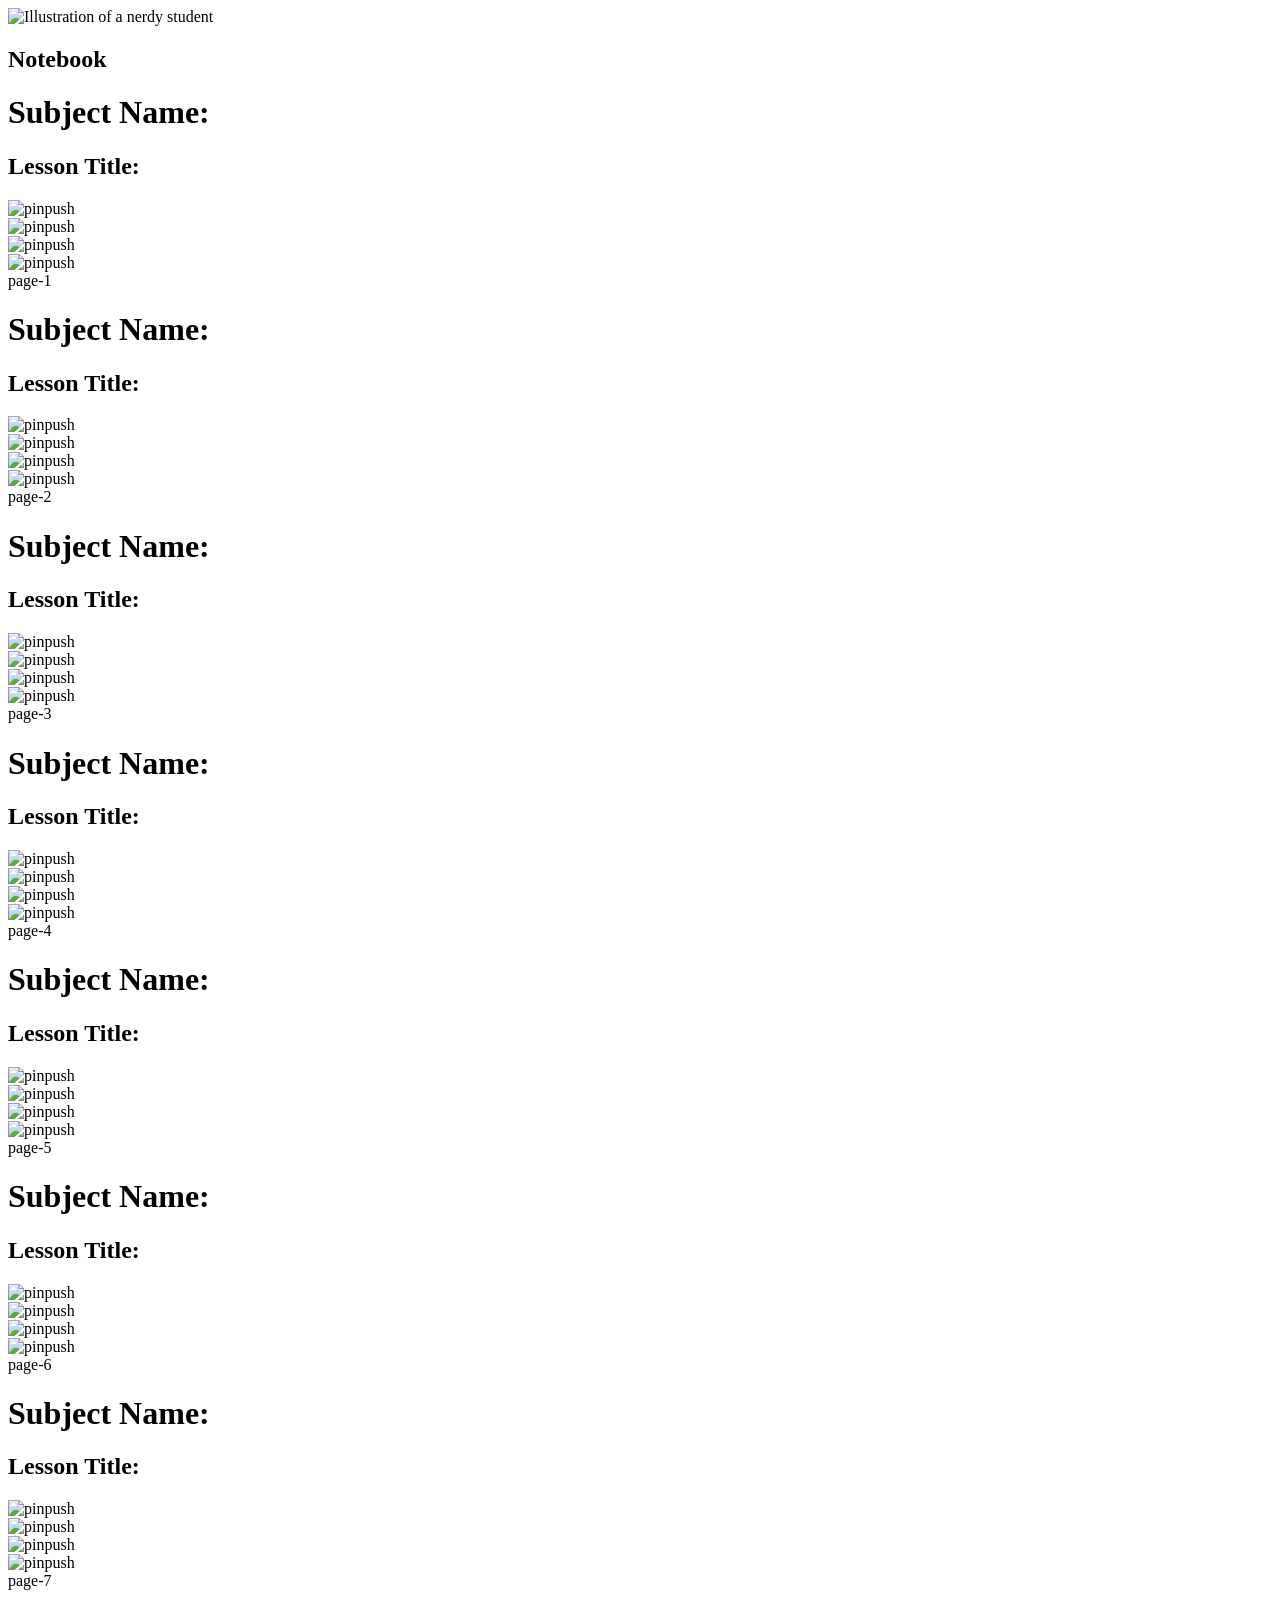
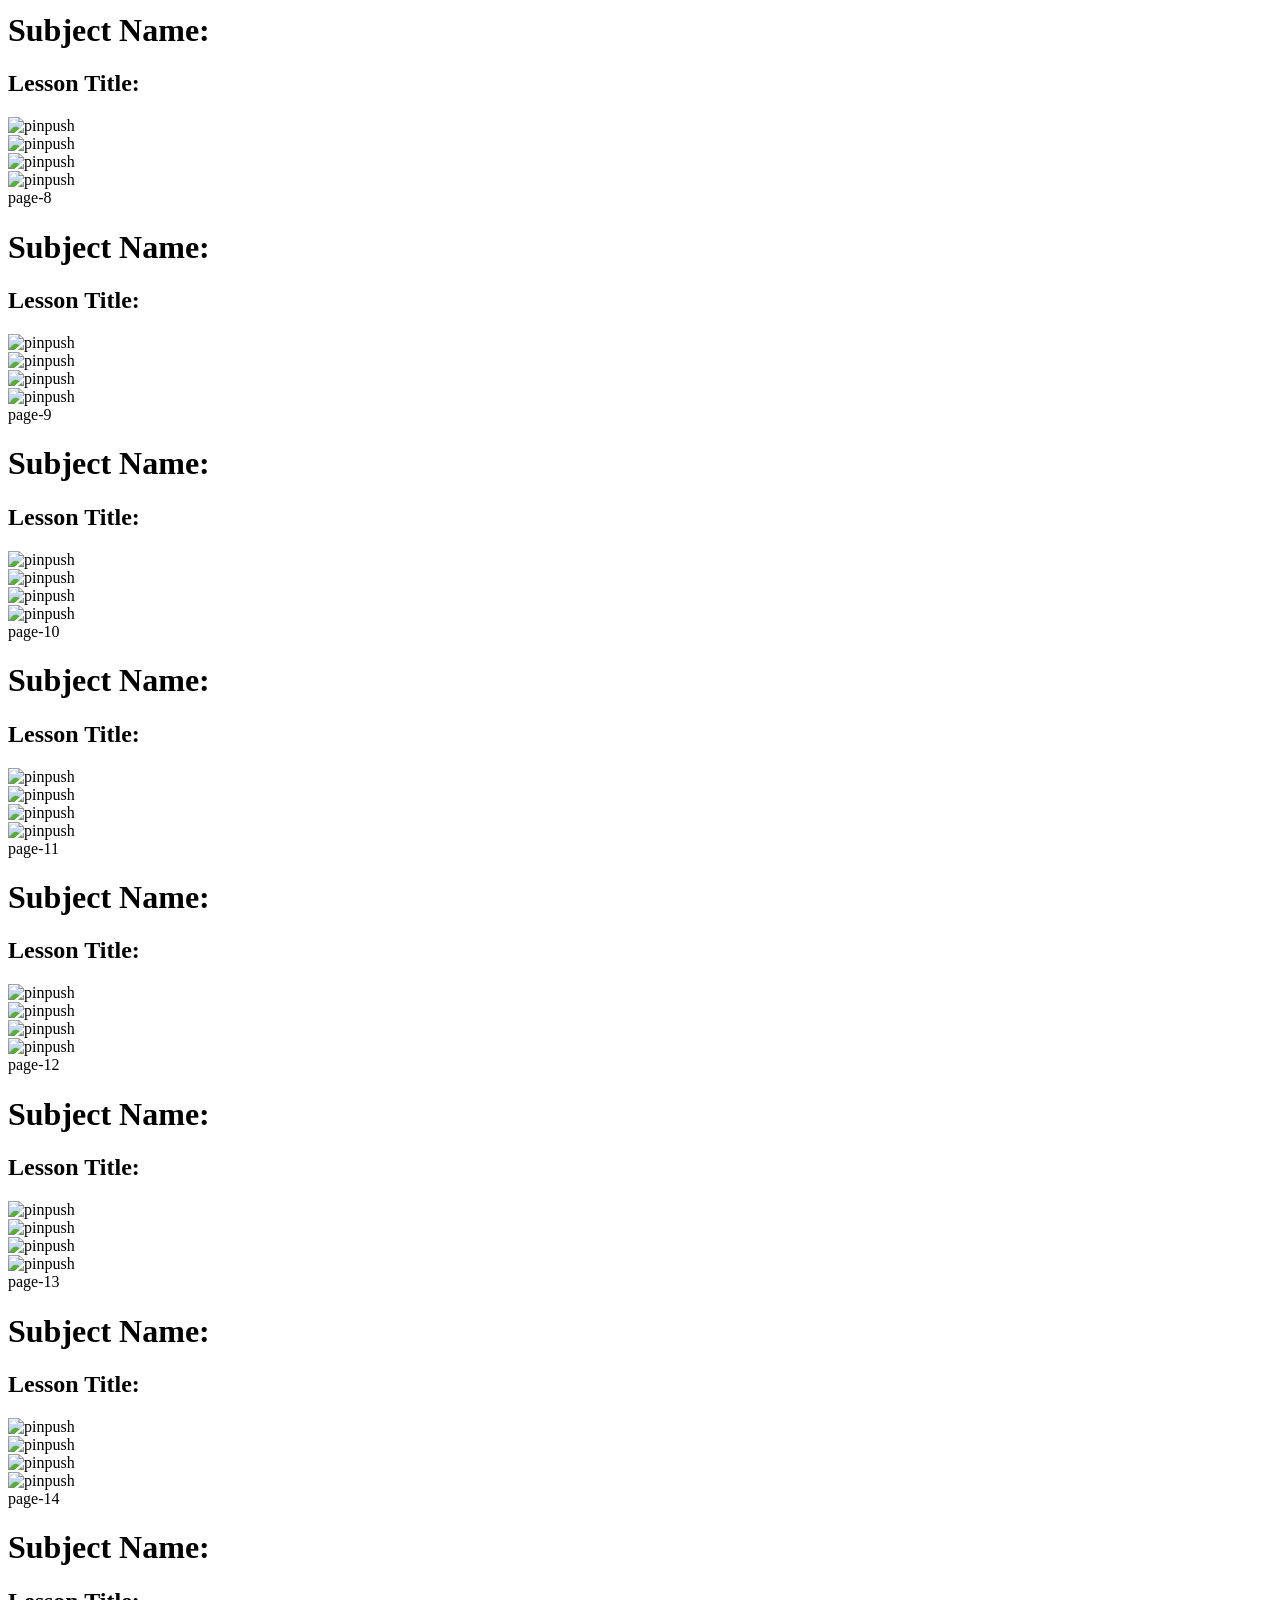
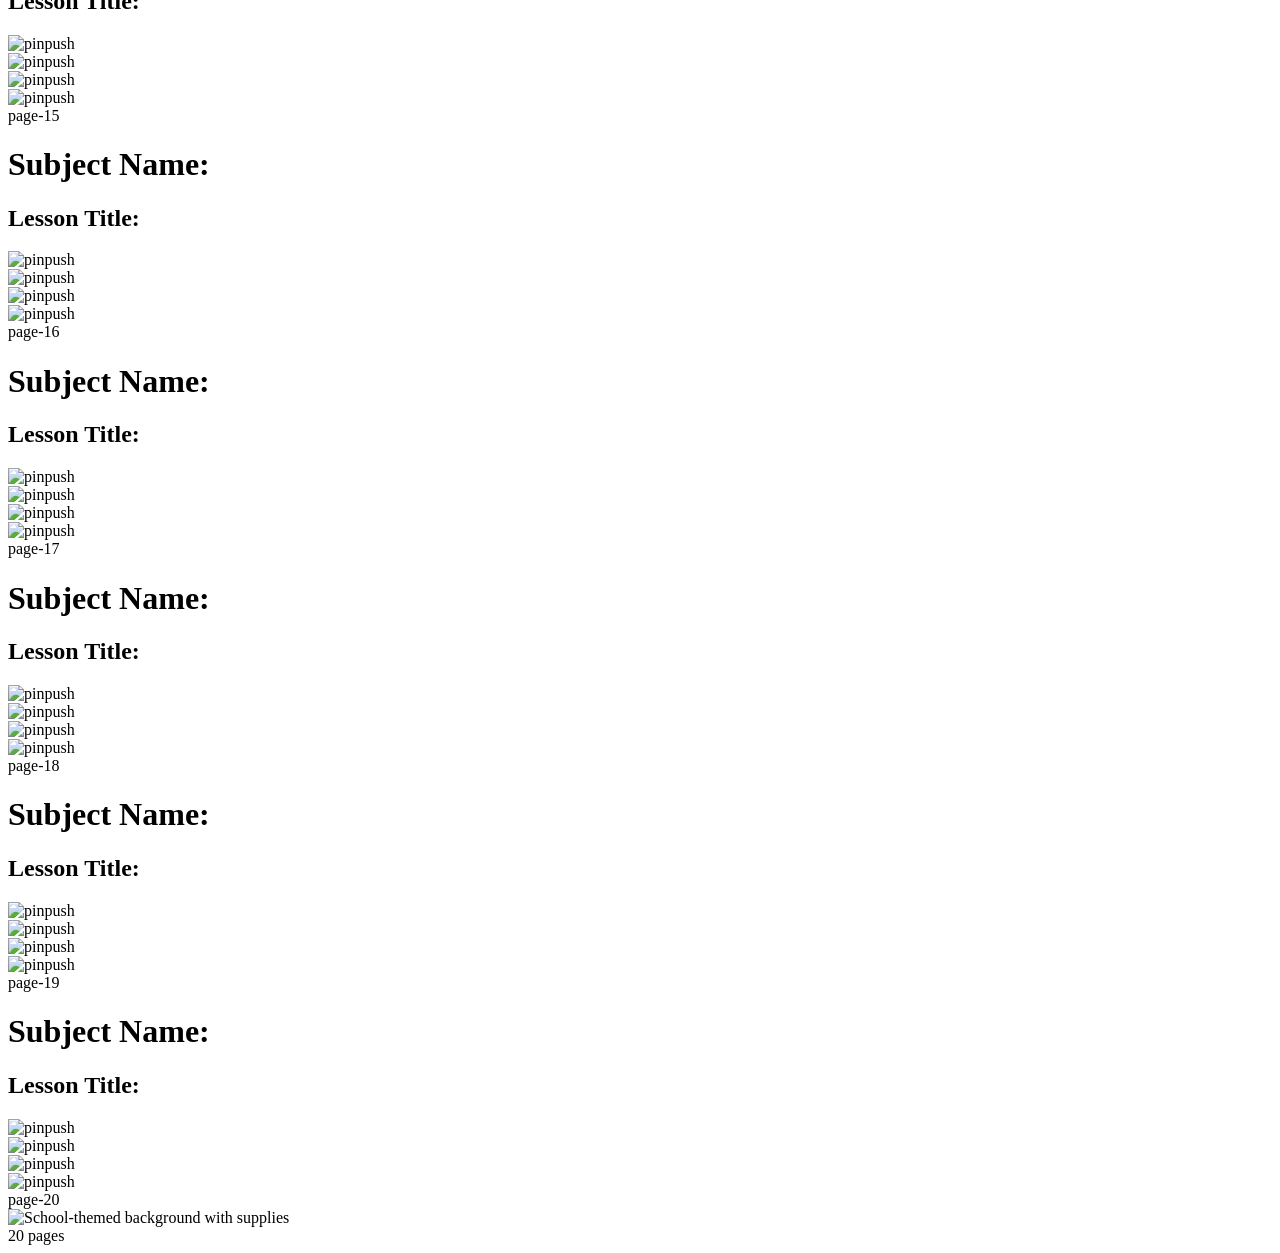
==== execFile/index.html @ 67427c8d "add execFile folder" ====
<!DOCTYPE html>
<html lang="en">
  <head>
    <meta charset="UTF-8" />
    <meta name="viewport" content="width=device-width, initial-scale=1.0" />
    <link rel="stylesheet" href="css/style.css" />
    <link rel="stylesheet" href="css/linePage.css" />
    <title>Notesbook</title>
  </head>
  <body>
    <div class="wrapper">
      <!-- Front Cover  -->
      <div class="sheet">
        <div class="frontCover-container wrapper-page">
          <div class="front-image">
            <img src="images/nerd.svg" alt="Illustration of a nerdy student" />
          </div>
          <div class="cover-title">
            <h2>Notebook</h2>
          </div>
          <div class="cover-page">
            <div class="line1"></div>
            <div class="line2"></div>
            <div class="line3"></div>
          </div>
        </div>
        <div class="blank-page wrapper-page">
          <div class="blank-page-bck"></div>
        </div>
      </div>

      <!-- Page-1 -->
      <div class="sheet">
        <!-- Front-page -->
        <div class="frontpage-container wrapper-1">
          <div class="subject">
            <h1 class="subj-name">Subject Name:</h1>
            <h2 class="topic">Lesson Title:</h2>
          </div>

          <div class="page1-container">
            <div class="notes-1 notes">
              <img src="images/pinpush.svg" alt="pinpush" />
              <div class="pinhole"></div>
            </div>
            <div class="notes-2 notes">
              <img src="images/pinpush.svg" alt="pinpush" />
              <div class="pinhole"></div>
            </div>
            <div class="notes-3 notes">
              <img src="images/pinpush.svg" alt="pinpush" />
              <div class="pinhole"></div>
            </div>
            <div class="notes-4 notes">
              <img src="images/pinpush.svg" alt="pinpush" />
              <div class="pinhole"></div>
            </div>
          </div>
          <div class="page">page-1</div>
        </div>
        <!-- Back-page -->
        <div class="backpage-container wrapper-1 before-line">
          <div class="line"></div>
        </div>
      </div>

      <!-- Page-2 -->
      <div class="sheet">
        <!-- Front-page -->
        <div class="frontpage-container wrapper-1 bck-color">
          <div class="subject">
            <h1 class="subj-name">Subject Name:</h1>
            <h2 class="topic">Lesson Title:</h2>
          </div>

          <div class="page1-container">
            <div class="notes-1 notes">
              <img src="images/pinpush.svg" alt="pinpush" />
              <div class="pinhole"></div>
            </div>
            <div class="notes-2 notes">
              <img src="images/pinpush.svg" alt="pinpush" />
              <div class="pinhole"></div>
            </div>
            <div class="notes-3 notes">
              <img src="images/pinpush.svg" alt="pinpush" />
              <div class="pinhole"></div>
            </div>
            <div class="notes-4 notes">
              <img src="images/pinpush.svg" alt="pinpush" />
              <div class="pinhole"></div>
            </div>
          </div>
          <div class="page">page-2</div>
        </div>

        <!-- Back-page -->
        <div class="backpage-container wrapper-1 bck-color before-line">
          <div class="line"></div>
        </div>
      </div>

      <!-- Page-3 -->
      <div class="sheet">
        <!-- Front-page -->
        <div class="frontpage-container wrapper-1">
          <div class="subject">
            <h1 class="subj-name">Subject Name:</h1>
            <h2 class="topic">Lesson Title:</h2>
          </div>

          <div class="page1-container">
            <div class="notes-1 notes">
              <img src="images/pinpush.svg" alt="pinpush" />
              <div class="pinhole"></div>
            </div>
            <div class="notes-2 notes">
              <img src="images/pinpush.svg" alt="pinpush" />
              <div class="pinhole"></div>
            </div>
            <div class="notes-3 notes">
              <img src="images/pinpush.svg" alt="pinpush" />
              <div class="pinhole"></div>
            </div>
            <div class="notes-4 notes">
              <img src="images/pinpush.svg" alt="pinpush" />
              <div class="pinhole"></div>
            </div>
          </div>
          <div class="page">page-3</div>
        </div>

        <!-- Back-page -->
        <div class="backpage-container wrapper-1 before-line">
          <div class="line"></div>
        </div>
      </div>
      <!-- Page-4 -->
      <div class="sheet">
        <!-- Front-page -->
        <div class="frontpage-container wrapper-1 bck-color">
          <div class="subject">
            <h1 class="subj-name">Subject Name:</h1>
            <h2 class="topic">Lesson Title:</h2>
          </div>

          <div class="page1-container">
            <div class="notes-1 notes">
              <img src="images/pinpush.svg" alt="pinpush" />
              <div class="pinhole"></div>
            </div>
            <div class="notes-2 notes">
              <img src="images/pinpush.svg" alt="pinpush" />
              <div class="pinhole"></div>
            </div>
            <div class="notes-3 notes">
              <img src="images/pinpush.svg" alt="pinpush" />
              <div class="pinhole"></div>
            </div>
            <div class="notes-4 notes">
              <img src="images/pinpush.svg" alt="pinpush" />
              <div class="pinhole"></div>
            </div>
          </div>
          <div class="page">page-4</div>
        </div>
        <!-- Back-page -->
        <div class="backpage-container wrapper-1 bck-color before-line">
          <div class="line"></div>
        </div>
      </div>

      <!-- Page-5 -->
      <div class="sheet">
        <!-- Front-page -->
        <div class="frontpage-container wrapper-1">
          <div class="subject">
            <h1 class="subj-name">Subject Name:</h1>
            <h2 class="topic">Lesson Title:</h2>
          </div>

          <div class="page1-container">
            <div class="notes-1 notes">
              <img src="images/pinpush.svg" alt="pinpush" />
              <div class="pinhole"></div>
            </div>
            <div class="notes-2 notes">
              <img src="images/pinpush.svg" alt="pinpush" />
              <div class="pinhole"></div>
            </div>
            <div class="notes-3 notes">
              <img src="images/pinpush.svg" alt="pinpush" />
              <div class="pinhole"></div>
            </div>
            <div class="notes-4 notes">
              <img src="images/pinpush.svg" alt="pinpush" />
              <div class="pinhole"></div>
            </div>
          </div>
          <div class="page">page-5</div>
        </div>
        <!-- Back-page -->
        <div class="backpage-container wrapper-1 before-line">
          <div class="line"></div>
        </div>
      </div>

      <!-- Page-6 -->
      <div class="sheet">
        <!-- Front-page -->
        <div class="frontpage-container wrapper-1 bck-color">
          <div class="subject">
            <h1 class="subj-name">Subject Name:</h1>
            <h2 class="topic">Lesson Title:</h2>
          </div>

          <div class="page1-container">
            <div class="notes-1 notes">
              <img src="images/pinpush.svg" alt="pinpush" />
              <div class="pinhole"></div>
            </div>
            <div class="notes-2 notes">
              <img src="images/pinpush.svg" alt="pinpush" />
              <div class="pinhole"></div>
            </div>
            <div class="notes-3 notes">
              <img src="images/pinpush.svg" alt="pinpush" />
              <div class="pinhole"></div>
            </div>
            <div class="notes-4 notes">
              <img src="images/pinpush.svg" alt="pinpush" />
              <div class="pinhole"></div>
            </div>
          </div>
          <div class="page">page-6</div>
        </div>
        <!-- Back-page -->
        <div class="backpage-container wrapper-1 bck-color before-line">
          <div class="line"></div>
        </div>
      </div>

      <!-- Page-7 -->
      <div class="sheet">
        <!-- Front-page -->
        <div class="frontpage-container wrapper-1">
          <div class="subject">
            <h1 class="subj-name">Subject Name:</h1>
            <h2 class="topic">Lesson Title:</h2>
          </div>

          <div class="page1-container">
            <div class="notes-1 notes">
              <img src="images/pinpush.svg" alt="pinpush" />
              <div class="pinhole"></div>
            </div>
            <div class="notes-2 notes">
              <img src="images/pinpush.svg" alt="pinpush" />
              <div class="pinhole"></div>
            </div>
            <div class="notes-3 notes">
              <img src="images/pinpush.svg" alt="pinpush" />
              <div class="pinhole"></div>
            </div>
            <div class="notes-4 notes">
              <img src="images/pinpush.svg" alt="pinpush" />
              <div class="pinhole"></div>
            </div>
          </div>
          <div class="page">page-7</div>
        </div>
        <!-- Back-page -->
        <div class="backpage-container wrapper-1 before-line">
          <div class="line"></div>
        </div>
      </div>

      <!-- Page-8 -->
      <div class="sheet">
        <!-- Front-page -->
        <div class="frontpage-container wrapper-1 bck-color">
          <div class="subject">
            <h1 class="subj-name">Subject Name:</h1>
            <h2 class="topic">Lesson Title:</h2>
          </div>

          <div class="page1-container">
            <div class="notes-1 notes">
              <img src="images/pinpush.svg" alt="pinpush" />
              <div class="pinhole"></div>
            </div>
            <div class="notes-2 notes">
              <img src="images/pinpush.svg" alt="pinpush" />
              <div class="pinhole"></div>
            </div>
            <div class="notes-3 notes">
              <img src="images/pinpush.svg" alt="pinpush" />
              <div class="pinhole"></div>
            </div>
            <div class="notes-4 notes">
              <img src="images/pinpush.svg" alt="pinpush" />
              <div class="pinhole"></div>
            </div>
          </div>
          <div class="page">page-8</div>
        </div>
        <!-- Back-page -->
        <div class="backpage-container wrapper-1 bck-color before-line">
          <div class="line"></div>
        </div>
      </div>

      <!-- Page-9 -->
      <div class="sheet">
        <!-- Front-page -->
        <div class="frontpage-container wrapper-1">
          <div class="subject">
            <h1 class="subj-name">Subject Name:</h1>
            <h2 class="topic">Lesson Title:</h2>
          </div>

          <div class="page1-container">
            <div class="notes-1 notes">
              <img src="images/pinpush.svg" alt="pinpush" />
              <div class="pinhole"></div>
            </div>
            <div class="notes-2 notes">
              <img src="images/pinpush.svg" alt="pinpush" />
              <div class="pinhole"></div>
            </div>
            <div class="notes-3 notes">
              <img src="images/pinpush.svg" alt="pinpush" />
              <div class="pinhole"></div>
            </div>
            <div class="notes-4 notes">
              <img src="images/pinpush.svg" alt="pinpush" />
              <div class="pinhole"></div>
            </div>
          </div>
          <div class="page">page-9</div>
        </div>

        <!-- Back-page -->
        <div class="backpage-container wrapper-1 before-line">
          <div class="line"></div>
        </div>
      </div>

      <!-- Page-10 -->
      <div class="sheet">
        <!-- Front-page -->
        <div class="frontpage-container wrapper-1 bck-color">
          <div class="subject">
            <h1 class="subj-name">Subject Name:</h1>
            <h2 class="topic">Lesson Title:</h2>
          </div>

          <div class="page1-container">
            <div class="notes-1 notes">
              <img src="images/pinpush.svg" alt="pinpush" />
              <div class="pinhole"></div>
            </div>
            <div class="notes-2 notes">
              <img src="images/pinpush.svg" alt="pinpush" />
              <div class="pinhole"></div>
            </div>
            <div class="notes-3 notes">
              <img src="images/pinpush.svg" alt="pinpush" />
              <div class="pinhole"></div>
            </div>
            <div class="notes-4 notes">
              <img src="images/pinpush.svg" alt="pinpush" />
              <div class="pinhole"></div>
            </div>
          </div>
          <div class="page">page-10</div>
        </div>

        <!-- Back-page -->
        <div class="backpage-container wrapper-1 bck-color before-line">
          <div class="line"></div>
        </div>
      </div>
      <!-- ----------------------------------------- -->

      <!-- Page-11 -->
      <div class="sheet">
        <!-- Front-page -->
        <div class="frontpage-container wrapper-1">
          <div class="subject">
            <h1 class="subj-name">Subject Name:</h1>
            <h2 class="topic">Lesson Title:</h2>
          </div>

          <div class="page1-container">
            <div class="notes-1 notes">
              <img src="images/pinpush.svg" alt="pinpush" />
              <div class="pinhole"></div>
            </div>
            <div class="notes-2 notes">
              <img src="images/pinpush.svg" alt="pinpush" />
              <div class="pinhole"></div>
            </div>
            <div class="notes-3 notes">
              <img src="images/pinpush.svg" alt="pinpush" />
              <div class="pinhole"></div>
            </div>
            <div class="notes-4 notes">
              <img src="images/pinpush.svg" alt="pinpush" />
              <div class="pinhole"></div>
            </div>
          </div>
          <div class="page">page-11</div>
        </div>

        <!-- Back-page -->
        <div class="backpage-container wrapper-1 before-line">
          <div class="line"></div>
        </div>
      </div>

      <!-- Page-12 -->
      <div class="sheet">
        <!-- Front-page -->
        <div class="frontpage-container wrapper-1 bck-color">
          <div class="subject">
            <h1 class="subj-name">Subject Name:</h1>
            <h2 class="topic">Lesson Title:</h2>
          </div>

          <div class="page1-container">
            <div class="notes-1 notes">
              <img src="images/pinpush.svg" alt="pinpush" />
              <div class="pinhole"></div>
            </div>
            <div class="notes-2 notes">
              <img src="images/pinpush.svg" alt="pinpush" />
              <div class="pinhole"></div>
            </div>
            <div class="notes-3 notes">
              <img src="images/pinpush.svg" alt="pinpush" />
              <div class="pinhole"></div>
            </div>
            <div class="notes-4 notes">
              <img src="images/pinpush.svg" alt="pinpush" />
              <div class="pinhole"></div>
            </div>
          </div>
          <div class="page">page-12</div>
        </div>

        <!-- Back-page -->
        <div class="backpage-container wrapper-1 bck-color before-line">
          <div class="line"></div>
        </div>
      </div>

      <!-- Page-13 -->
      <div class="sheet">
        <!-- Front-page -->
        <div class="frontpage-container wrapper-1">
          <div class="subject">
            <h1 class="subj-name">Subject Name:</h1>
            <h2 class="topic">Lesson Title:</h2>
          </div>

          <div class="page1-container">
            <div class="notes-1 notes">
              <img src="images/pinpush.svg" alt="pinpush" />
              <div class="pinhole"></div>
            </div>
            <div class="notes-2 notes">
              <img src="images/pinpush.svg" alt="pinpush" />
              <div class="pinhole"></div>
            </div>
            <div class="notes-3 notes">
              <img src="images/pinpush.svg" alt="pinpush" />
              <div class="pinhole"></div>
            </div>
            <div class="notes-4 notes">
              <img src="images/pinpush.svg" alt="pinpush" />
              <div class="pinhole"></div>
            </div>
          </div>
          <div class="page">page-13</div>
        </div>

        <!-- Back-page -->
        <div class="backpage-container wrapper-1 before-line">
          <div class="line"></div>
        </div>
      </div>

      <!-- Page-14 -->
      <div class="sheet">
        <!-- Front-page -->
        <div class="frontpage-container wrapper-1 bck-color">
          <div class="subject">
            <h1 class="subj-name">Subject Name:</h1>
            <h2 class="topic">Lesson Title:</h2>
          </div>

          <div class="page1-container">
            <div class="notes-1 notes">
              <img src="images/pinpush.svg" alt="pinpush" />
              <div class="pinhole"></div>
            </div>
            <div class="notes-2 notes">
              <img src="images/pinpush.svg" alt="pinpush" />
              <div class="pinhole"></div>
            </div>
            <div class="notes-3 notes">
              <img src="images/pinpush.svg" alt="pinpush" />
              <div class="pinhole"></div>
            </div>
            <div class="notes-4 notes">
              <img src="images/pinpush.svg" alt="pinpush" />
              <div class="pinhole"></div>
            </div>
          </div>
          <div class="page">page-14</div>
        </div>

        <!-- Back-page -->
        <div class="backpage-container wrapper-1 bck-color before-line">
          <div class="line"></div>
        </div>
      </div>

      <!-- Page-15 -->
      <div class="sheet">
        <!-- Front-page -->
        <div class="frontpage-container wrapper-1">
          <div class="subject">
            <h1 class="subj-name">Subject Name:</h1>
            <h2 class="topic">Lesson Title:</h2>
          </div>

          <div class="page1-container">
            <div class="notes-1 notes">
              <img src="images/pinpush.svg" alt="pinpush" />
              <div class="pinhole"></div>
            </div>
            <div class="notes-2 notes">
              <img src="images/pinpush.svg" alt="pinpush" />
              <div class="pinhole"></div>
            </div>
            <div class="notes-3 notes">
              <img src="images/pinpush.svg" alt="pinpush" />
              <div class="pinhole"></div>
            </div>
            <div class="notes-4 notes">
              <img src="images/pinpush.svg" alt="pinpush" />
              <div class="pinhole"></div>
            </div>
          </div>
          <div class="page">page-15</div>
        </div>

        <!-- Back-page -->
        <div class="backpage-container wrapper-1 before-line">
          <div class="line"></div>
        </div>
      </div>

      <!-- Page-16 -->
      <div class="sheet">
        <!-- Front-page -->
        <div class="frontpage-container wrapper-1 bck-color">
          <div class="subject">
            <h1 class="subj-name">Subject Name:</h1>
            <h2 class="topic">Lesson Title:</h2>
          </div>

          <div class="page1-container">
            <div class="notes-1 notes">
              <img src="images/pinpush.svg" alt="pinpush" />
              <div class="pinhole"></div>
            </div>
            <div class="notes-2 notes">
              <img src="images/pinpush.svg" alt="pinpush" />
              <div class="pinhole"></div>
            </div>
            <div class="notes-3 notes">
              <img src="images/pinpush.svg" alt="pinpush" />
              <div class="pinhole"></div>
            </div>
            <div class="notes-4 notes">
              <img src="images/pinpush.svg" alt="pinpush" />
              <div class="pinhole"></div>
            </div>
          </div>
          <div class="page">page-16</div>
        </div>

        <!-- Back-page -->
        <div class="backpage-container wrapper-1 bck-color before-line">
          <div class="line"></div>
        </div>
      </div>

      <!-- Page-17 -->
      <div class="sheet">
        <!-- Front-page -->
        <div class="frontpage-container wrapper-1">
          <div class="subject">
            <h1 class="subj-name">Subject Name:</h1>
            <h2 class="topic">Lesson Title:</h2>
          </div>

          <div class="page1-container">
            <div class="notes-1 notes">
              <img src="images/pinpush.svg" alt="pinpush" />
              <div class="pinhole"></div>
            </div>
            <div class="notes-2 notes">
              <img src="images/pinpush.svg" alt="pinpush" />
              <div class="pinhole"></div>
            </div>
            <div class="notes-3 notes">
              <img src="images/pinpush.svg" alt="pinpush" />
              <div class="pinhole"></div>
            </div>
            <div class="notes-4 notes">
              <img src="images/pinpush.svg" alt="pinpush" />
              <div class="pinhole"></div>
            </div>
          </div>
          <div class="page">page-17</div>
        </div>

        <!-- Back-page -->
        <div class="backpage-container wrapper-1 before-line">
          <div class="line"></div>
        </div>
      </div>

      <!-- Page-18 -->
      <div class="sheet">
        <!-- Front-page -->
        <div class="frontpage-container wrapper-1 bck-color">
          <div class="subject">
            <h1 class="subj-name">Subject Name:</h1>
            <h2 class="topic">Lesson Title:</h2>
          </div>

          <div class="page1-container">
            <div class="notes-1 notes">
              <img src="images/pinpush.svg" alt="pinpush" />
              <div class="pinhole"></div>
            </div>
            <div class="notes-2 notes">
              <img src="images/pinpush.svg" alt="pinpush" />
              <div class="pinhole"></div>
            </div>
            <div class="notes-3 notes">
              <img src="images/pinpush.svg" alt="pinpush" />
              <div class="pinhole"></div>
            </div>
            <div class="notes-4 notes">
              <img src="images/pinpush.svg" alt="pinpush" />
              <div class="pinhole"></div>
            </div>
          </div>
          <div class="page">page-18</div>
        </div>

        <!-- Back-page -->
        <div class="backpage-container wrapper-1 bck-color before-line">
          <div class="line"></div>
        </div>
      </div>

      <!-- Page-19 -->
      <div class="sheet">
        <!-- Front-page -->
        <div class="frontpage-container wrapper-1">
          <div class="subject">
            <h1 class="subj-name">Subject Name:</h1>
            <h2 class="topic">Lesson Title:</h2>
          </div>

          <div class="page1-container">
            <div class="notes-1 notes">
              <img src="images/pinpush.svg" alt="pinpush" />
              <div class="pinhole"></div>
            </div>
            <div class="notes-2 notes">
              <img src="images/pinpush.svg" alt="pinpush" />
              <div class="pinhole"></div>
            </div>
            <div class="notes-3 notes">
              <img src="images/pinpush.svg" alt="pinpush" />
              <div class="pinhole"></div>
            </div>
            <div class="notes-4 notes">
              <img src="images/pinpush.svg" alt="pinpush" />
              <div class="pinhole"></div>
            </div>
          </div>
          <div class="page">page-19</div>
        </div>

        <!-- Back-page -->
        <div class="backpage-container wrapper-1 before-line">
          <div class="line"></div>
        </div>
      </div>

      <!-- Page-20 -->
      <div class="sheet">
        <!-- Front-page -->
        <div class="frontpage-container wrapper-1 bck-color">
          <div class="subject">
            <h1 class="subj-name">Subject Name:</h1>
            <h2 class="topic">Lesson Title:</h2>
          </div>

          <div class="page1-container">
            <div class="notes-1 notes">
              <img src="images/pinpush.svg" alt="pinpush" />
              <div class="pinhole"></div>
            </div>
            <div class="notes-2 notes">
              <img src="images/pinpush.svg" alt="pinpush" />
              <div class="pinhole"></div>
            </div>
            <div class="notes-3 notes">
              <img src="images/pinpush.svg" alt="pinpush" />
              <div class="pinhole"></div>
            </div>
            <div class="notes-4 notes">
              <img src="images/pinpush.svg" alt="pinpush" />
              <div class="pinhole"></div>
            </div>
          </div>
          <div class="page">page-20</div>
        </div>

        <!-- Back-page -->
        <div class="backpage-container wrapper-1 bck-color before-line">
          <div class="line"></div>
        </div>
      </div>

      <!-- Back Cover -->
      <div class="sheet">
        <div class="blank-page wrapper-page backCover-blankPage">
          <div class="blank-page-bck"></div>
        </div>
        <div class="backCover-container wrapper-page">
          <div class="container">
            <img
              src="images/background.svg"
              alt="School-themed background with supplies"
            />
          </div>

          <div class="pages">20 pages</div>
        </div>
      </div>
    </div>
    <script src="/script/linePage.js"></script>
  </body>
</html>
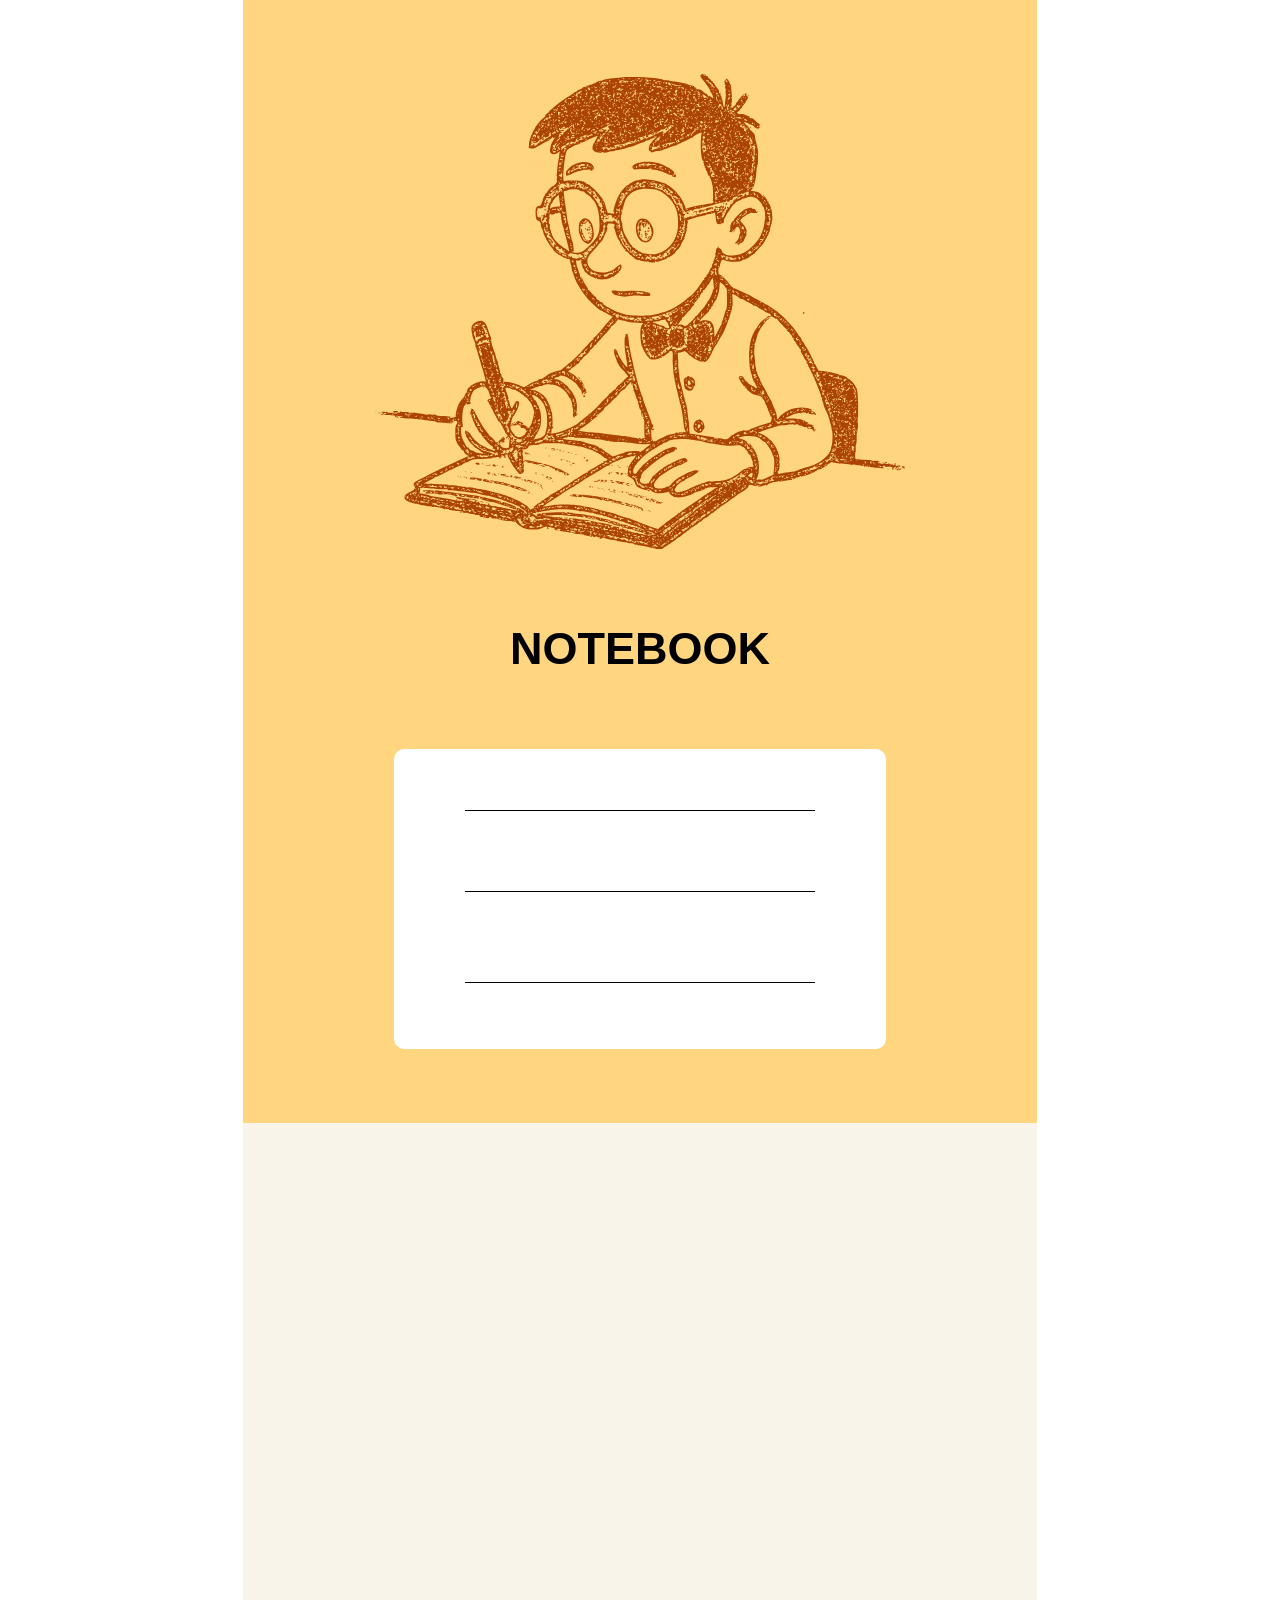
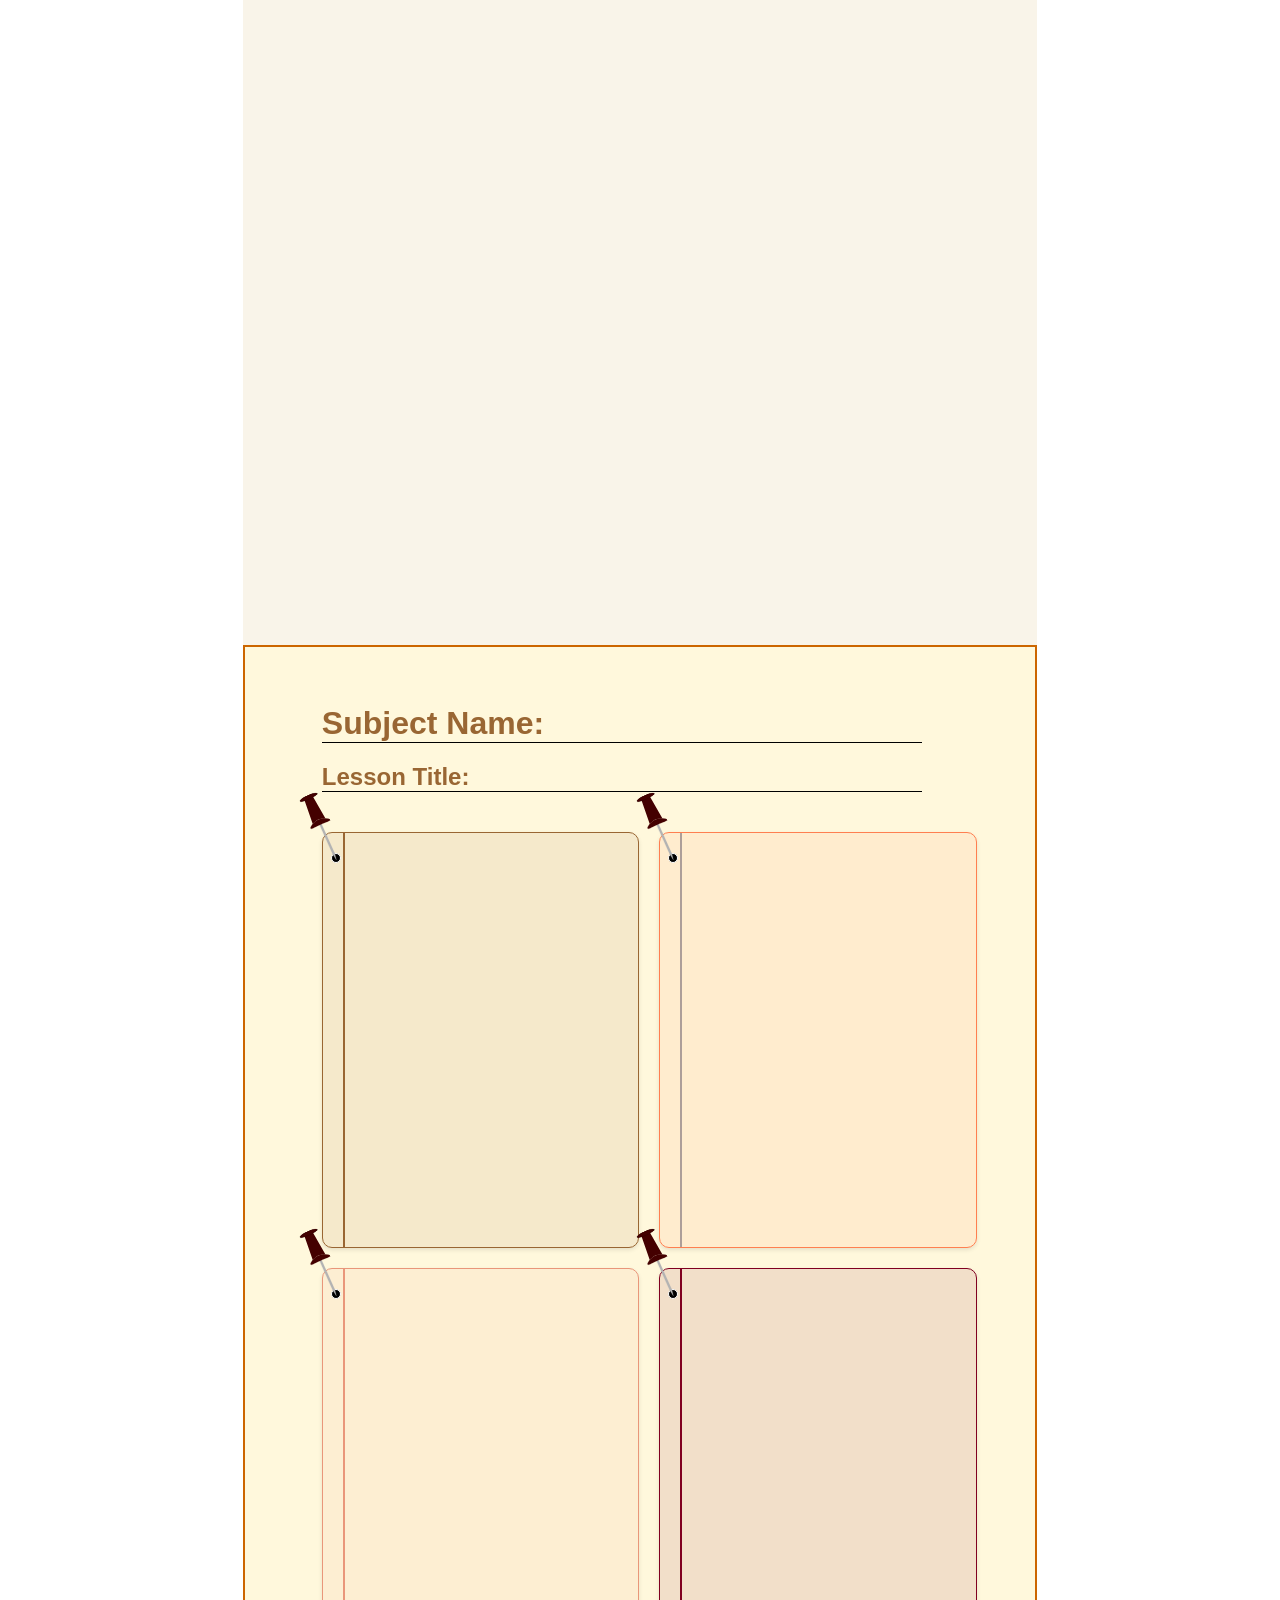
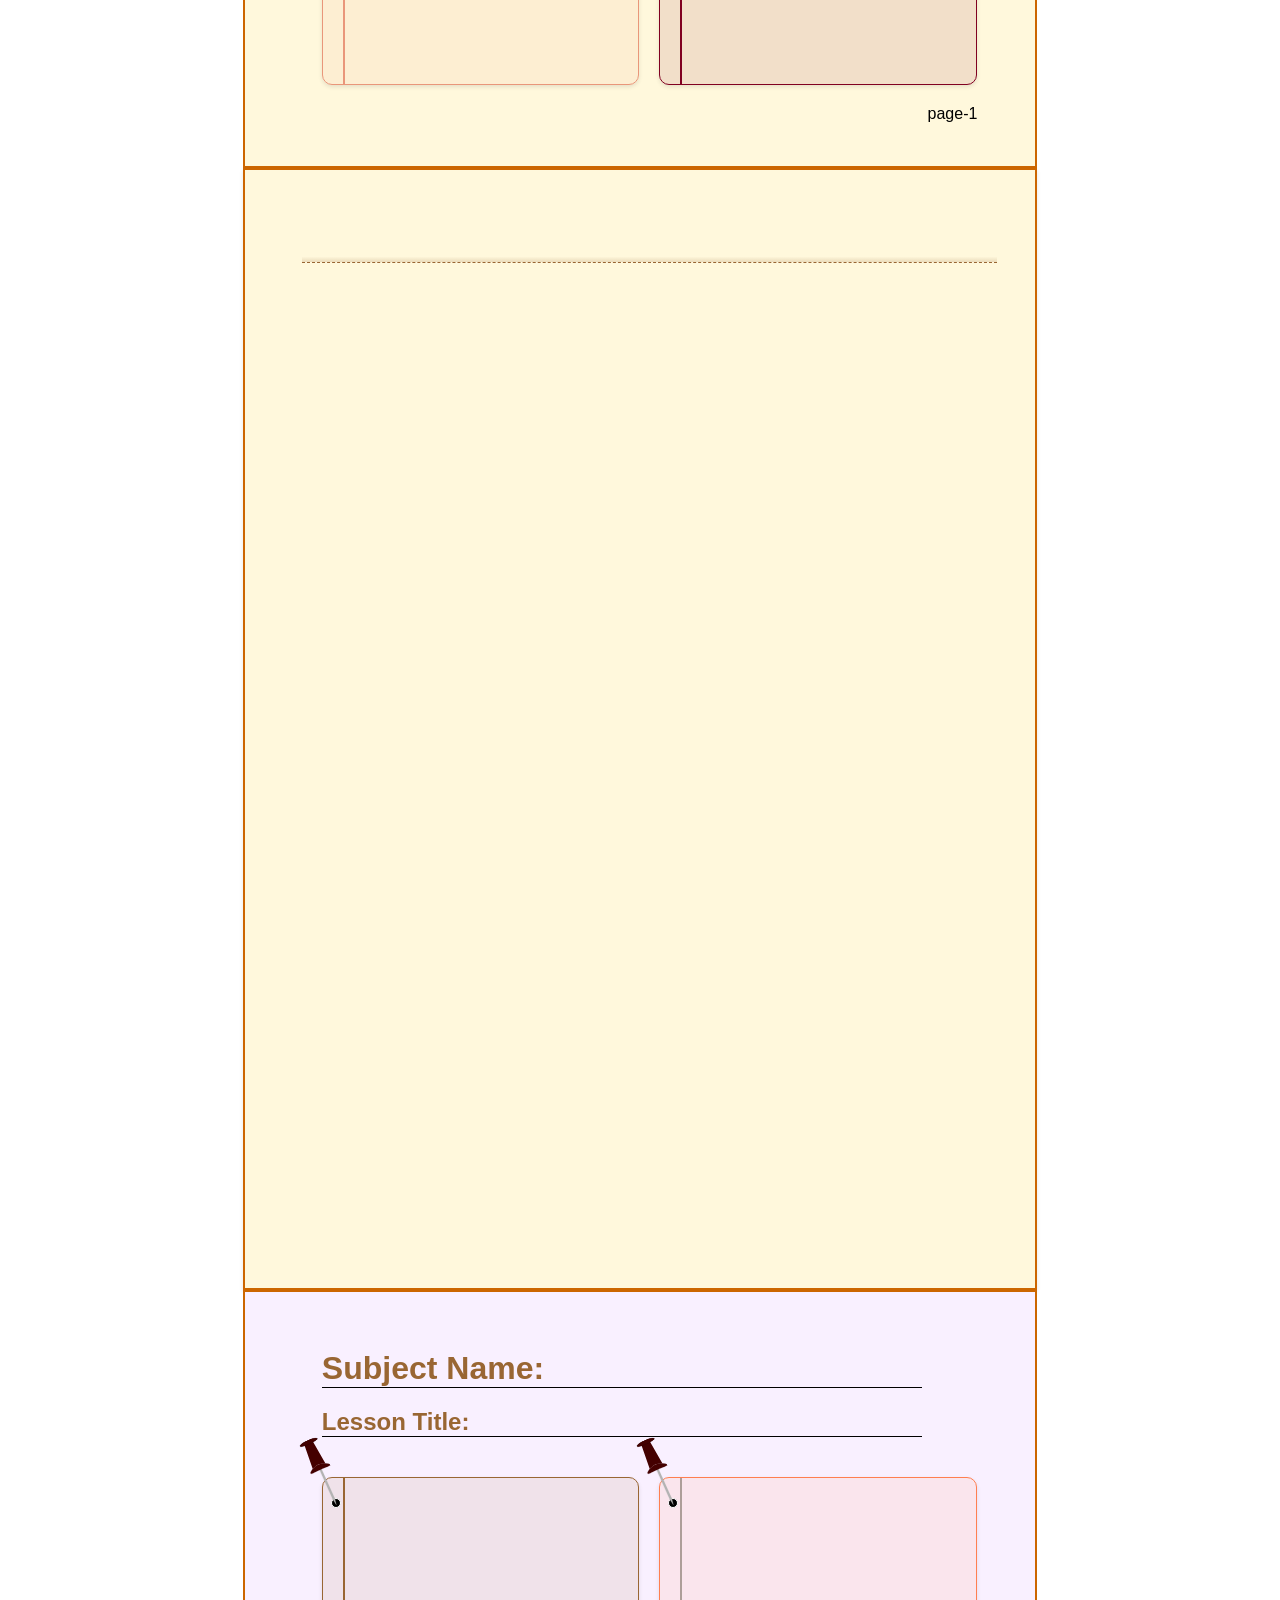
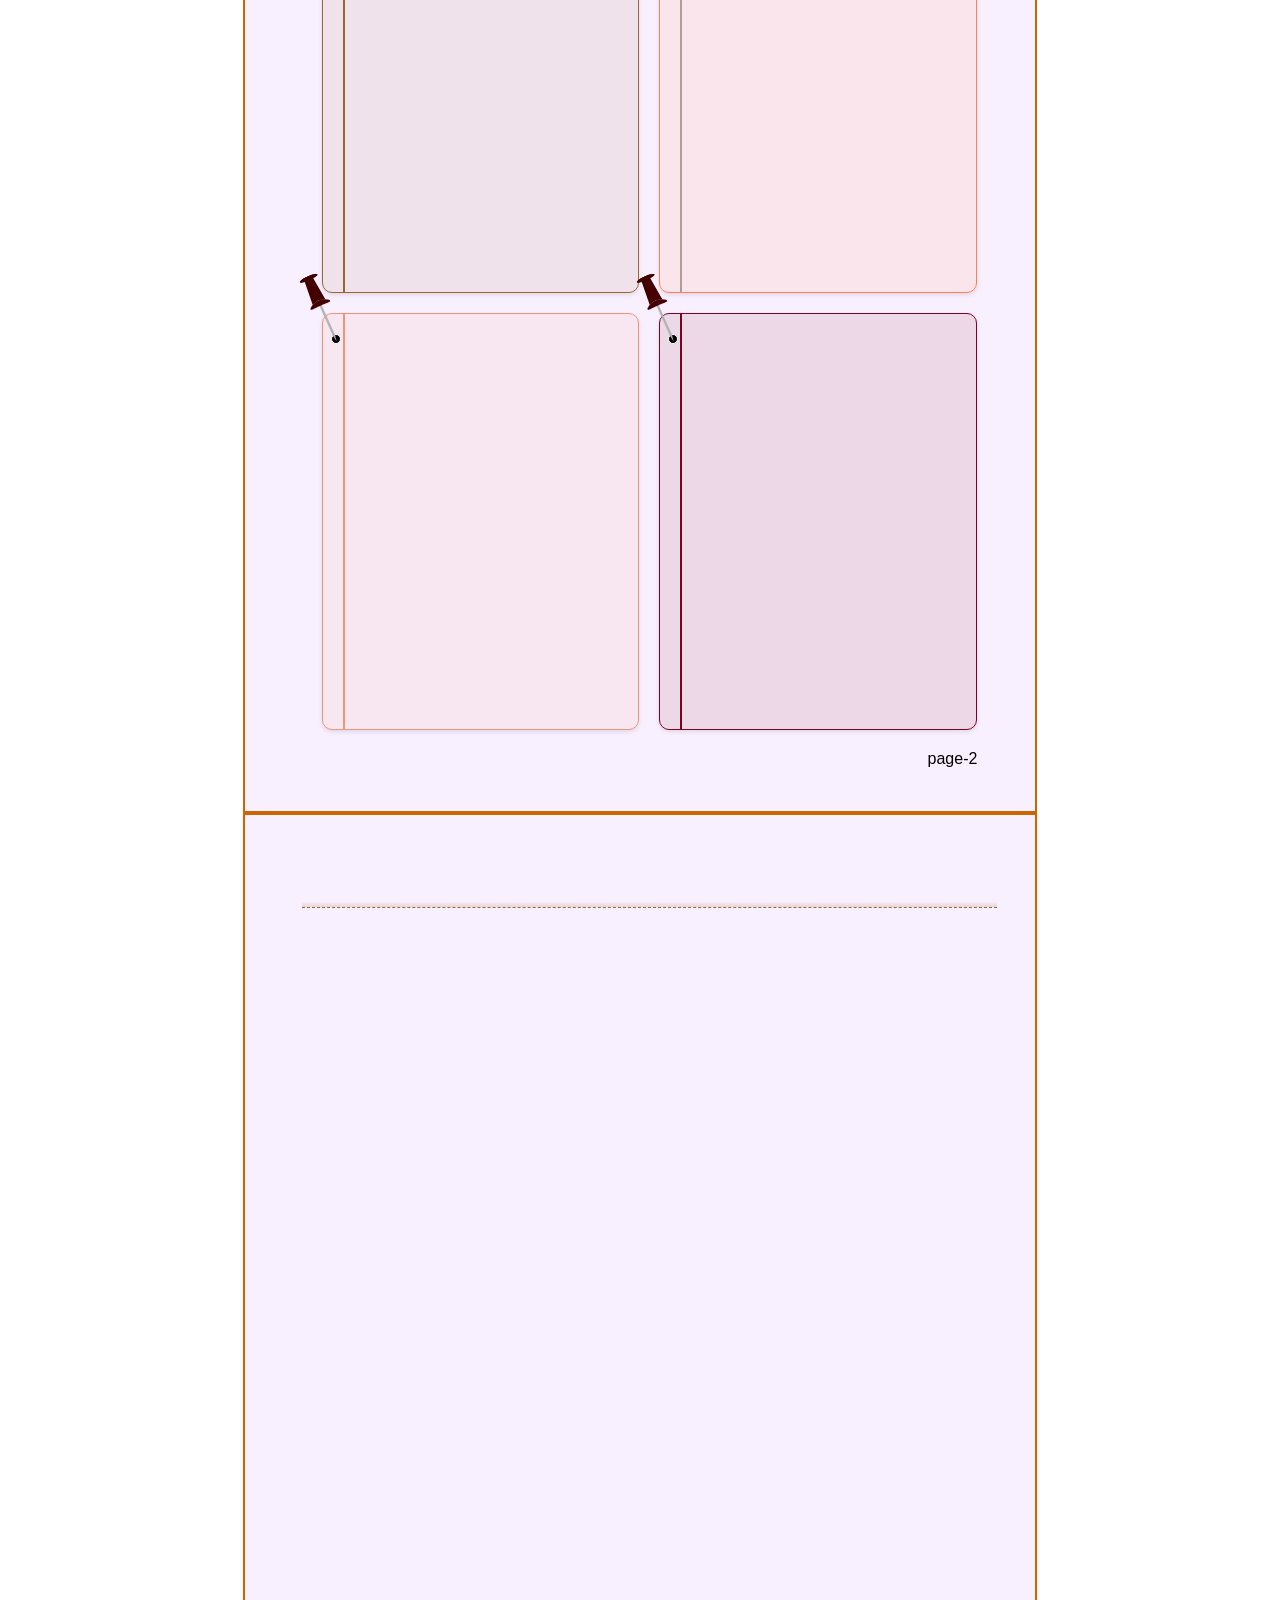
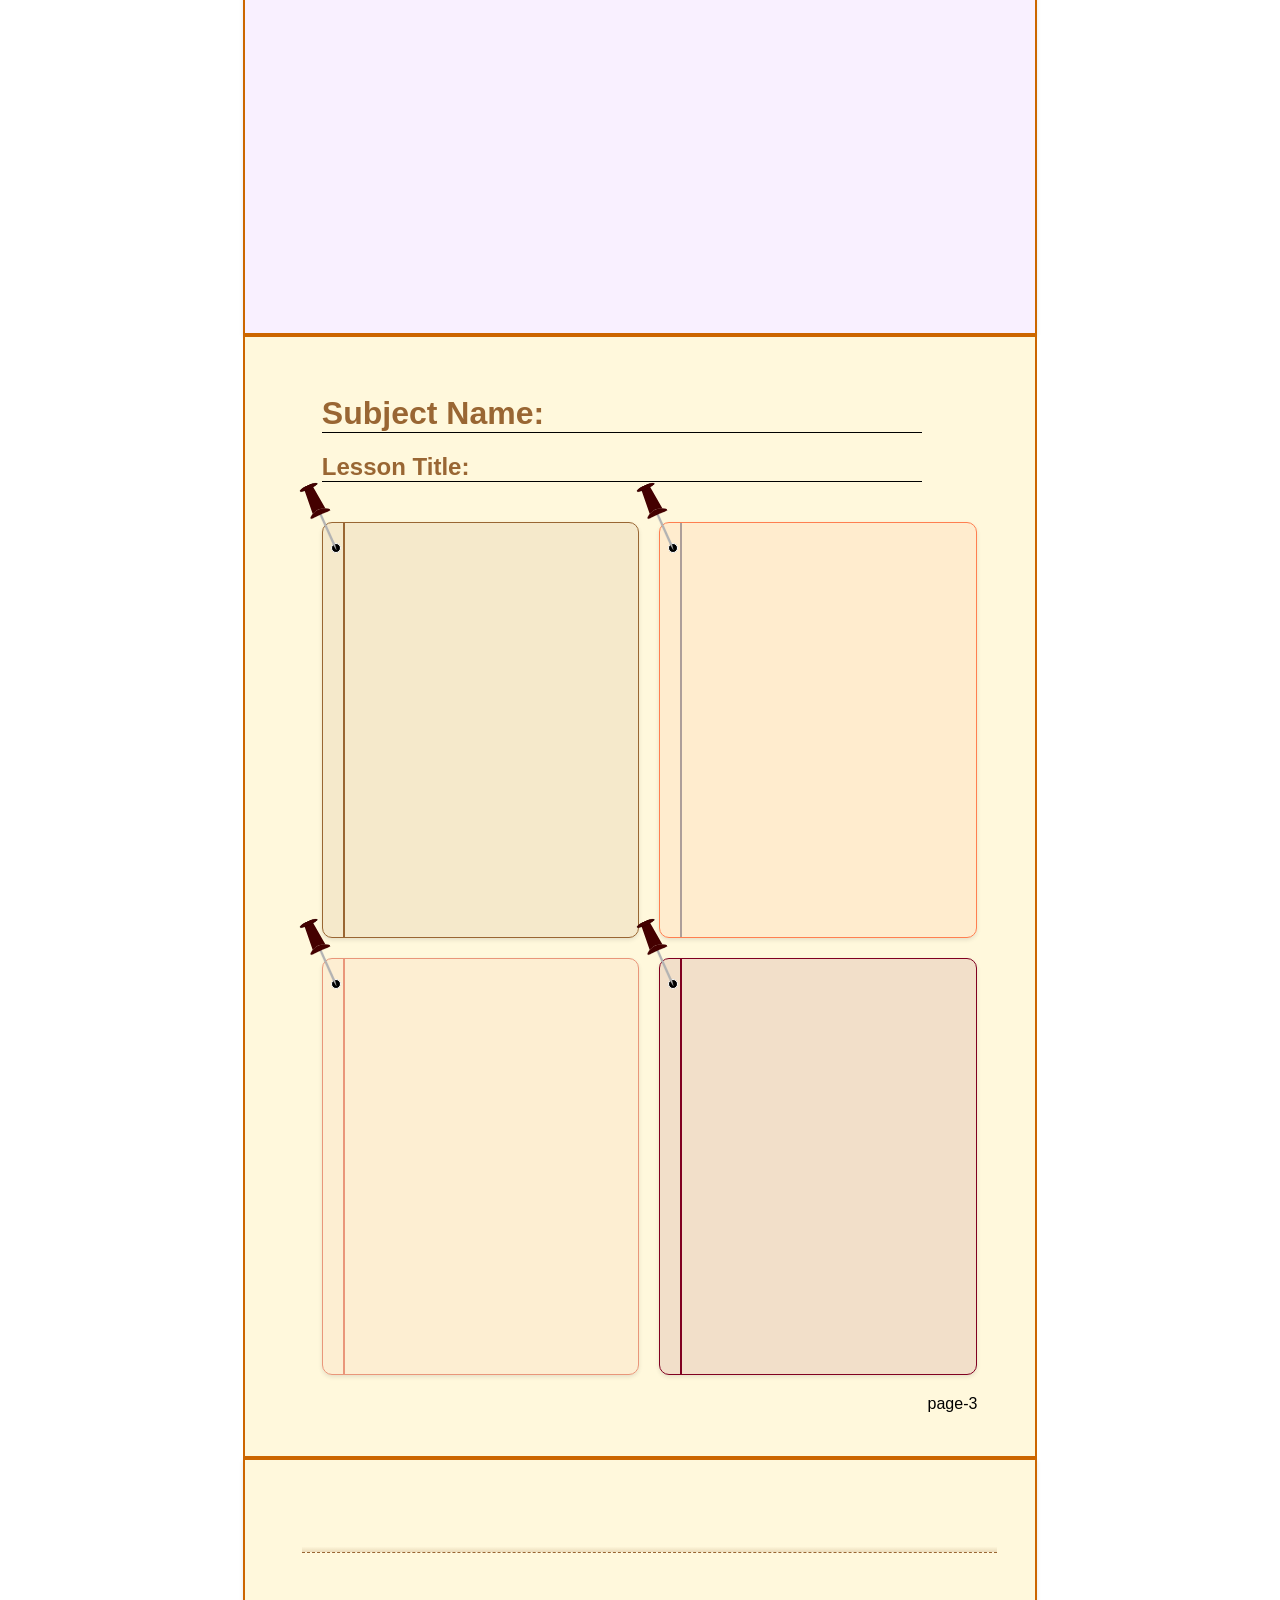
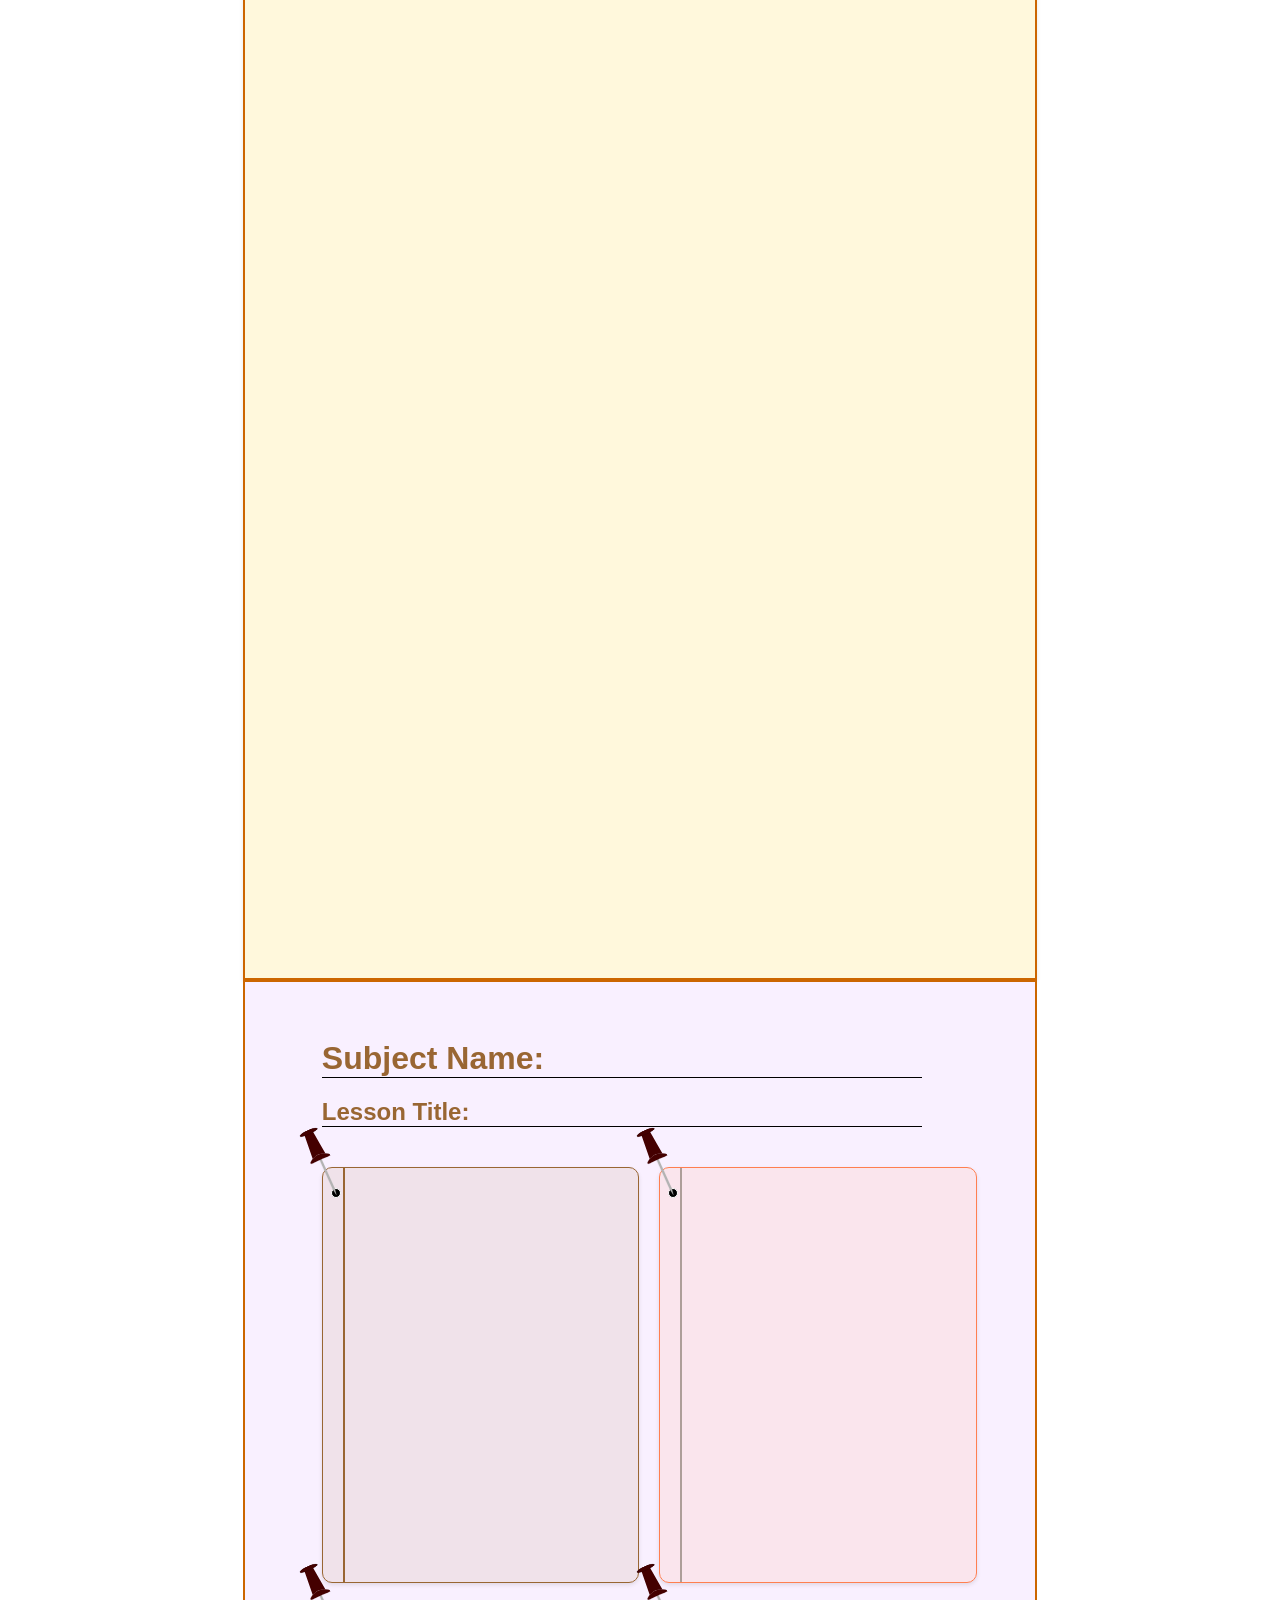
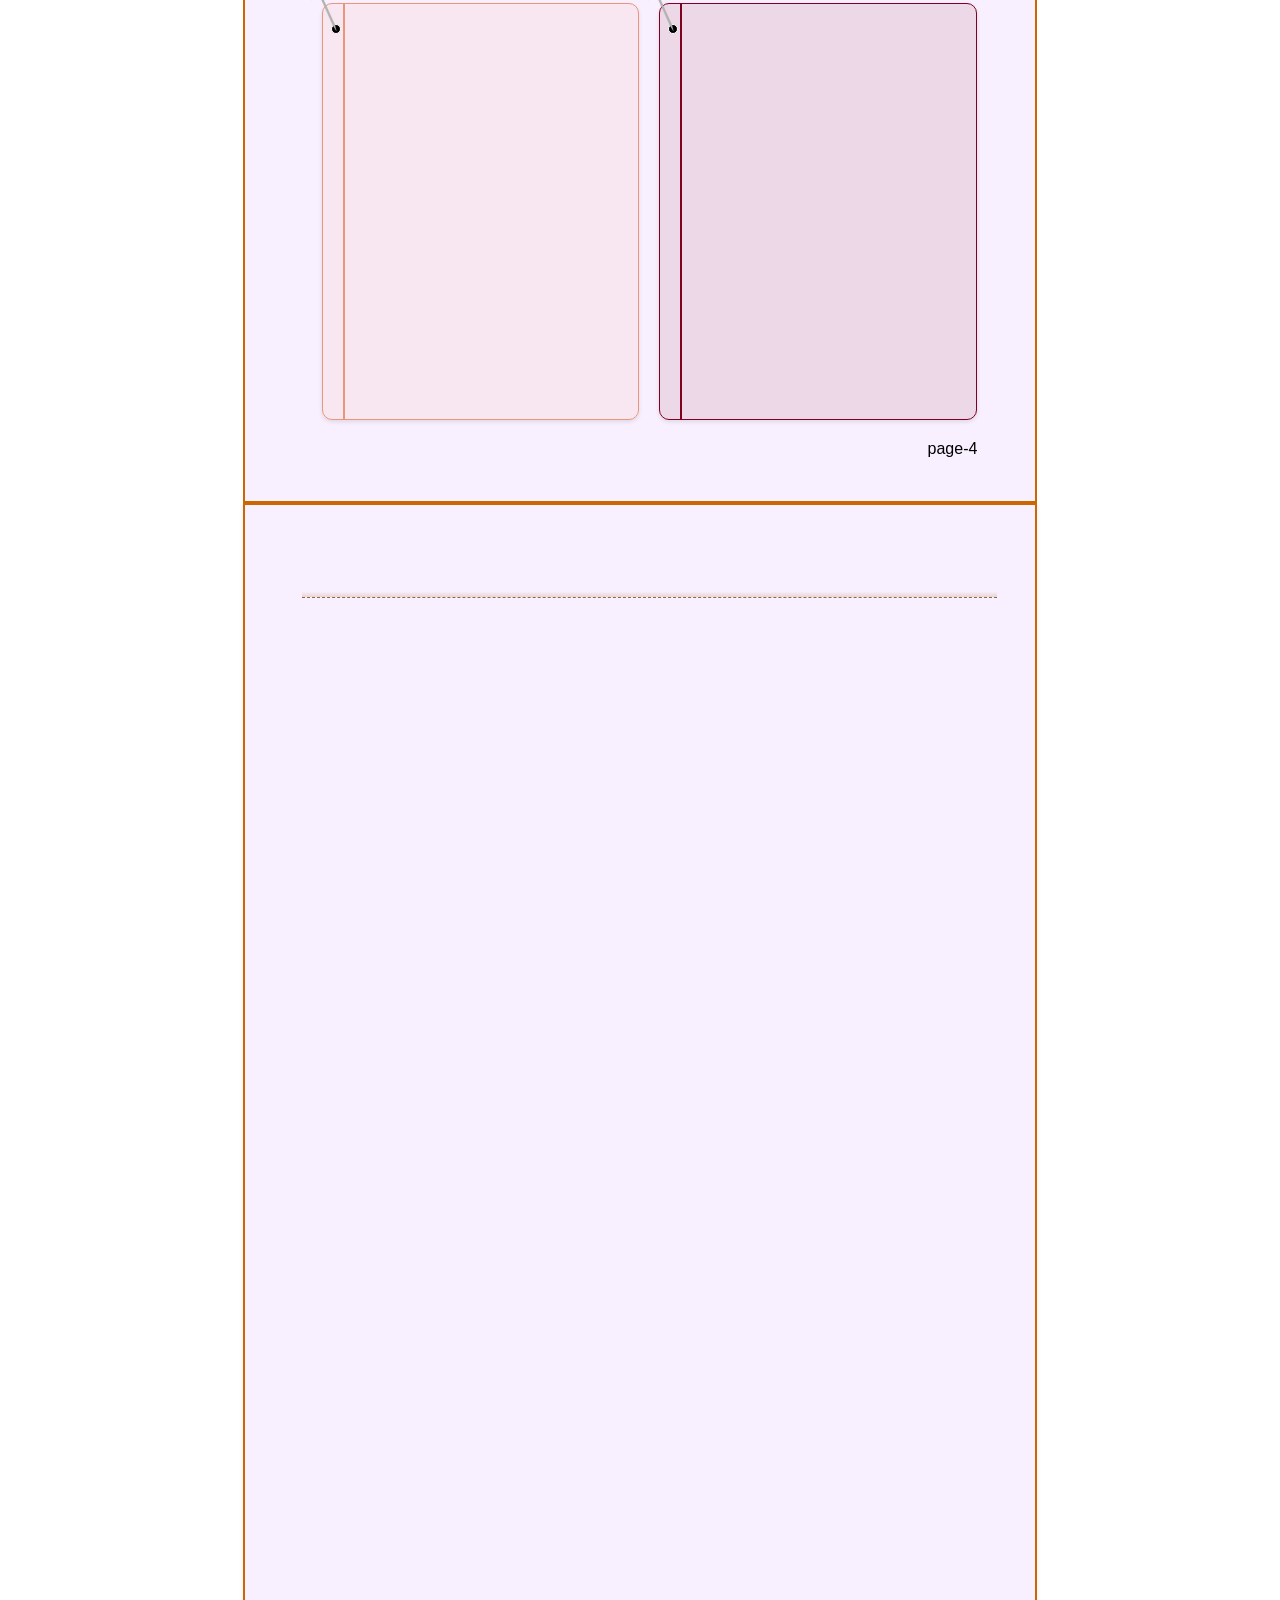
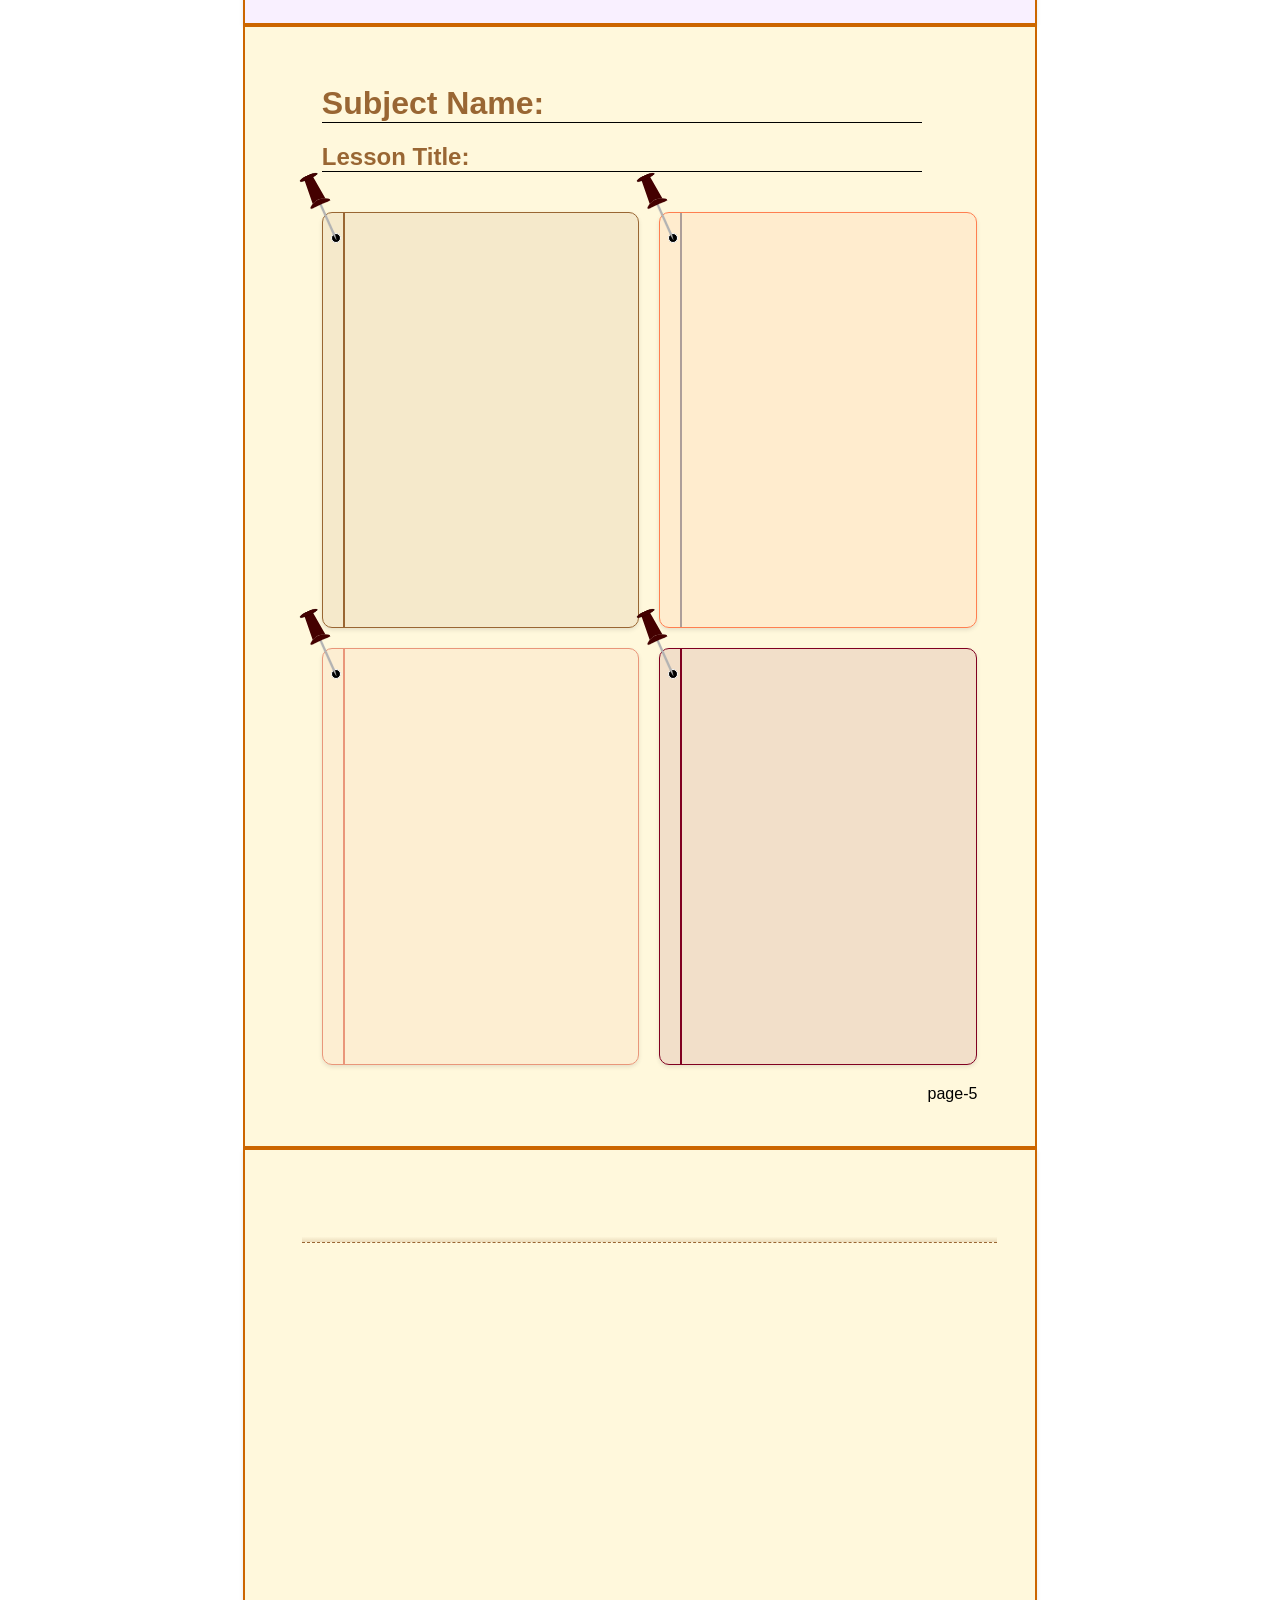
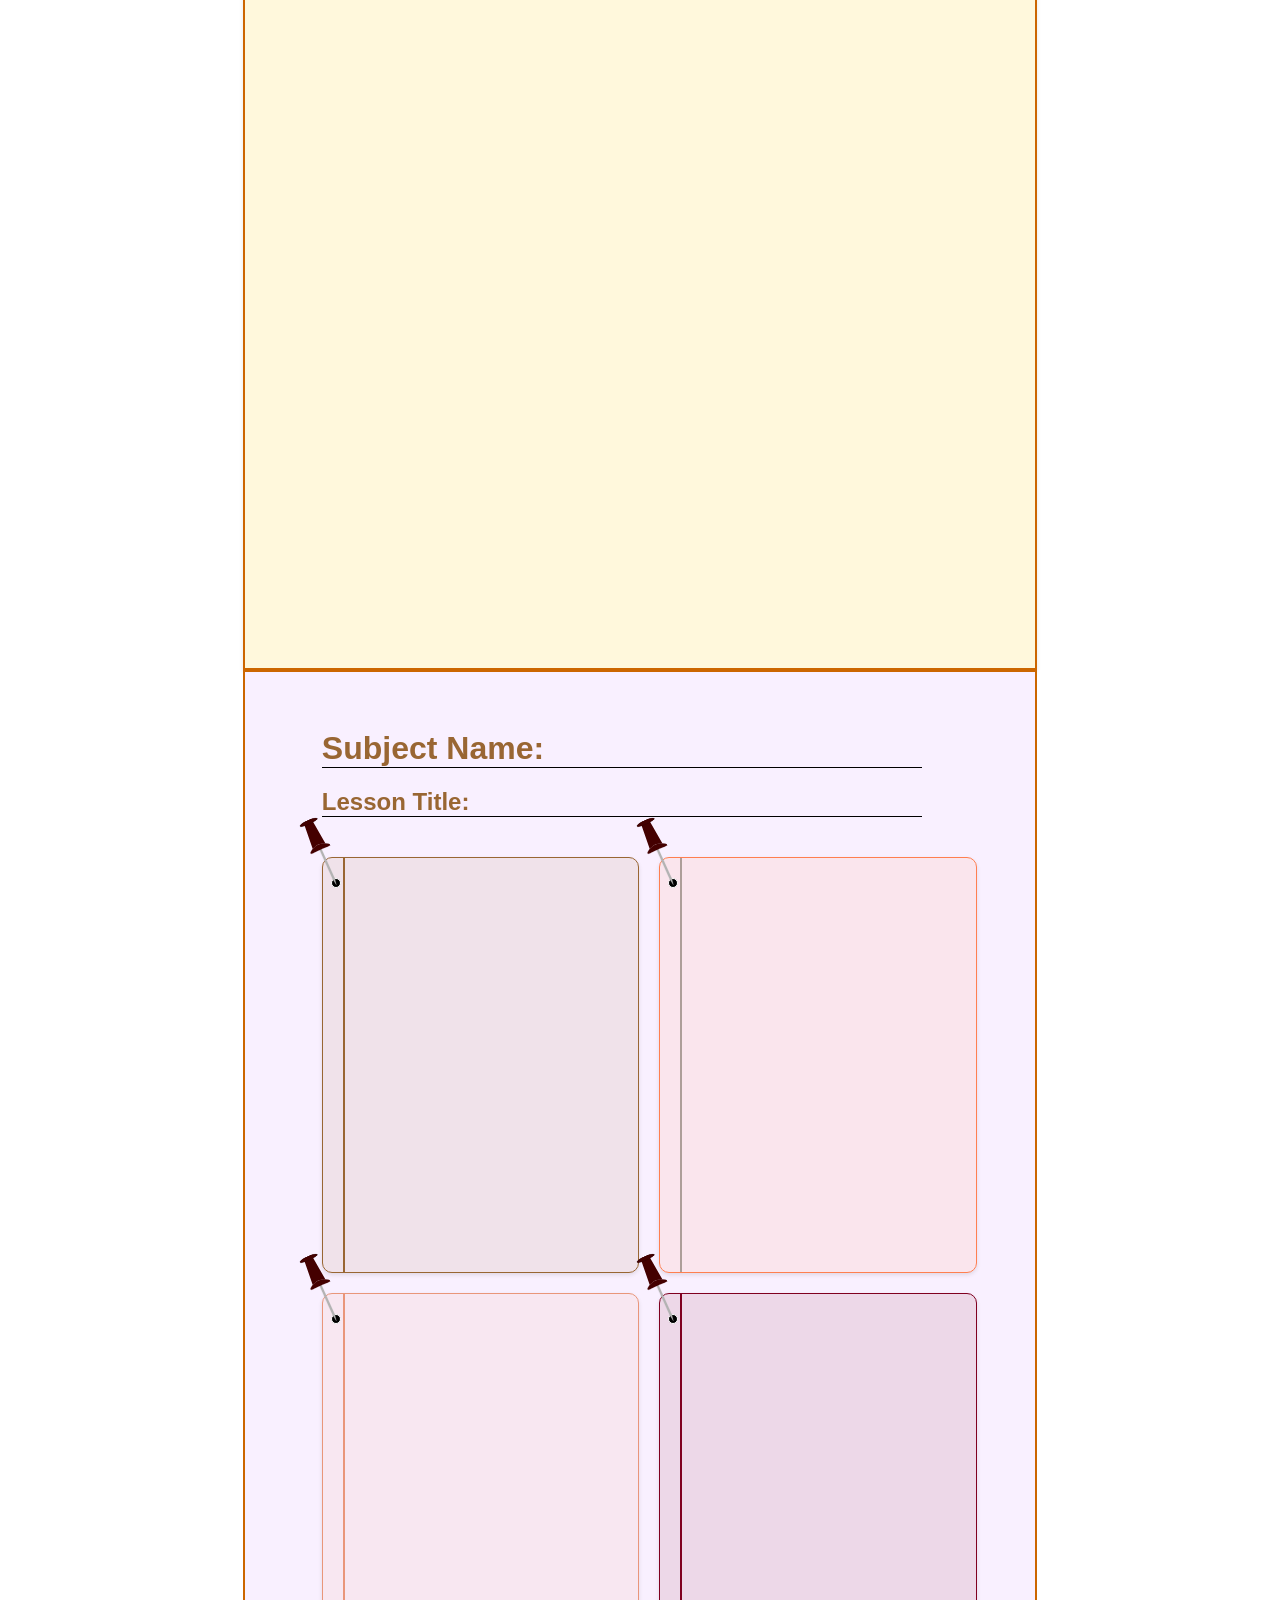
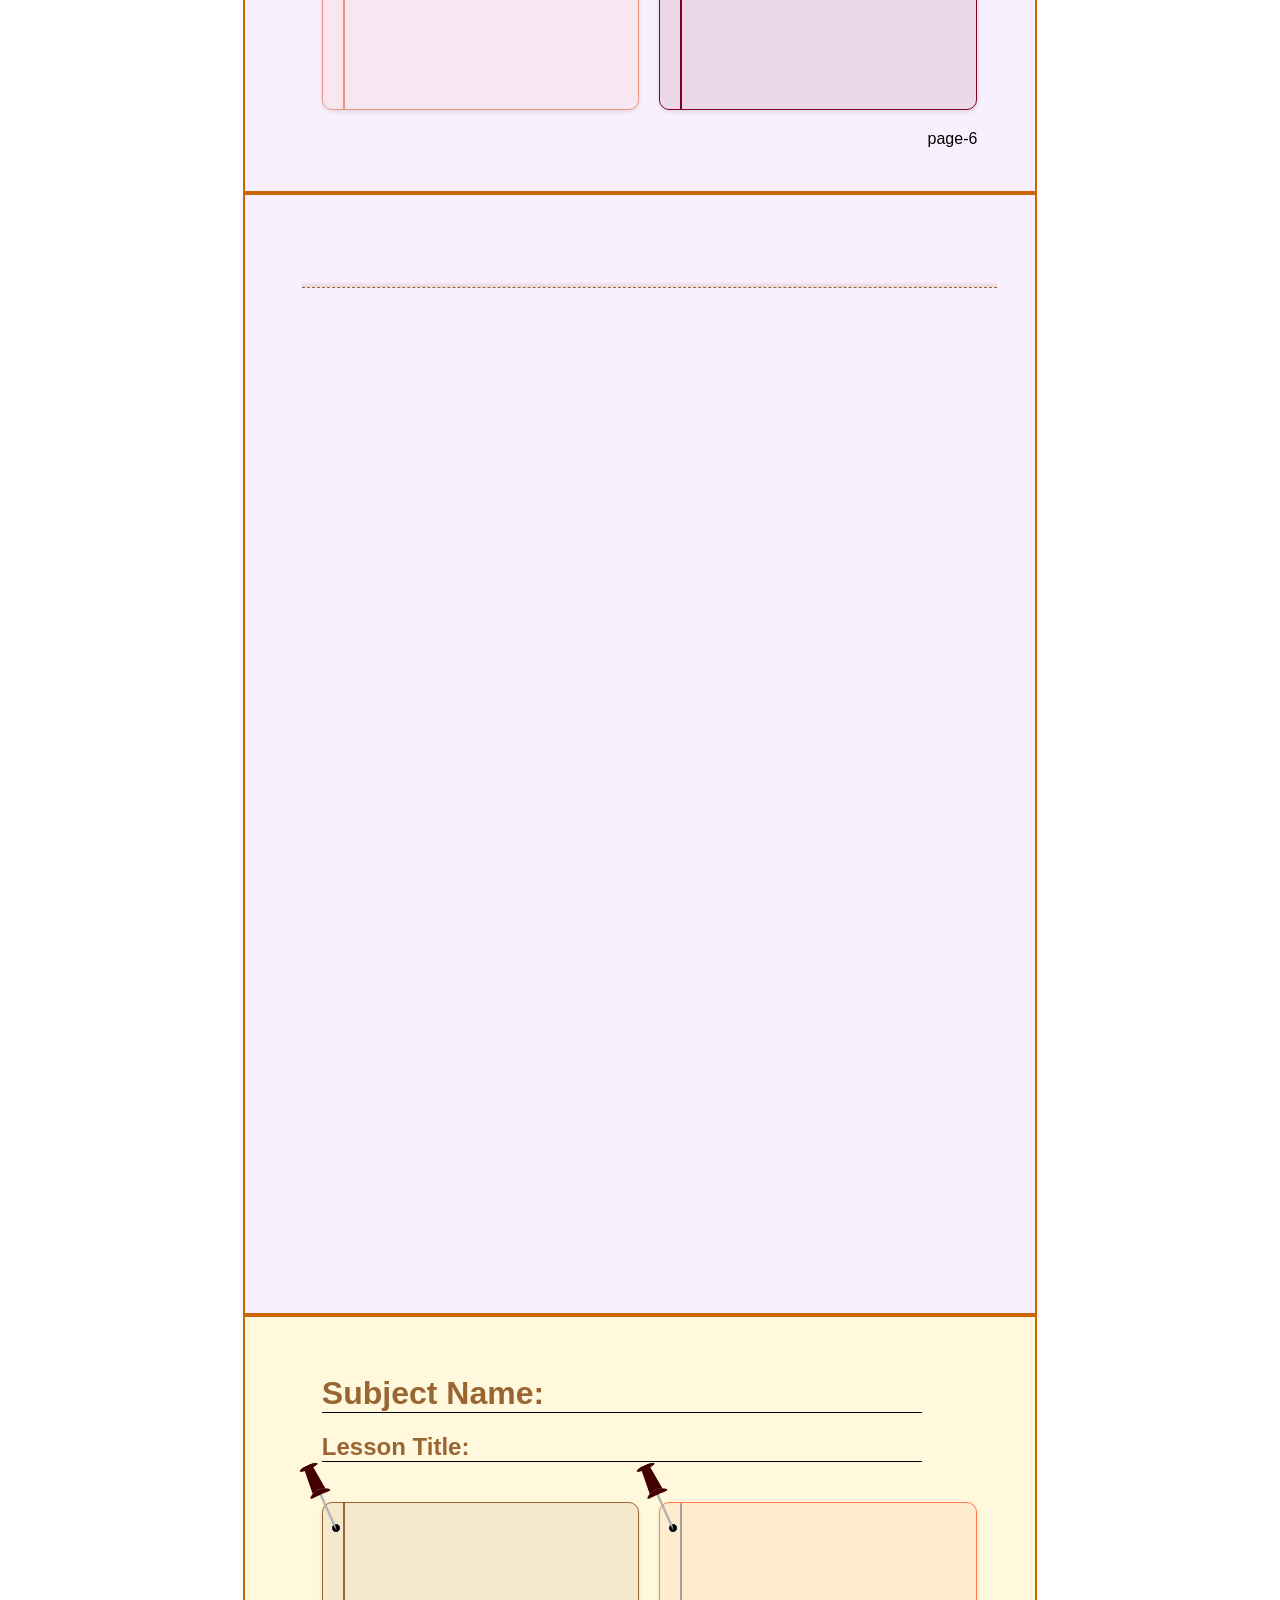
==== commit e2b6d2de: "rename css and js files to style.css and script.js" ====
--- a/execFile/index.html
+++ b/execFile/index.html
@@ -4,7 +4,6 @@
     <meta charset="UTF-8" />
     <meta name="viewport" content="width=device-width, initial-scale=1.0" />
     <link rel="stylesheet" href="css/style.css" />
-    <link rel="stylesheet" href="css/linePage.css" />
     <title>Notesbook</title>
   </head>
   <body>
@@ -760,6 +759,6 @@
         </div>
       </div>
     </div>
-    <script src="/script/linePage.js"></script>
+    <script src="/script/script.js"></script>
   </body>
 </html>
--- a/execFile/css/style.css
+++ b/execFile/css/style.css
@@ -0,0 +1,255 @@
+@font-face {
+  font-family: "MyFont";
+  src: url("fonts/MyFont.ttf") format("truetype");
+}
+* {
+  margin: 0;
+  padding: 0;
+  box-sizing: border-box;
+}
+
+body {
+  display: flex;
+  justify-content: center;
+  align-items: center;
+  font-family: "MyFont", sans-serif;
+  font-size: 16px;
+}
+/* Frontpage cover */
+.frontCover-container {
+  display: flex;
+  flex-direction: column;
+  justify-content: space-evenly;
+  align-items: center;
+}
+.blank-page{
+  background: none;
+}
+.blank-page-bck {
+  background: #f9f4e9;
+  width: 100%;
+  height: 100%;
+}
+.wrapper-page {
+  width: 210mm;
+  height: 297mm;
+  background-color: #ffd580;
+  position: relative;
+  font-size: 20px;
+}
+.cover-title {
+  text-align: center;
+  font-size: 30px;
+}
+.cover-title > h2 {
+  text-transform: uppercase;
+}
+
+.front-image img {
+  display: block;
+  width: 140mm;
+  height: auto;
+  margin: 0 auto;
+}
+.line1,
+.line2,
+.line3 {
+  margin: 61px auto;
+  line-height: 2.5;
+  width: 350px;
+  height: 1px;
+  background: black;
+}
+.line2 {
+  margin: 80px auto;
+}
+.line3 {
+  margin: 90px auto;
+}
+
+.cover-page {
+  width: 492px;
+  height: 300px;
+  background-color: white;
+  border-radius: 10px;
+}
+
+/* Backpage cover */
+.container {
+  display: flex;
+  justify-content: center;
+  align-items: center;
+
+}
+.container img{
+  height: auto ;
+  max-width: 100%;
+  margin-top: 4rem;
+}
+.pages {
+  position: absolute;
+  bottom: 10px;
+  left: 45%;
+}
+/* Pages */
+.wrapper-1 {
+  position: relative;
+  border: 2px solid #cc6600;
+  background-color: #fff8dc;
+}
+.frontpage-container,
+.backpage-container {
+  width: 210mm;
+  height: 297mm;
+  position: relative;
+  padding: 10mm 10mm 10mm 15mm;
+}
+.bck-color {
+  background-color: #f9f0ff;
+}
+
+.subject {
+  text-align: left;
+  padding: 20px;
+  color: #996633;
+}
+.subj-name {
+  margin-bottom: 20px;
+  border-bottom: 1px solid black;
+  width: 600px;
+}
+.topic {
+  border-bottom: 1px solid black;
+  width: 600px;
+}
+.page {
+  margin-left: 90%;
+  font-weight: 500;
+}
+.page1-container {
+  display: grid;
+  grid-template-columns: repeat(2, 1fr);
+  grid-template-rows: repeat(2, 1fr);
+  gap: 20px;
+  width: 100%;
+  padding: 20px;
+  height: calc(100% - 150px);
+}
+.notes {
+  position: relative;
+  padding-left: 30px;
+  border-radius: 10px;
+  box-shadow: 0 2px 4px rgba(0, 0, 0, 0.1);
+}
+.notes::before {
+  content: "";
+  position: absolute;
+  left: 20px;
+  top: 0;
+  bottom: 0;
+  width: 2px;
+}
+.notes img {
+  height: 71px;
+  position: absolute;
+  top: -41px;
+  left: -12px;
+  transform: rotate(-24deg);
+  z-index: 9999;
+}
+.notes .pinhole {
+  position: absolute;
+  left: 8px;
+  width: 10px;
+  height: 10px;
+  border-radius: 50%;
+  background: #000;
+  border: 1px solid #fff;
+  top: 20px;
+}
+.notes-1 {
+  border: 1px solid #996633;
+  background: rgba(153, 102, 51, 0.1);
+  position: relative;
+}
+.notes-1::before {
+  background-color: #996633;
+}
+
+.notes-2 {
+  border: 1px solid #ff7f50;
+  background: rgba(255, 127, 80, 0.1);
+  position: relative;
+}
+.notes-2::before {
+  background-color: #ad9e99;
+}
+
+.notes-3 {
+  border: 1px solid #e9967a;
+  background: rgba(233, 150, 122, 0.1);
+}
+.notes-3::before {
+  background-color: #e9967a;
+}
+.notes-4 {
+  border: 1px solid #800020;
+  background: rgba(128, 0, 32, 0.1);
+}
+.notes-4::before {
+  background-color: #800020;
+}
+.note-line {
+  border-bottom: 1px dashed #996633;
+  height: 45px;
+  background: linear-gradient(
+    to bottom,
+    transparent 90%,
+    rgba(153, 102, 51, 0.2) 100%
+  );
+}
+/* Back-page container */
+
+.line {
+  border-bottom: 1px dashed #996633;
+  height: 56px;
+  background: linear-gradient(
+    to bottom,
+    transparent 90%,
+    rgba(153, 102, 51, 0.2) 100%
+  );
+}
+.before-line {
+  box-shadow: 0 2px 4px rgba(0, 0, 0, 0.1);
+}
+.before-line::before {
+  content: "";
+  position: absolute;
+  left: 20px;
+  top: 0;
+  bottom: 0;
+  width: 2px;
+}
+
+@page {
+  margin: 0;
+}
+@media print {
+  body {
+    margin: 0;
+    padding: 0;
+    display: block;
+  }
+  .sheet {
+    page-break-after: always;
+    page-break-inside: avoid;
+  }
+
+  .frontpage-container,
+  .backpage-container {
+    page-break-after: auto !important;
+  }
+}
+
+
+
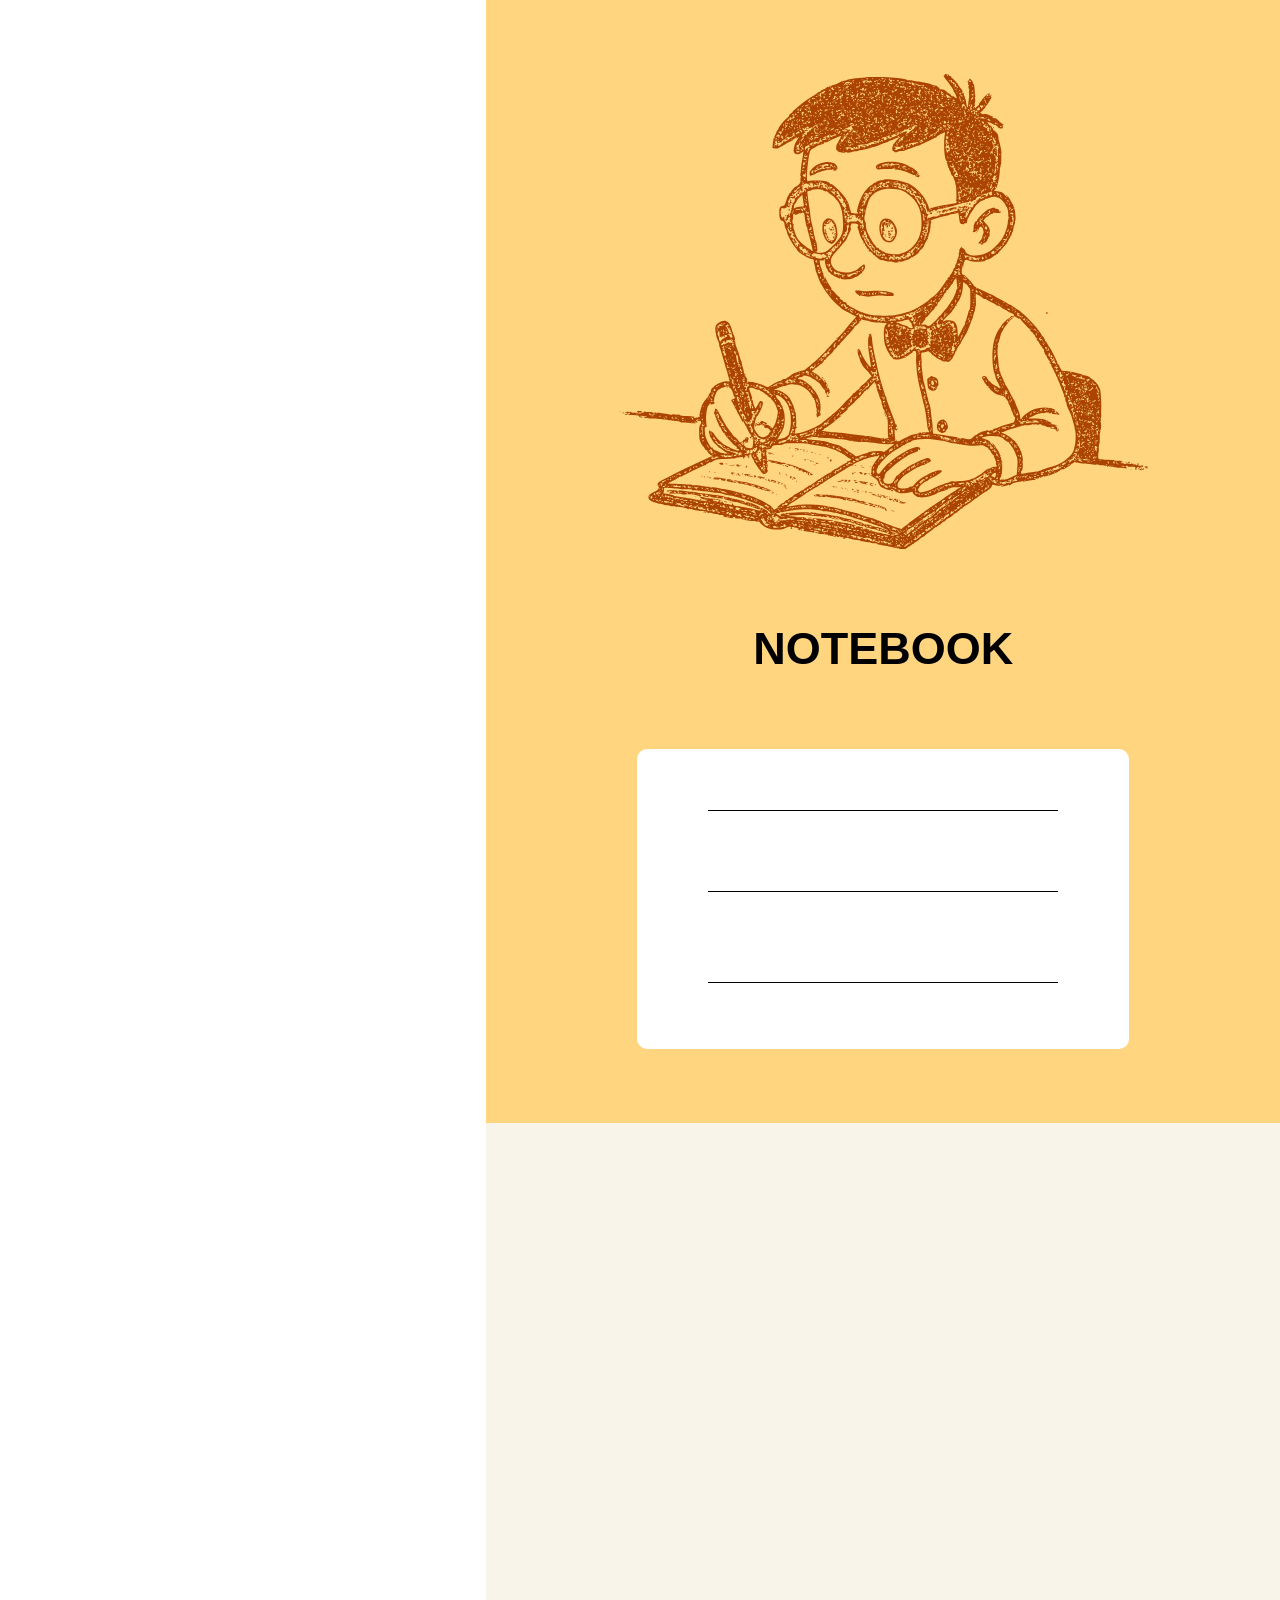
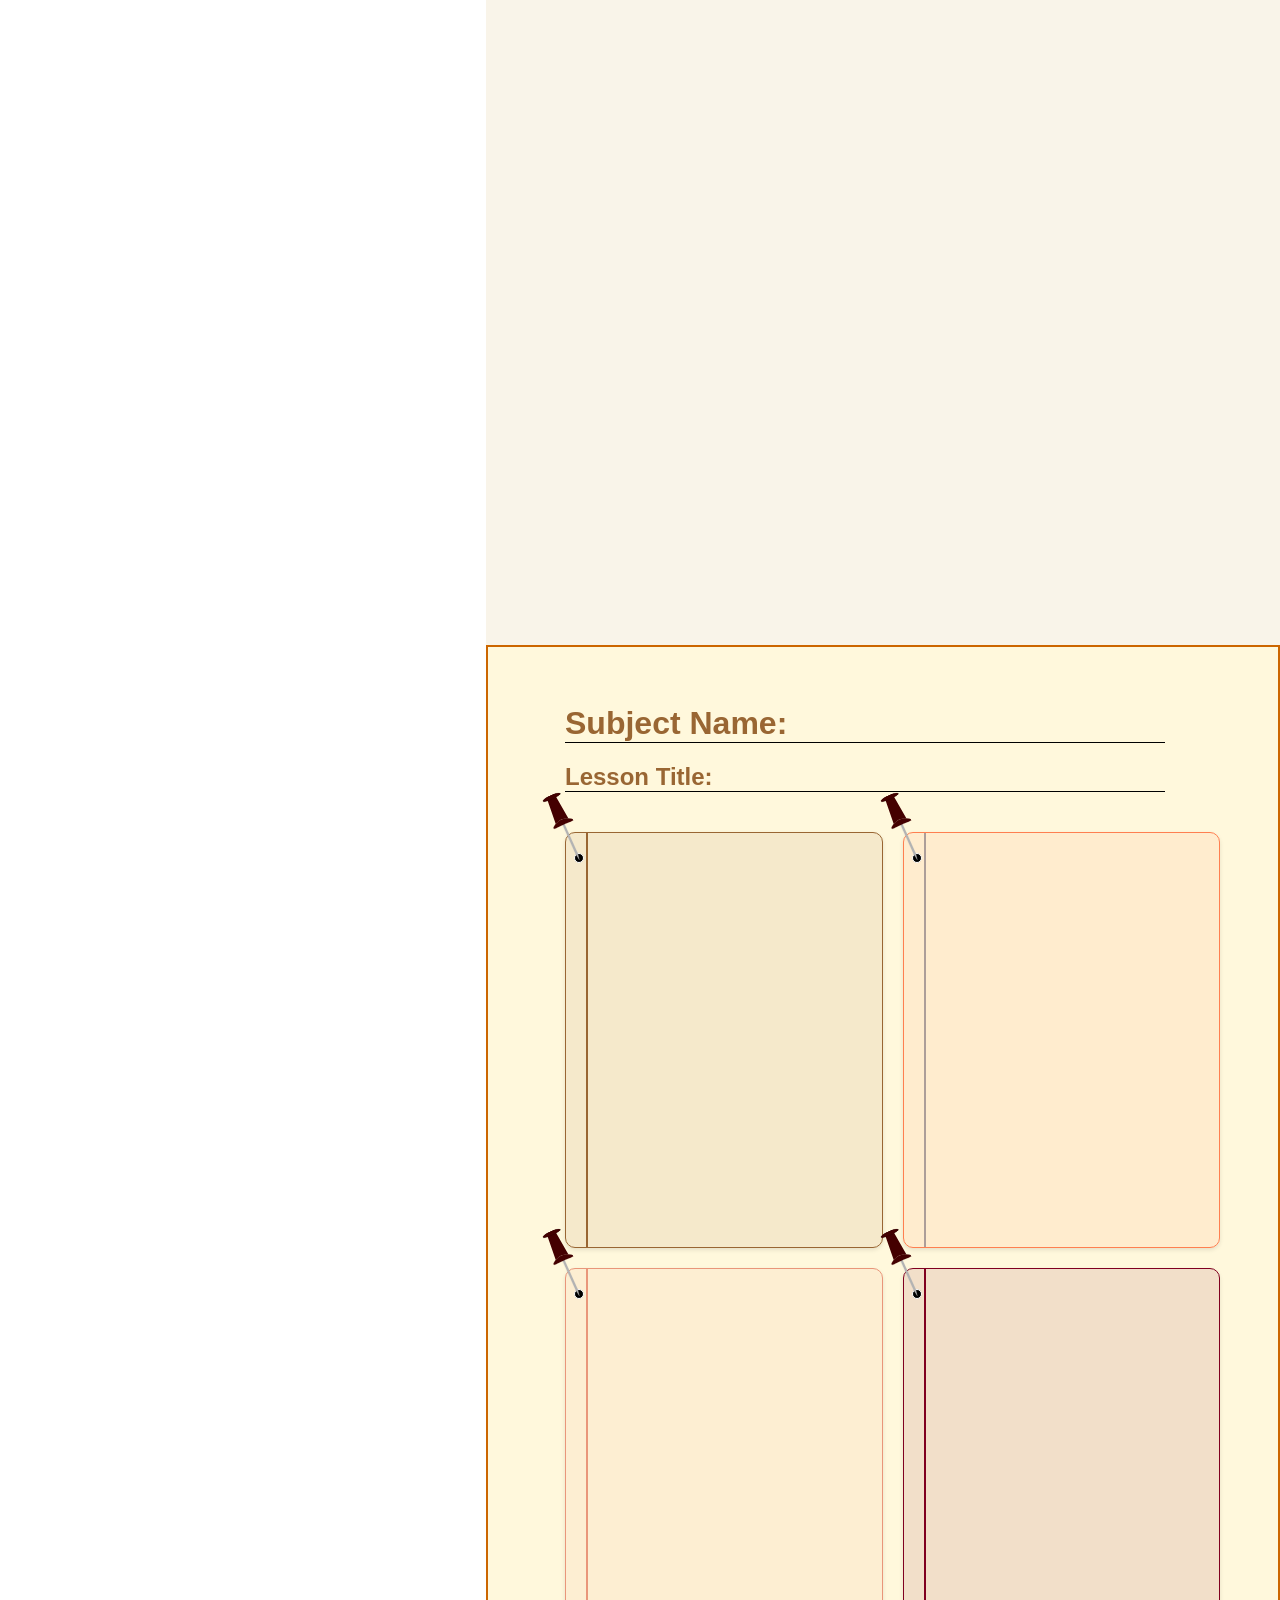
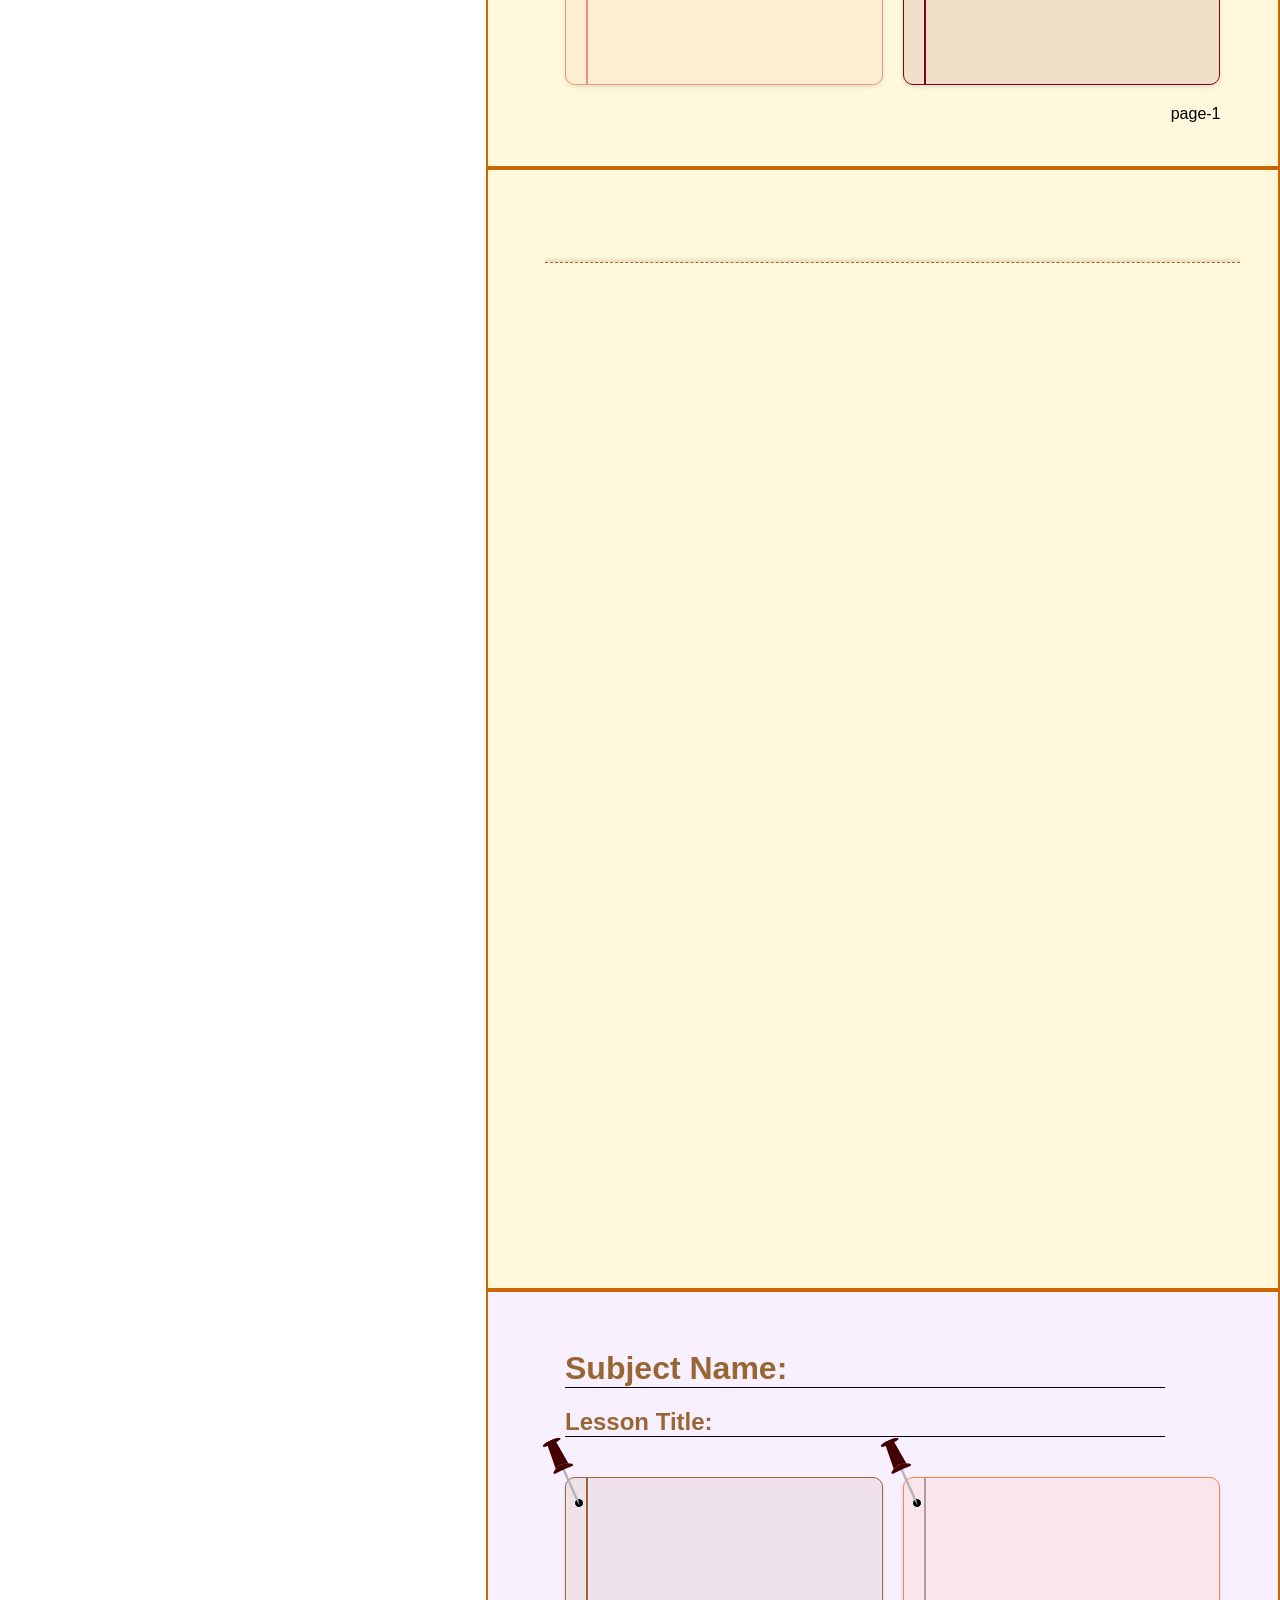
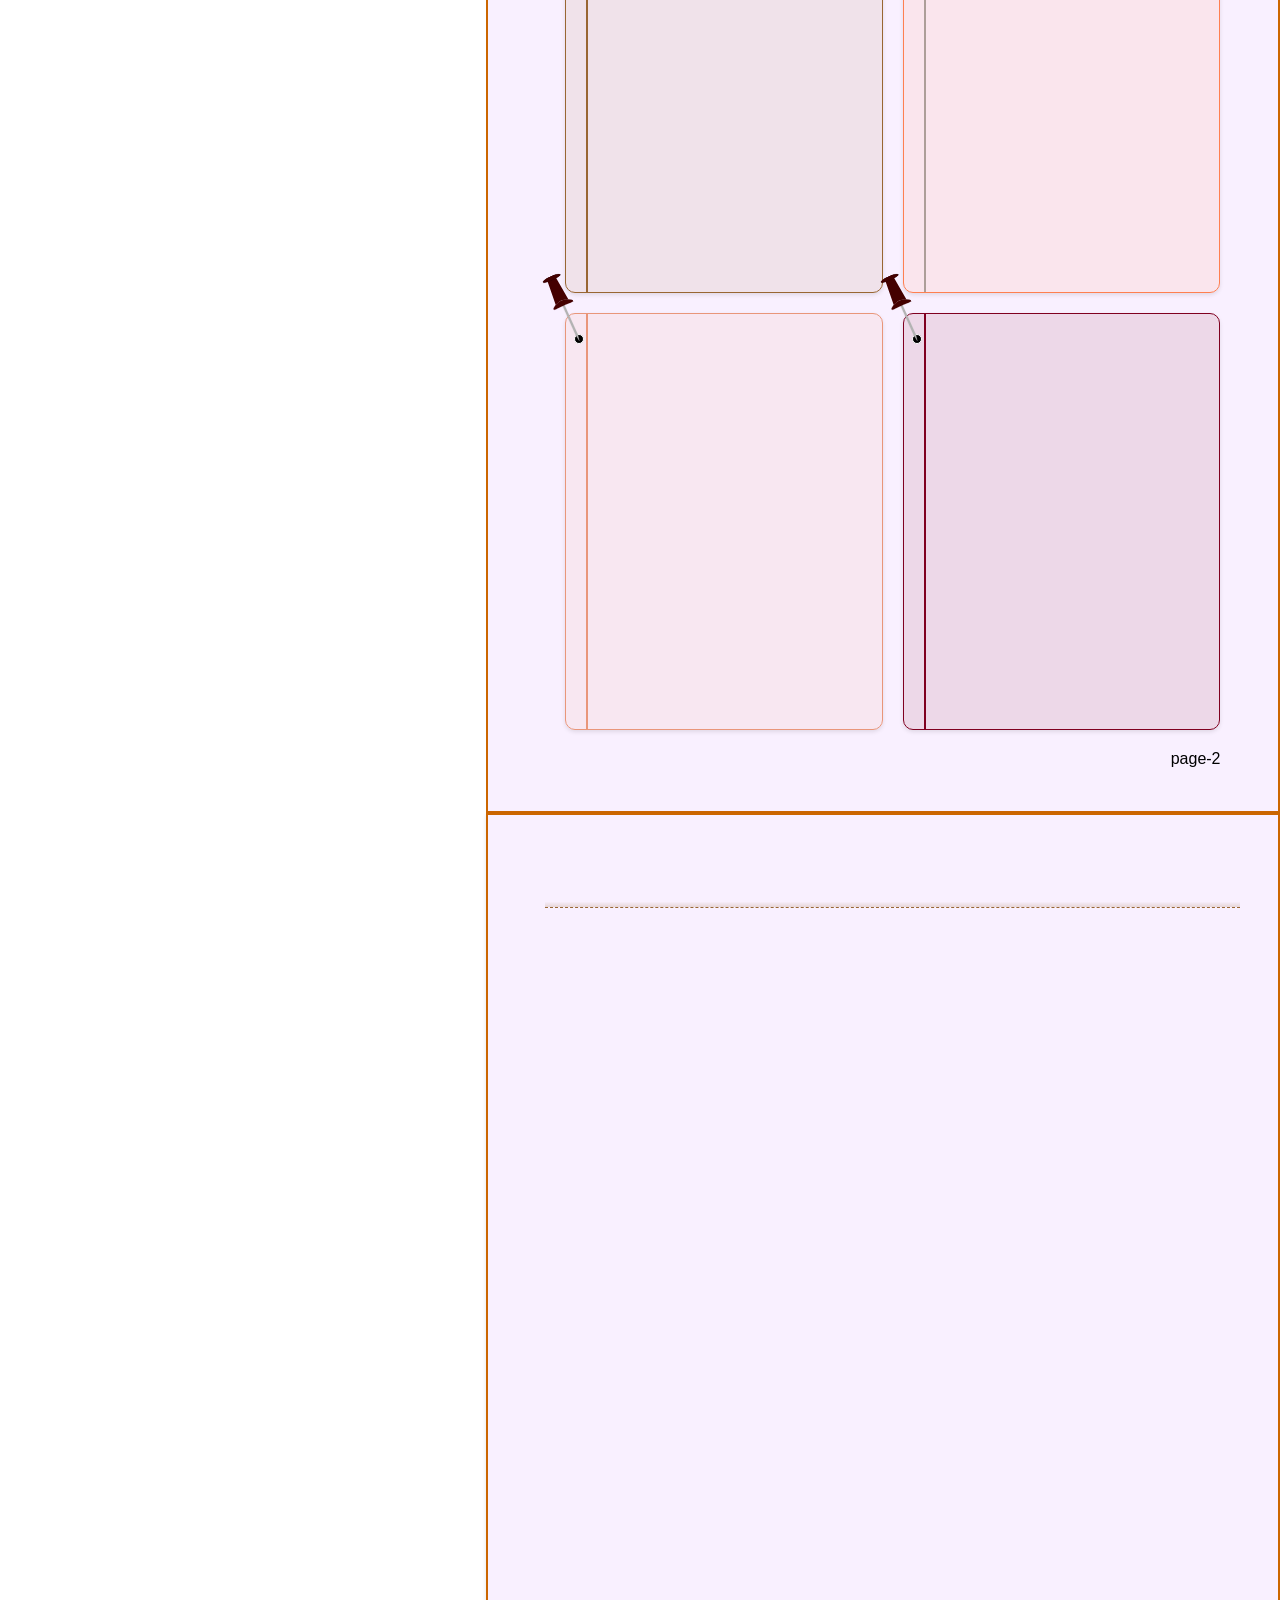
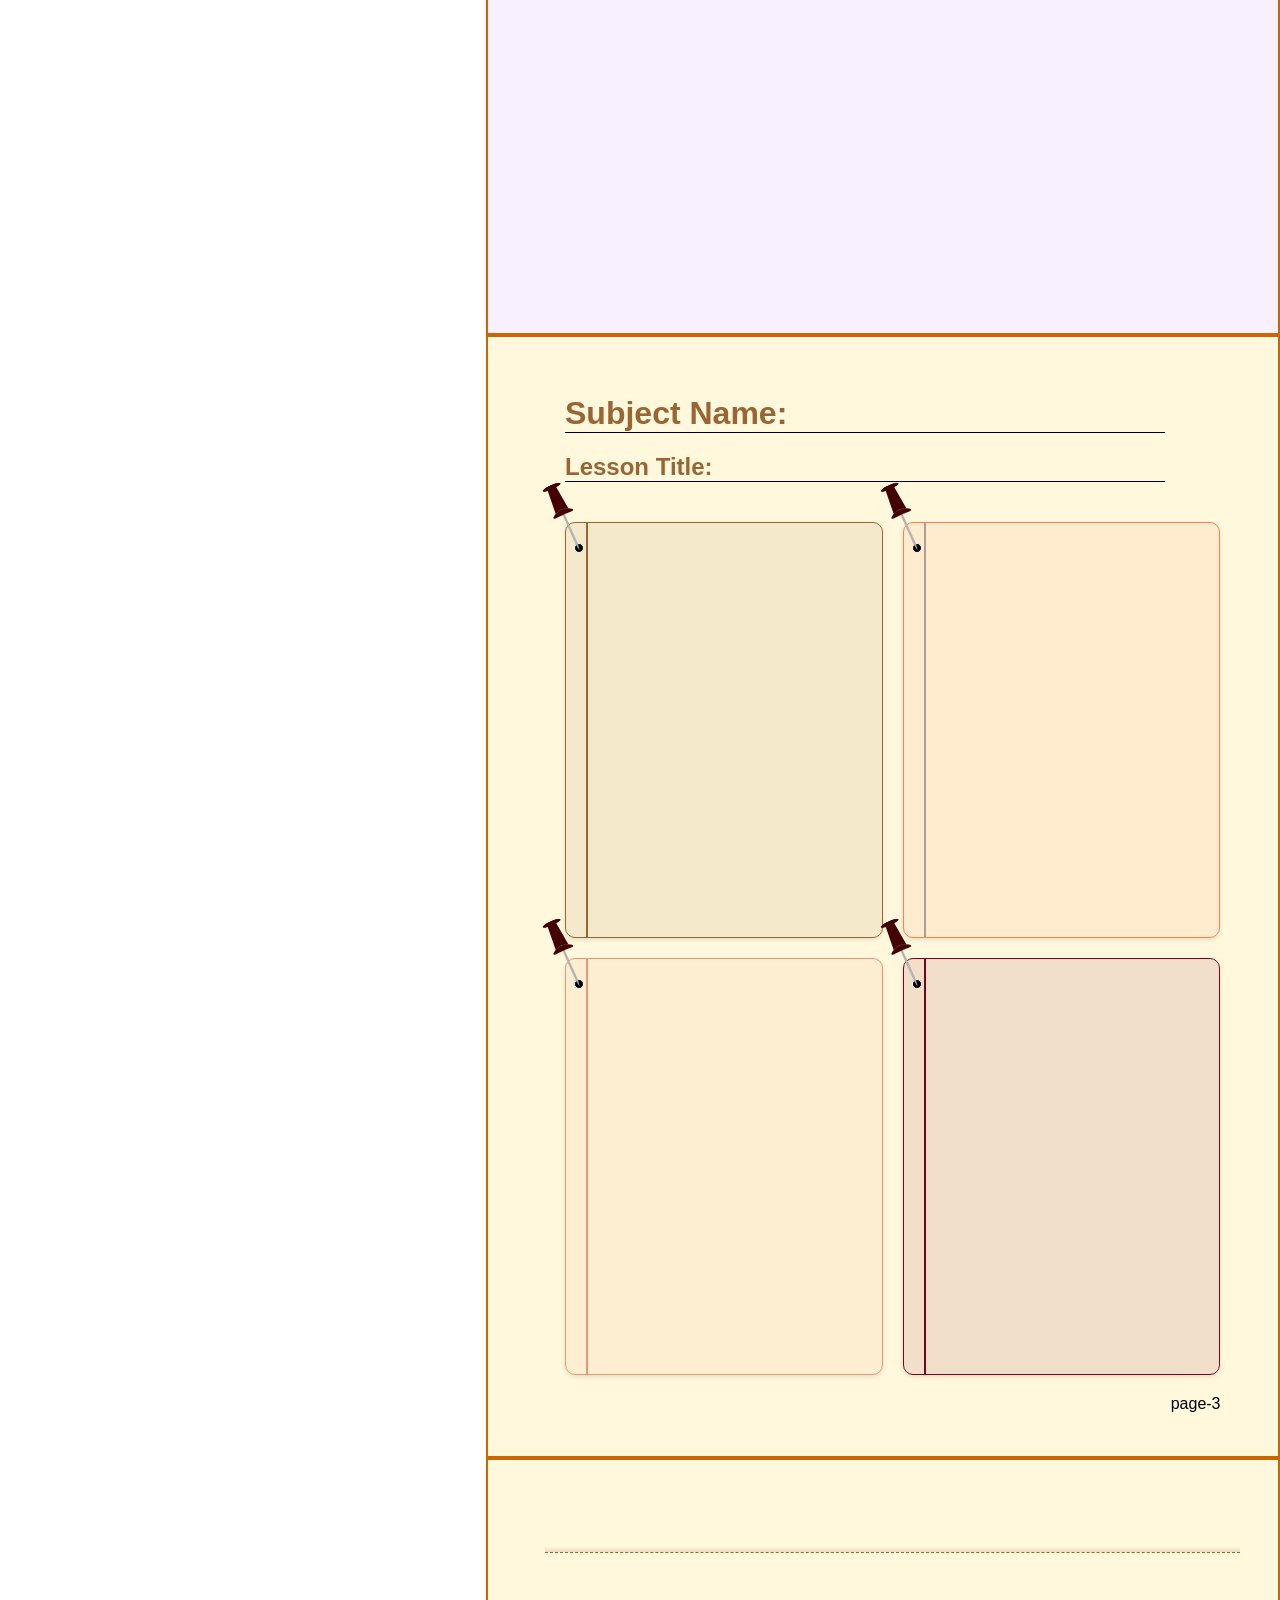
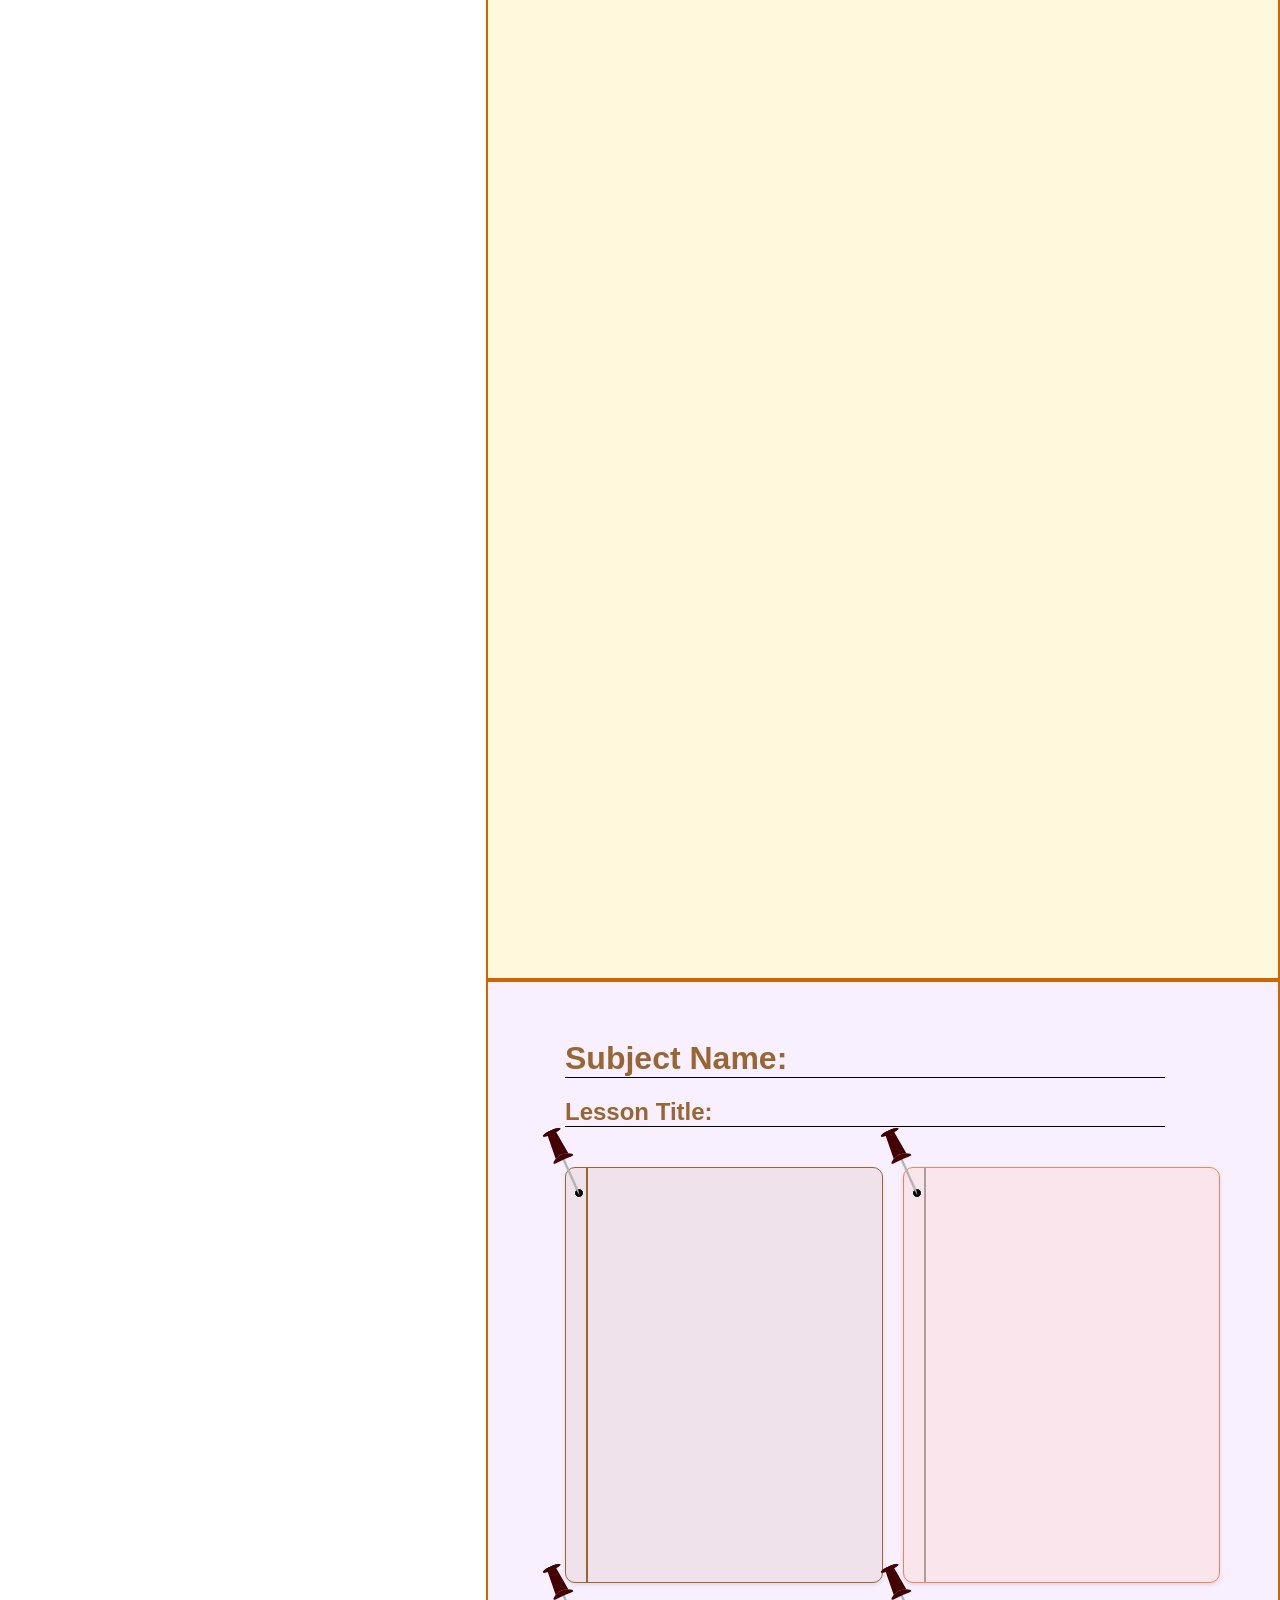
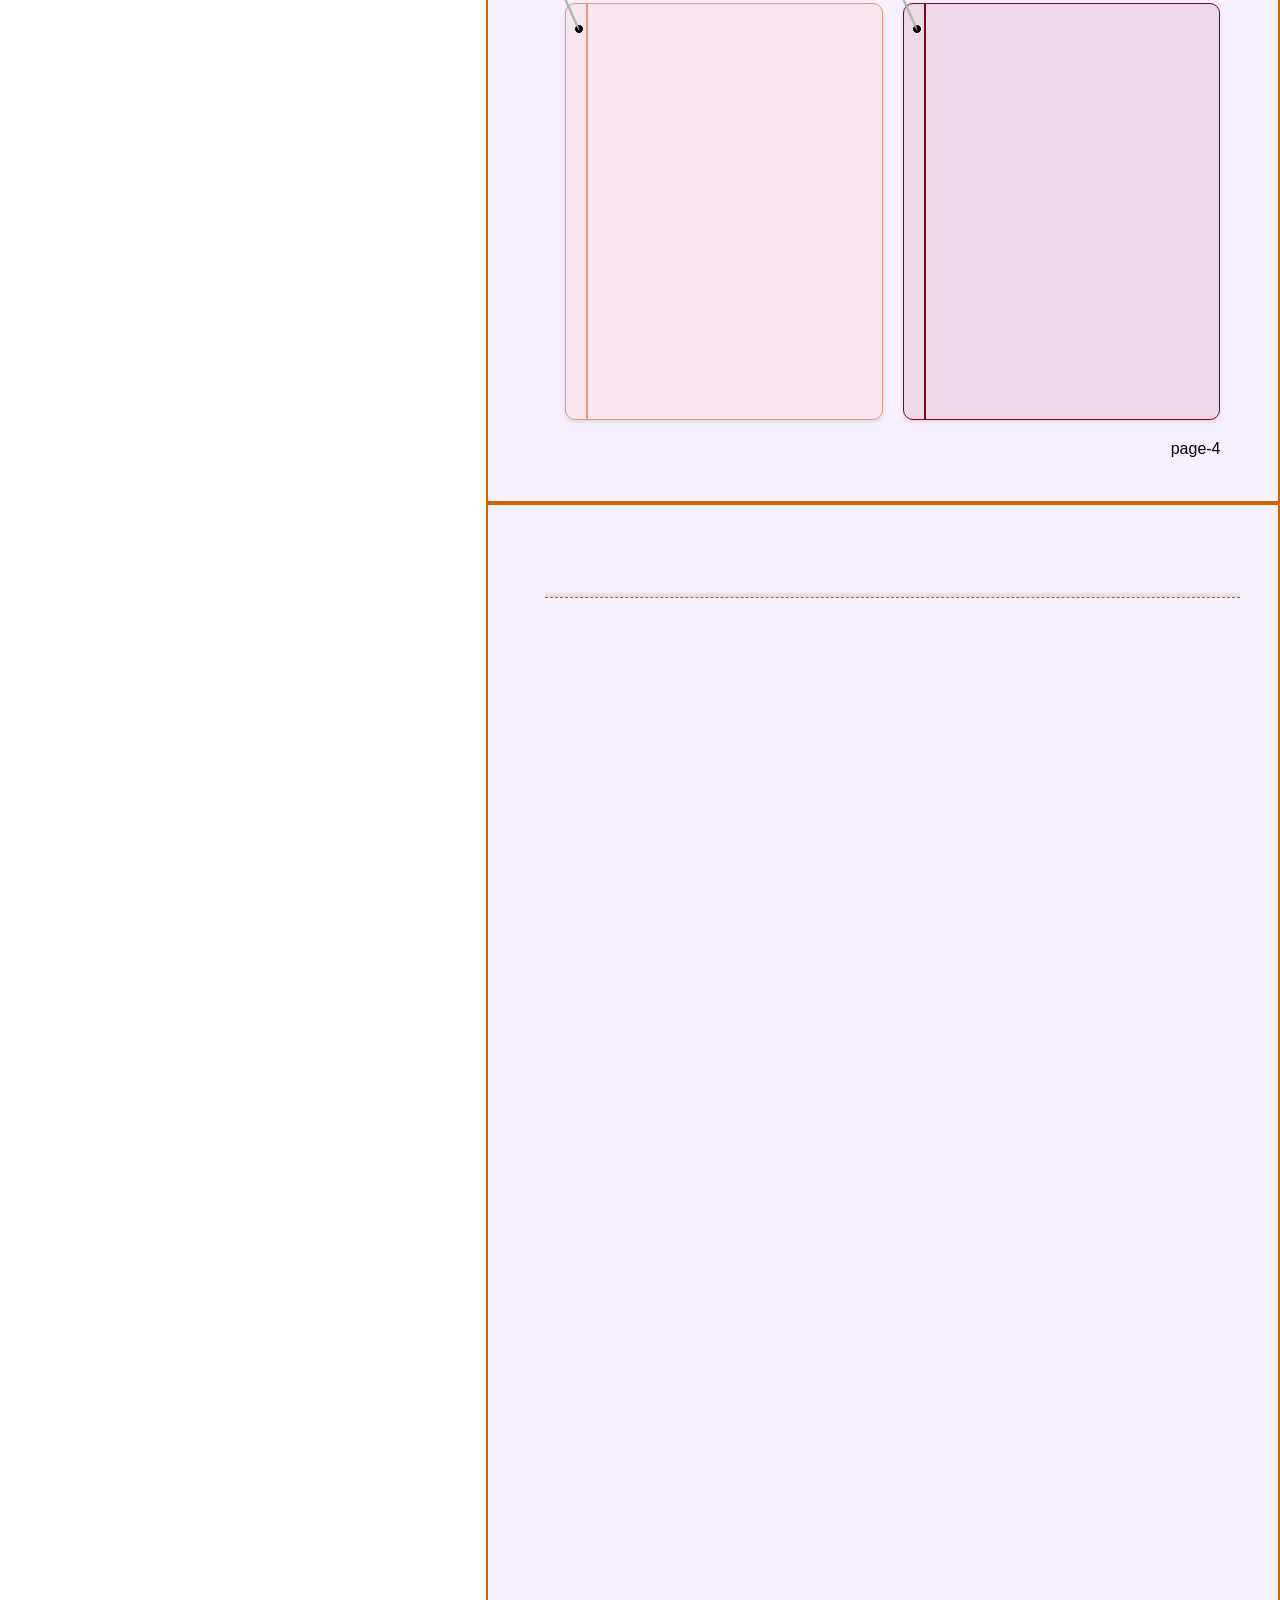
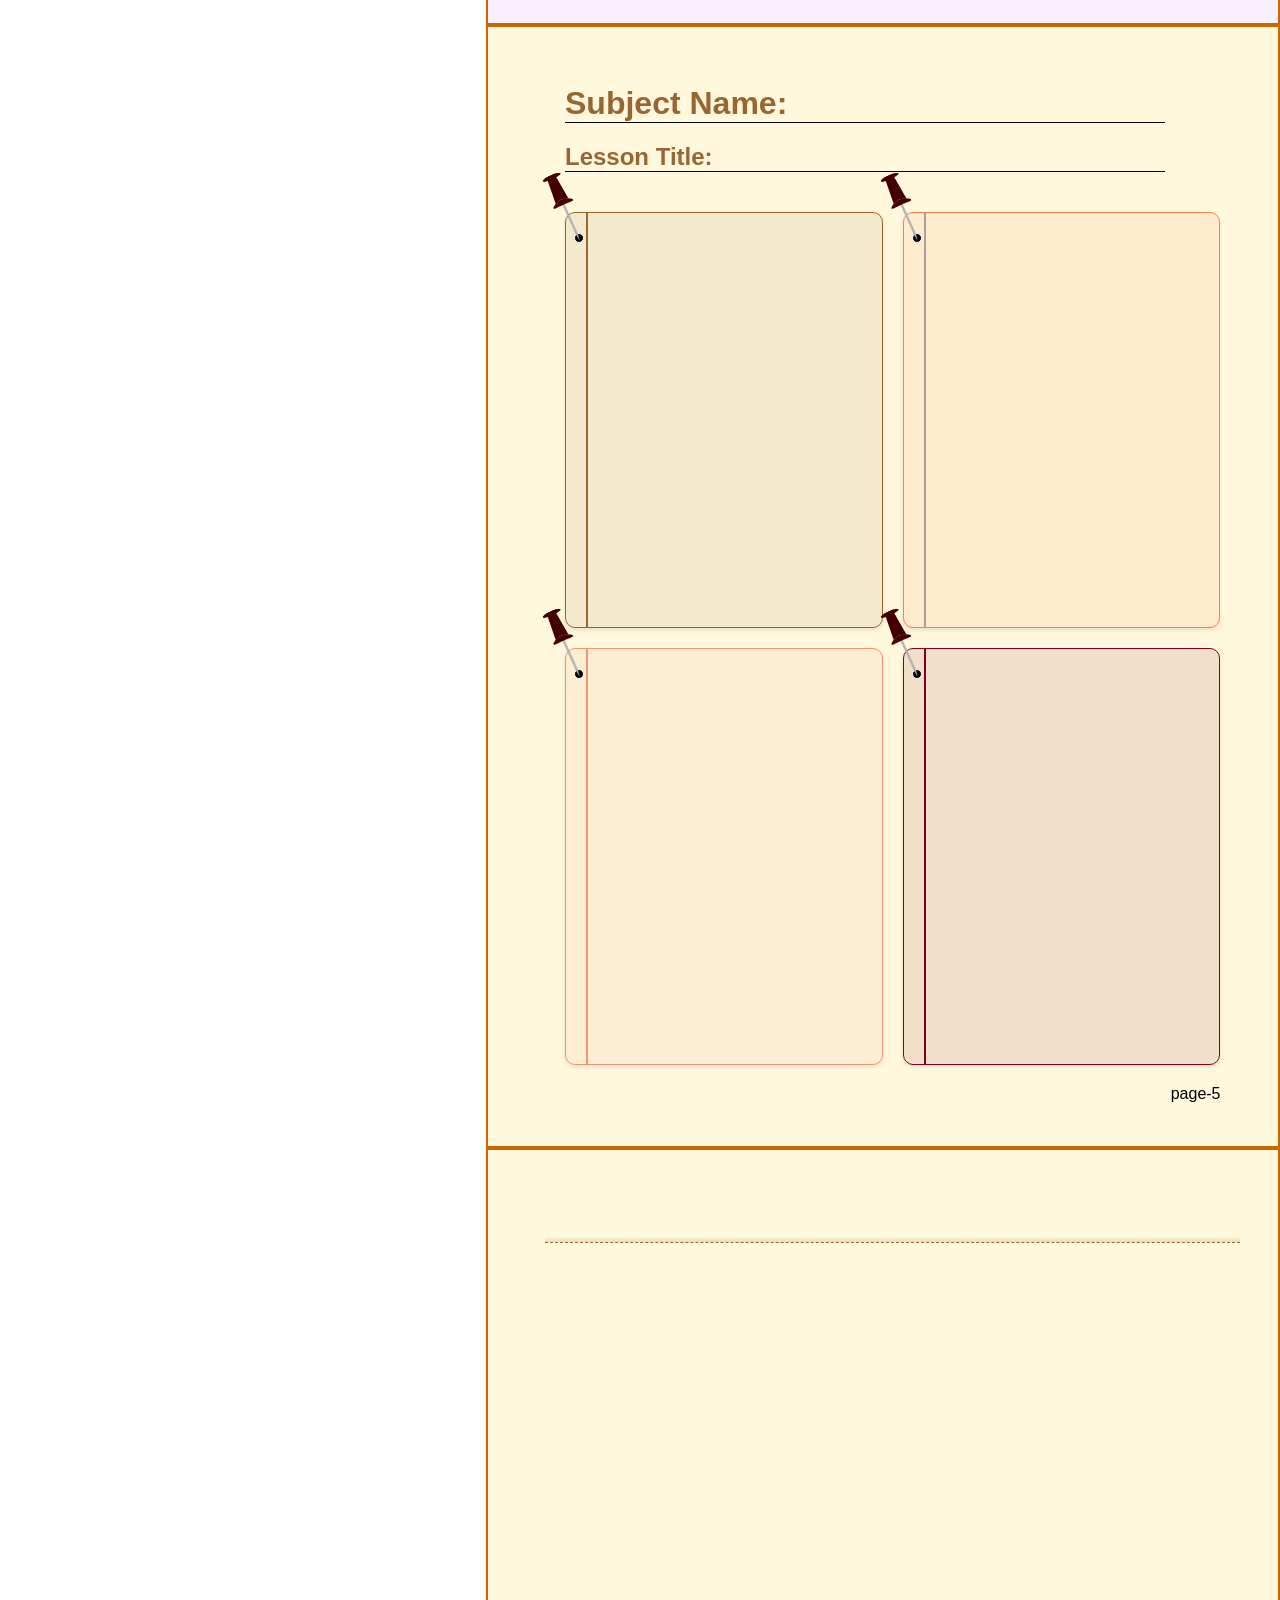
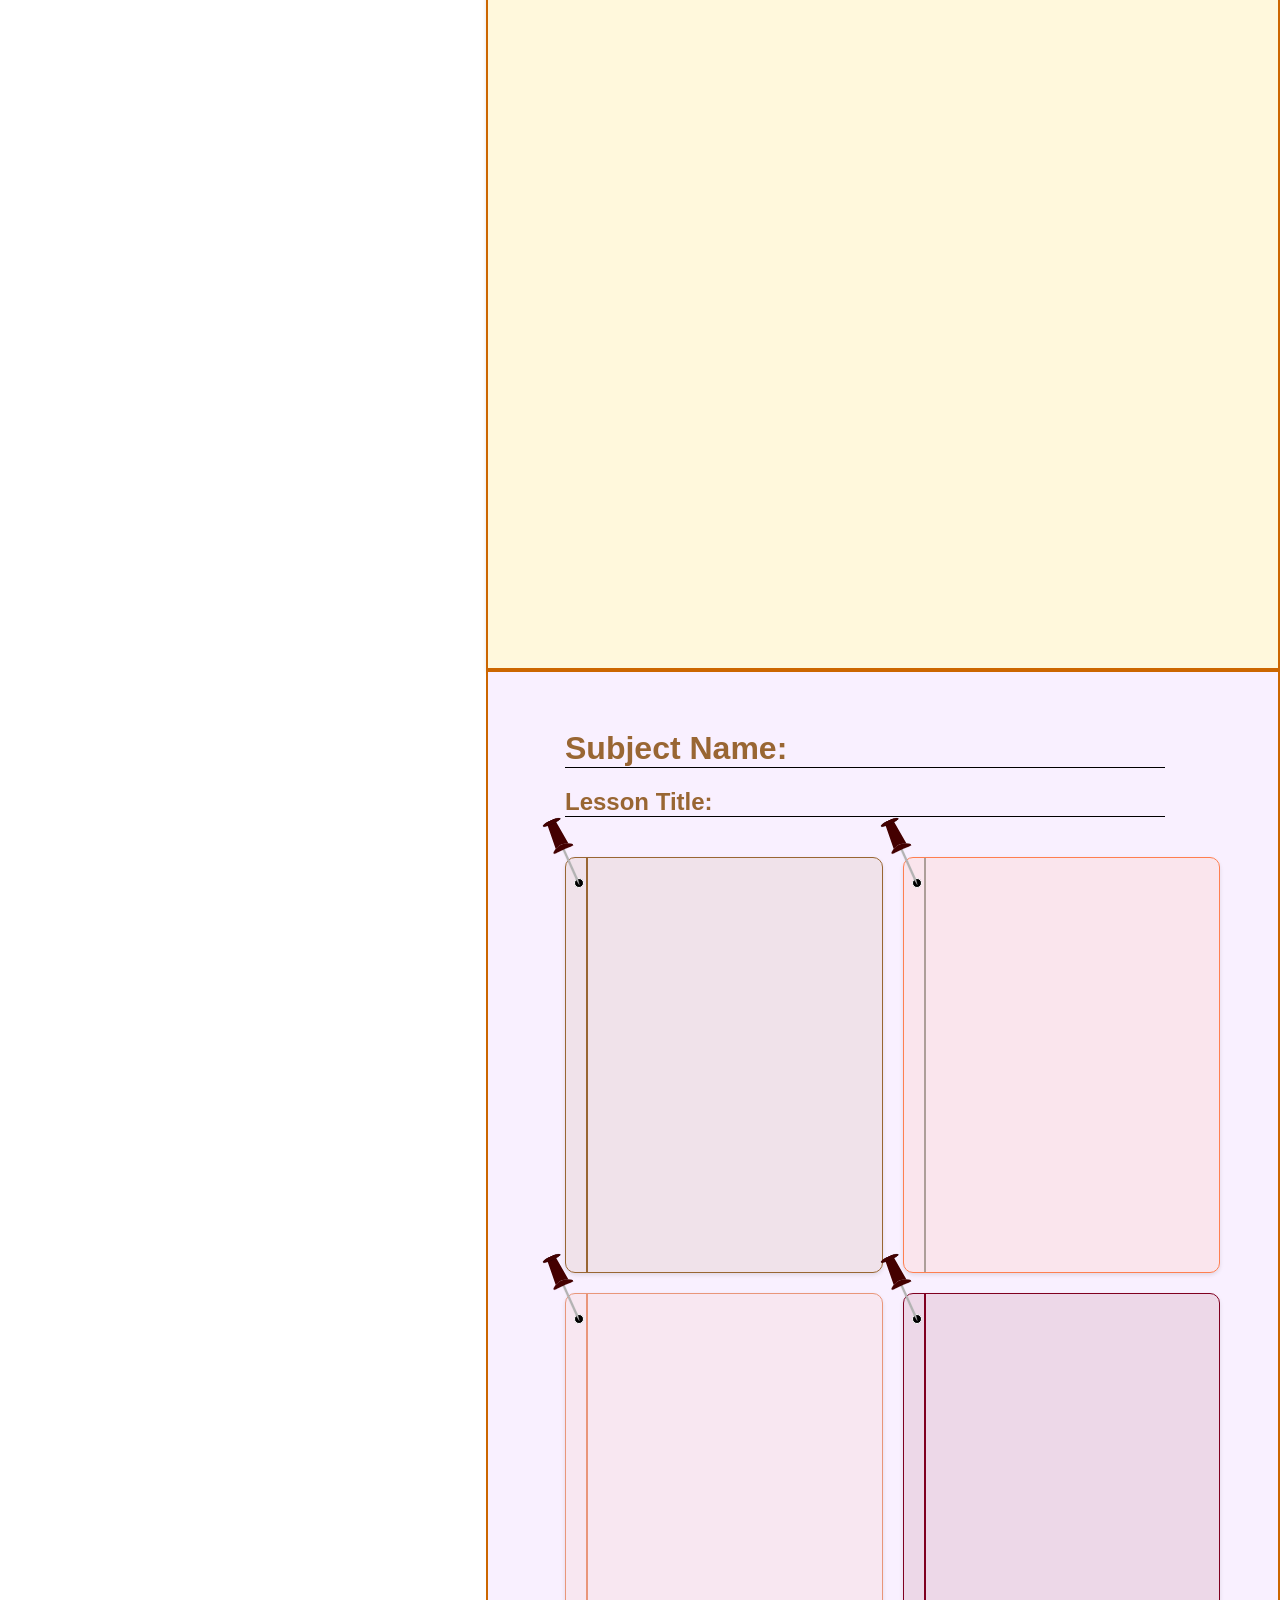
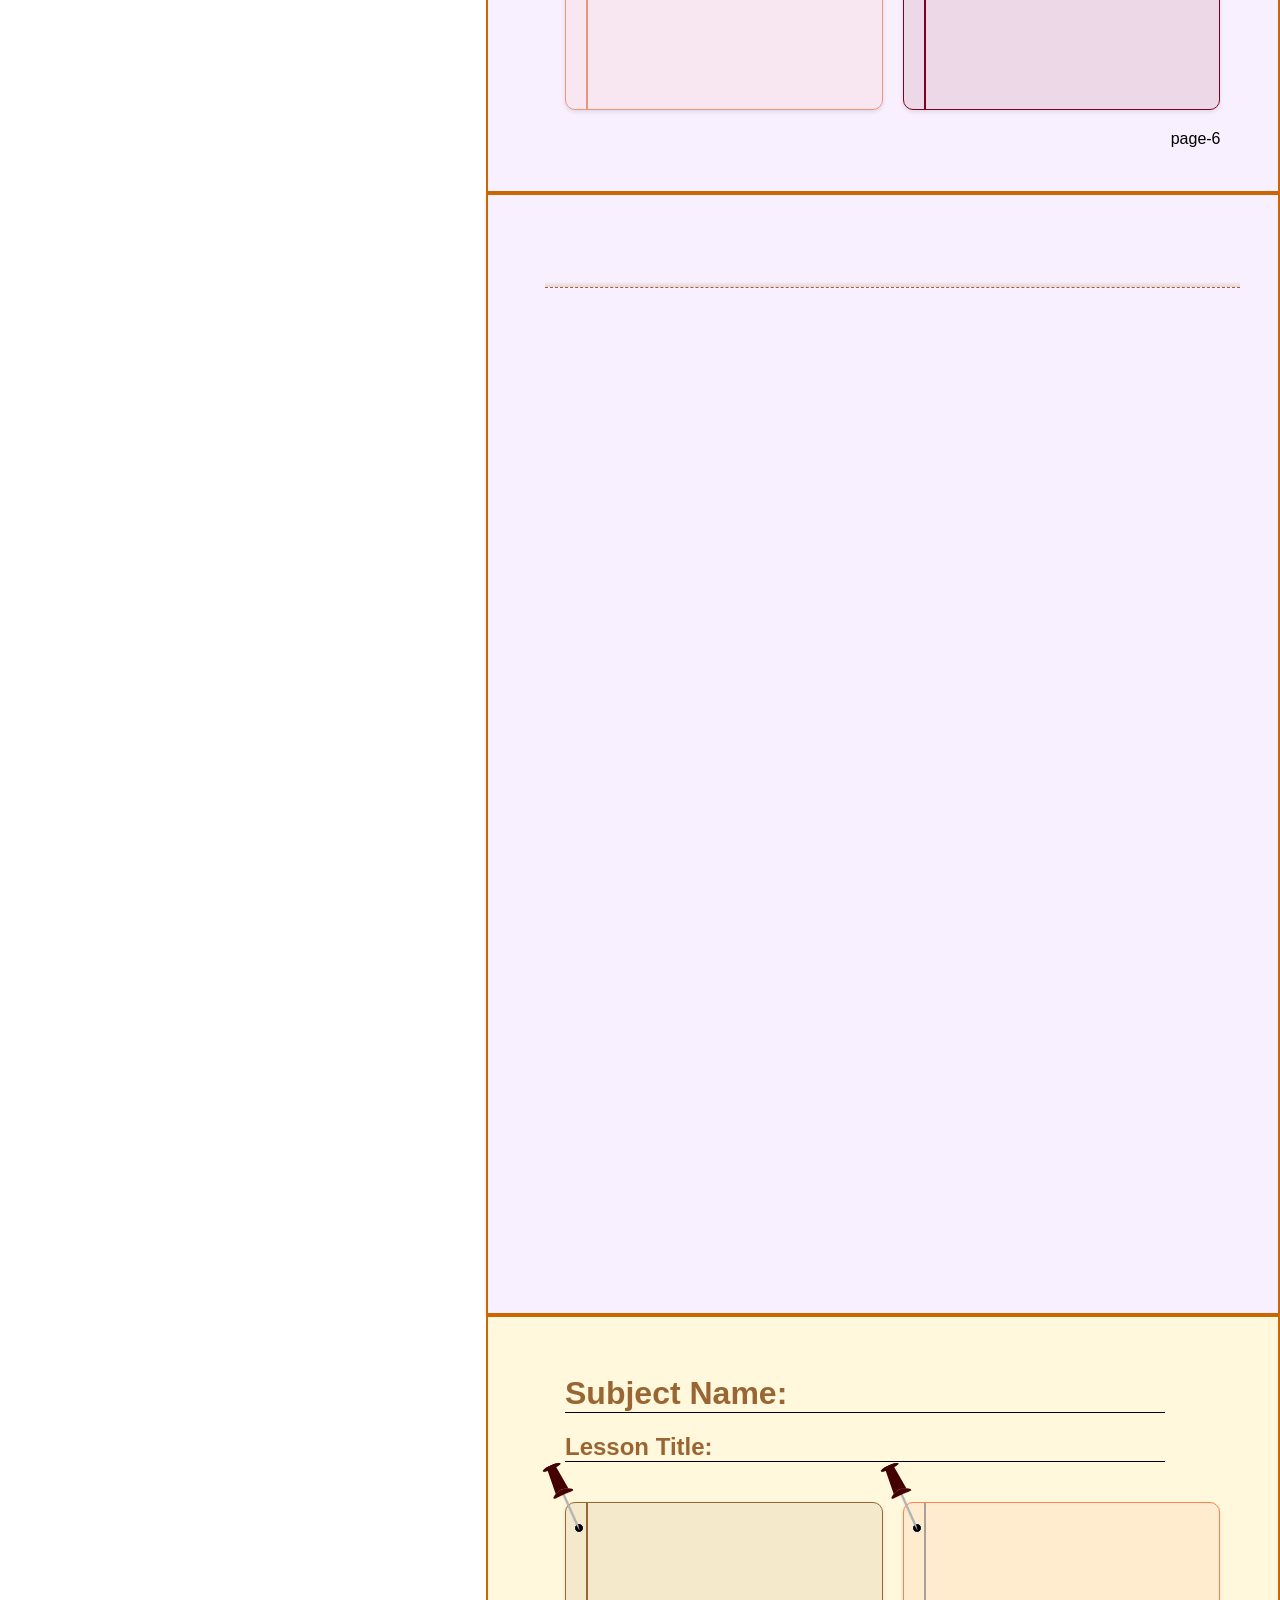
==== commit d4f42046: "add download button to index.html file" ====
--- a/execFile/index.html
+++ b/execFile/index.html
@@ -7,6 +7,9 @@
     <title>Notesbook</title>
   </head>
   <body>
+    <div class="download-pdf">
+      <a href="/notebook.pdf" download>Download Notebook(PDF)</a>
+    </div>
     <div class="wrapper">
       <!-- Front Cover  -->
       <div class="sheet">
--- a/execFile/css/style.css
+++ b/execFile/css/style.css
@@ -14,6 +14,28 @@
   align-items: center;
   font-family: "MyFont", sans-serif;
   font-size: 16px;
+}
+.download-pdf {
+  width: 210mm;
+  height: 5rem;
+  border: 2px solid #1a5047;
+  background: #0d7a49;
+  padding: 10px;
+  font-size: 2em;
+  font-weight: 500;
+  cursor: pointer;
+  text-align: center;
+  align-content: center;
+  transition: background-color 0.5s ease, transform 0.5s ease;
+  z-index: 999;
+}
+.download-pdf:hover{
+  background-color: #ccc;
+  transform: scaleY(1.2);
+}
+.download-pdf a{
+  text-decoration: none;
+  color: white;
 }
 /* Frontpage cover */
 .frontCover-container {
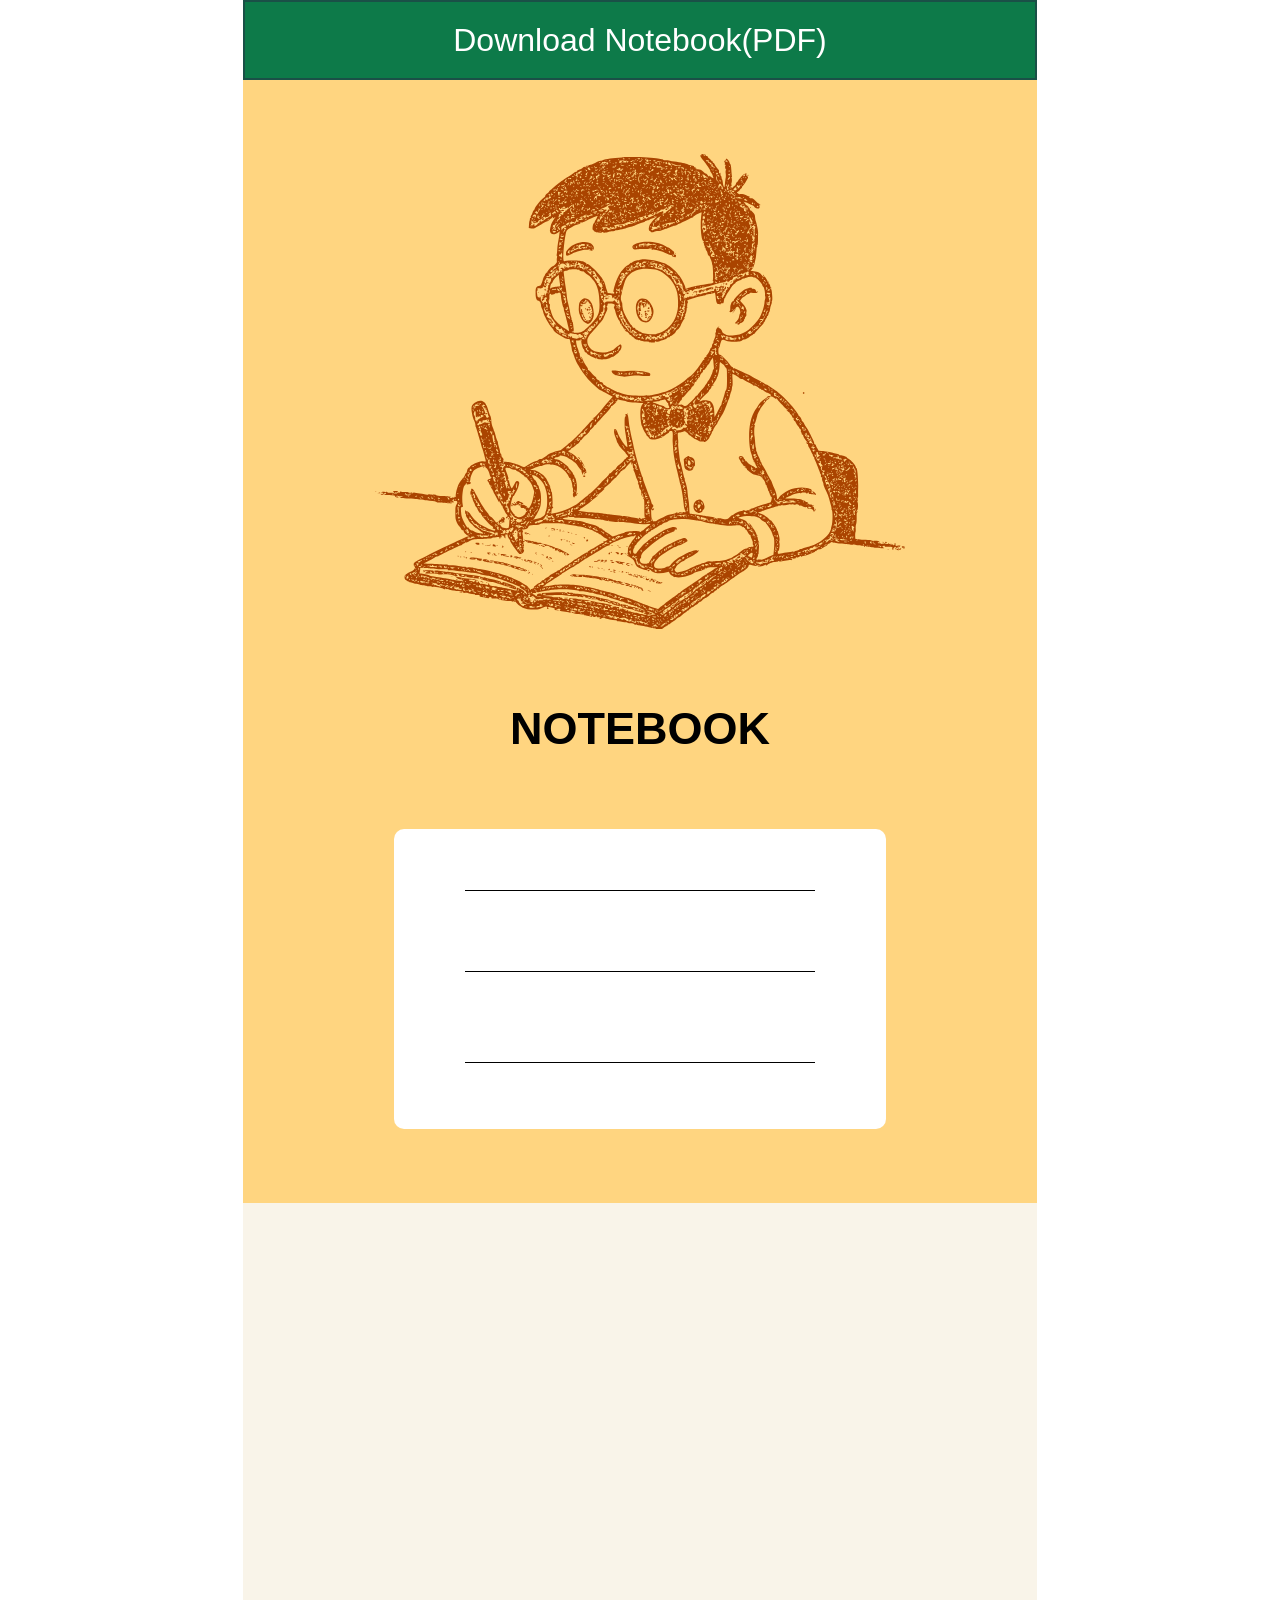
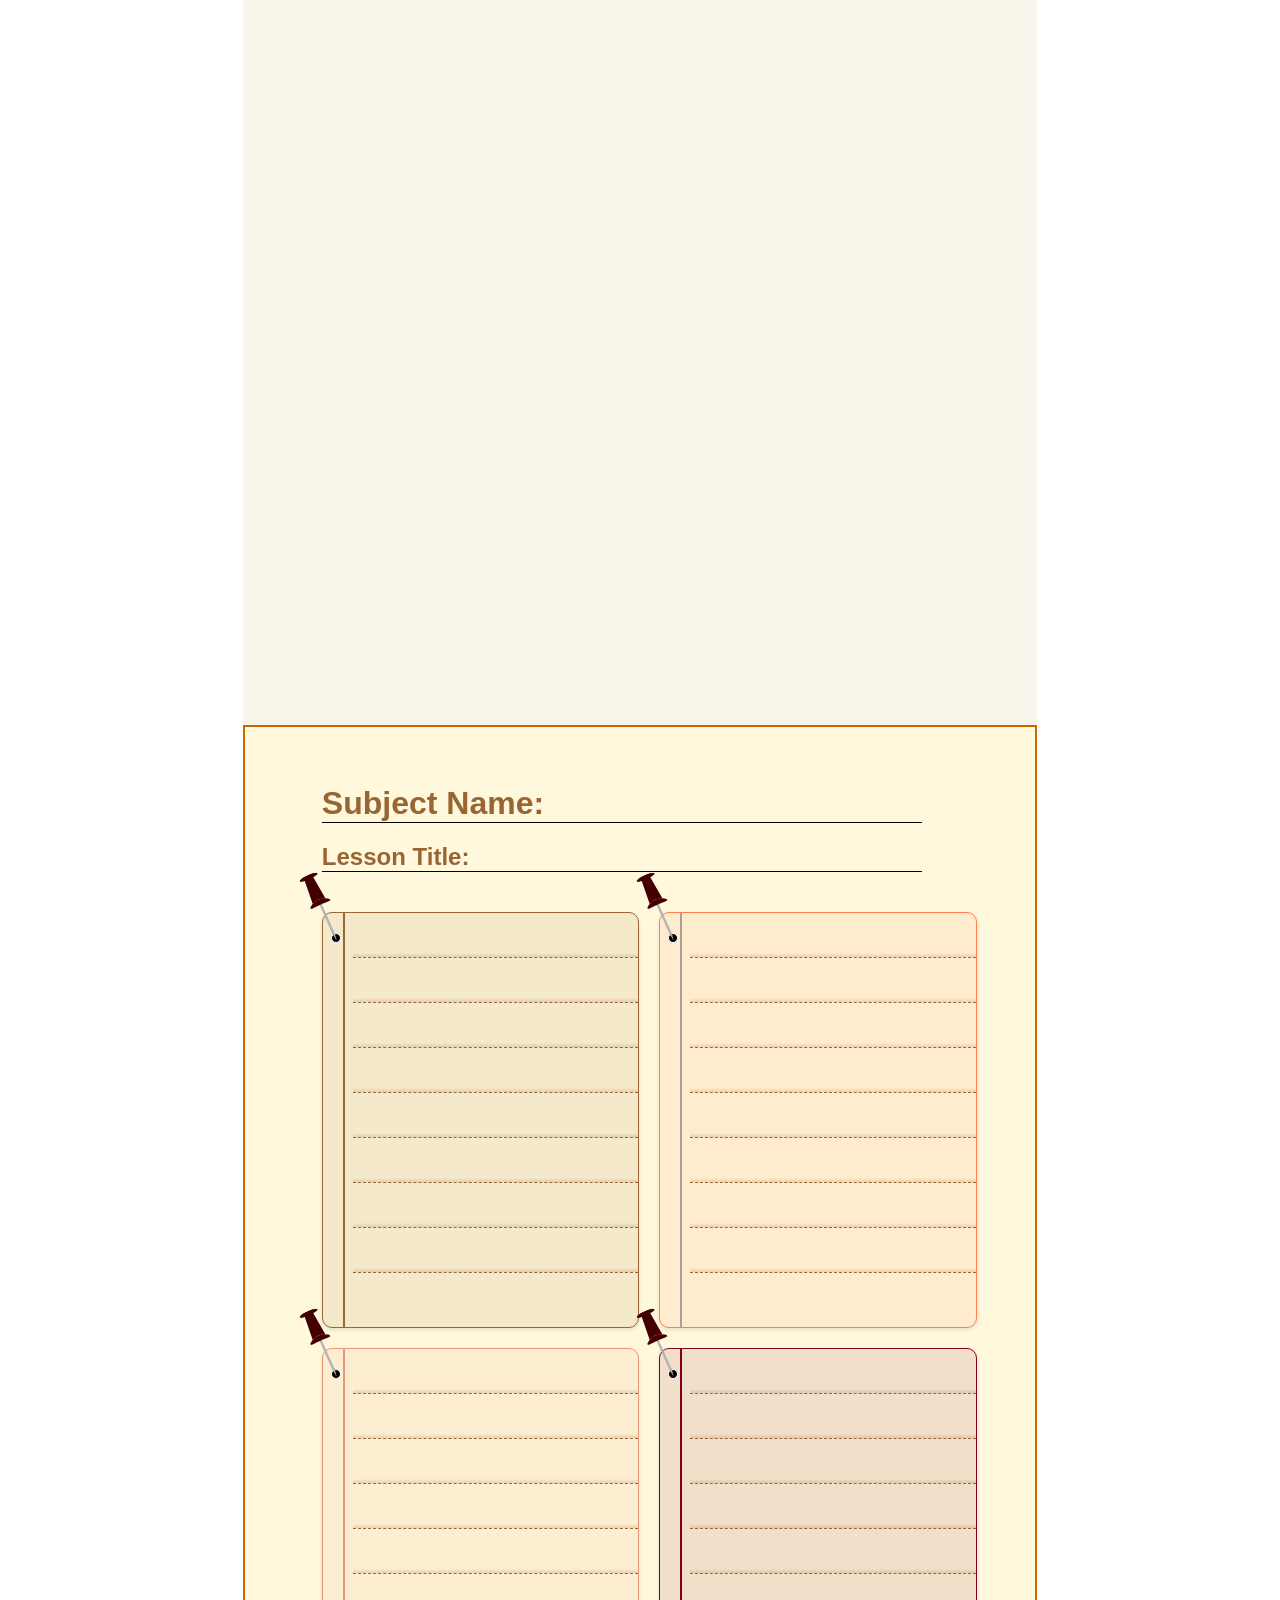
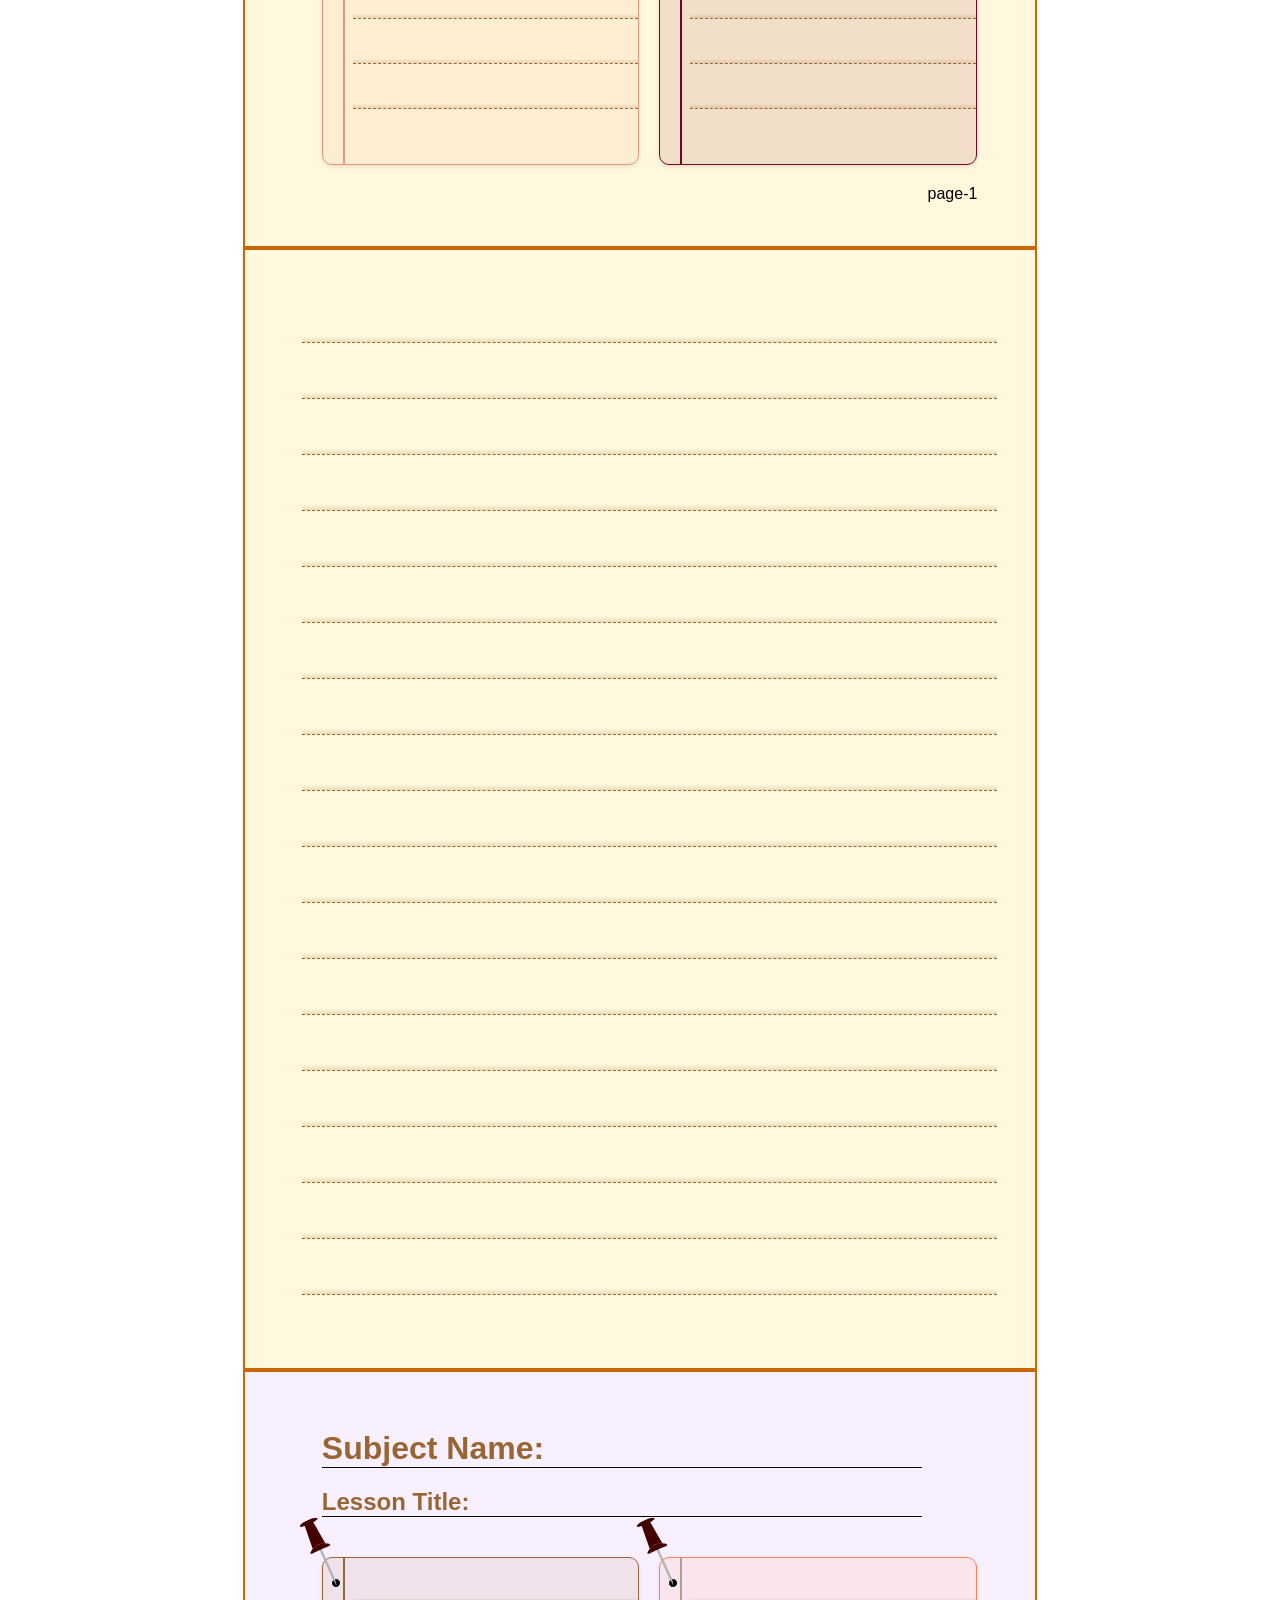
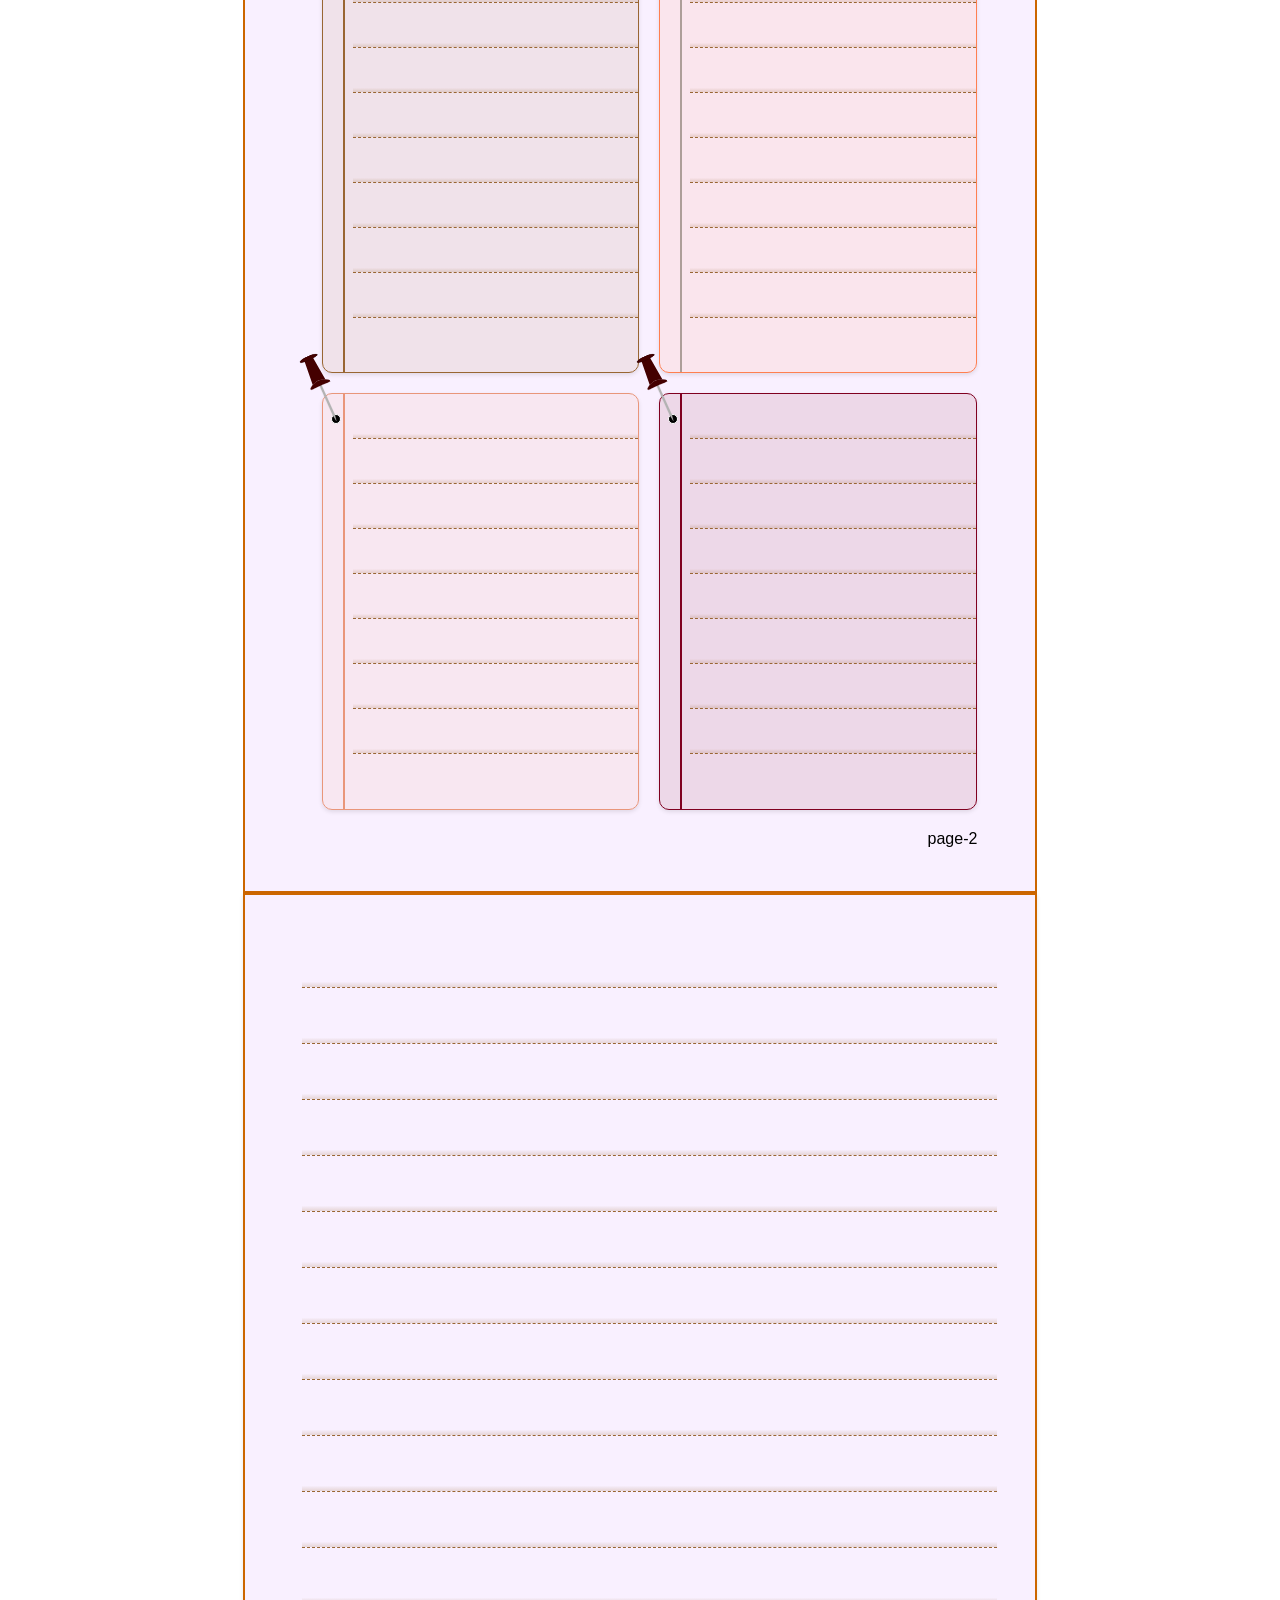
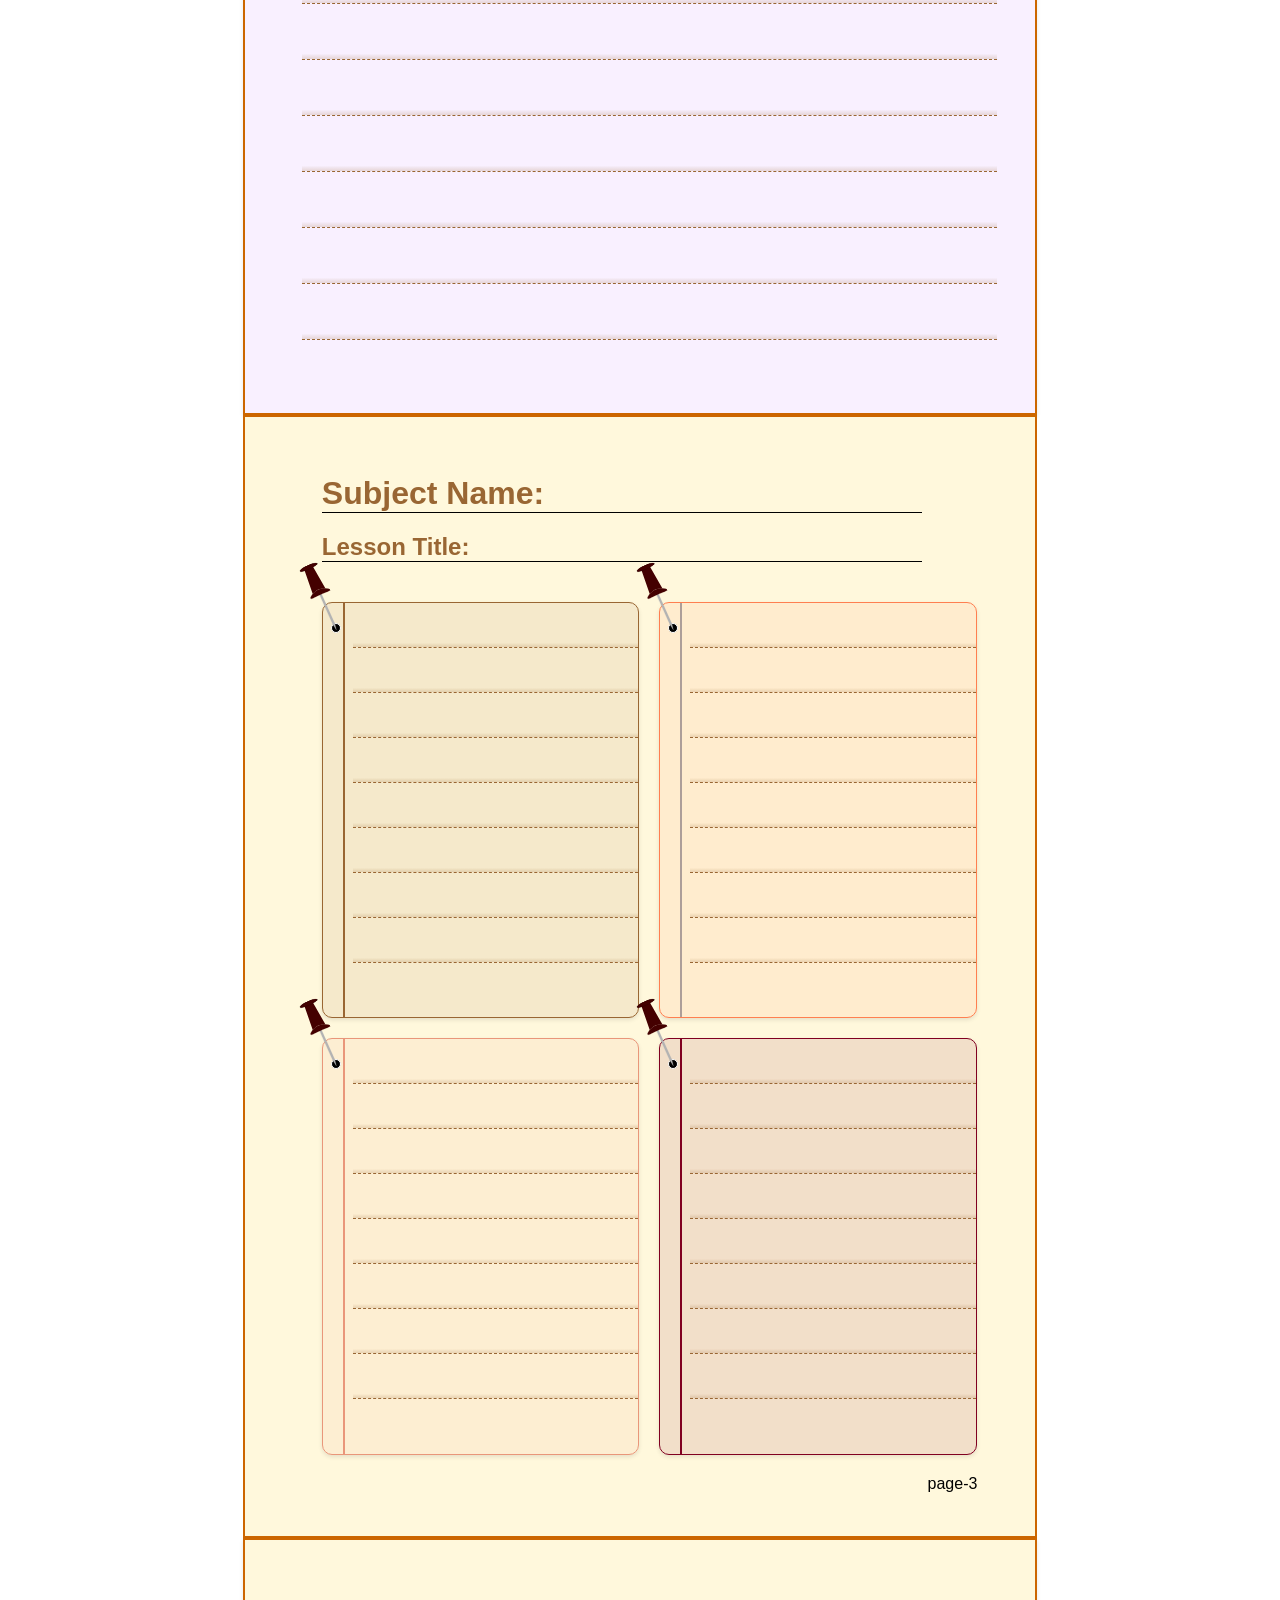
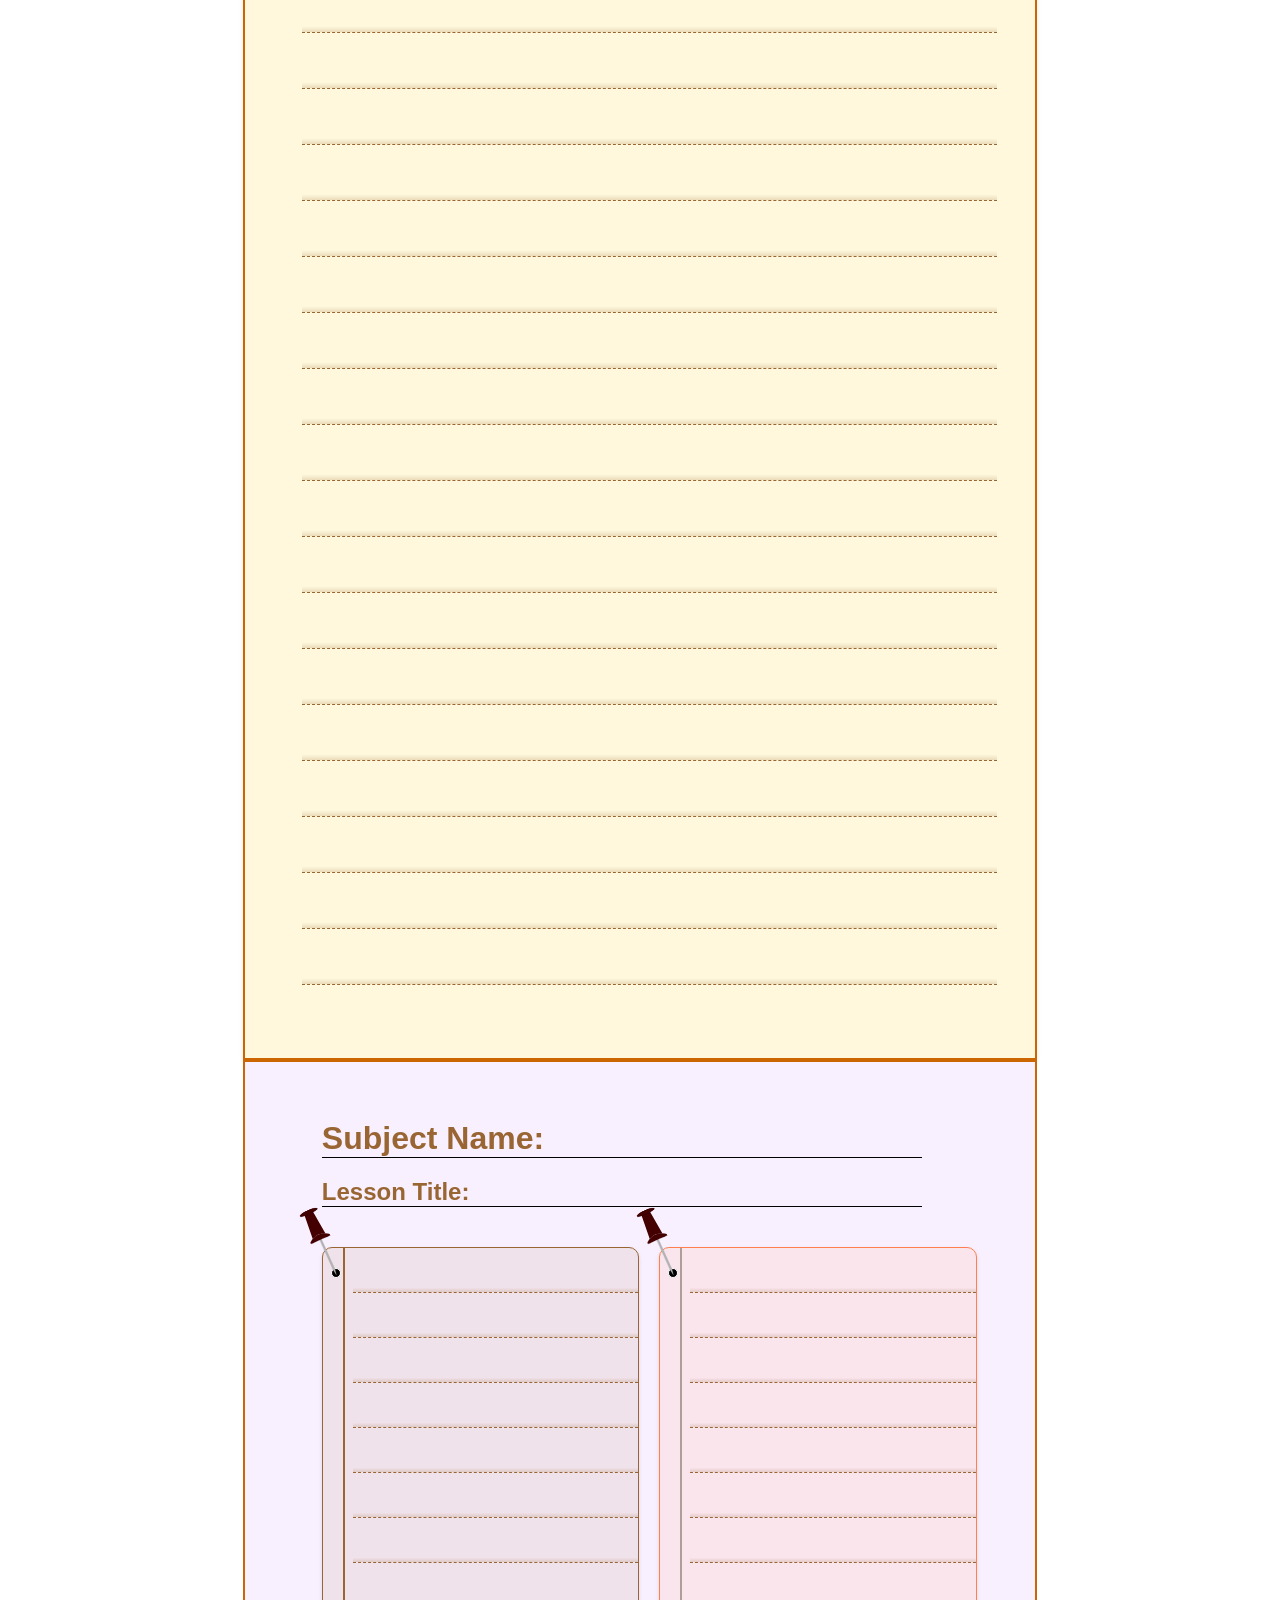
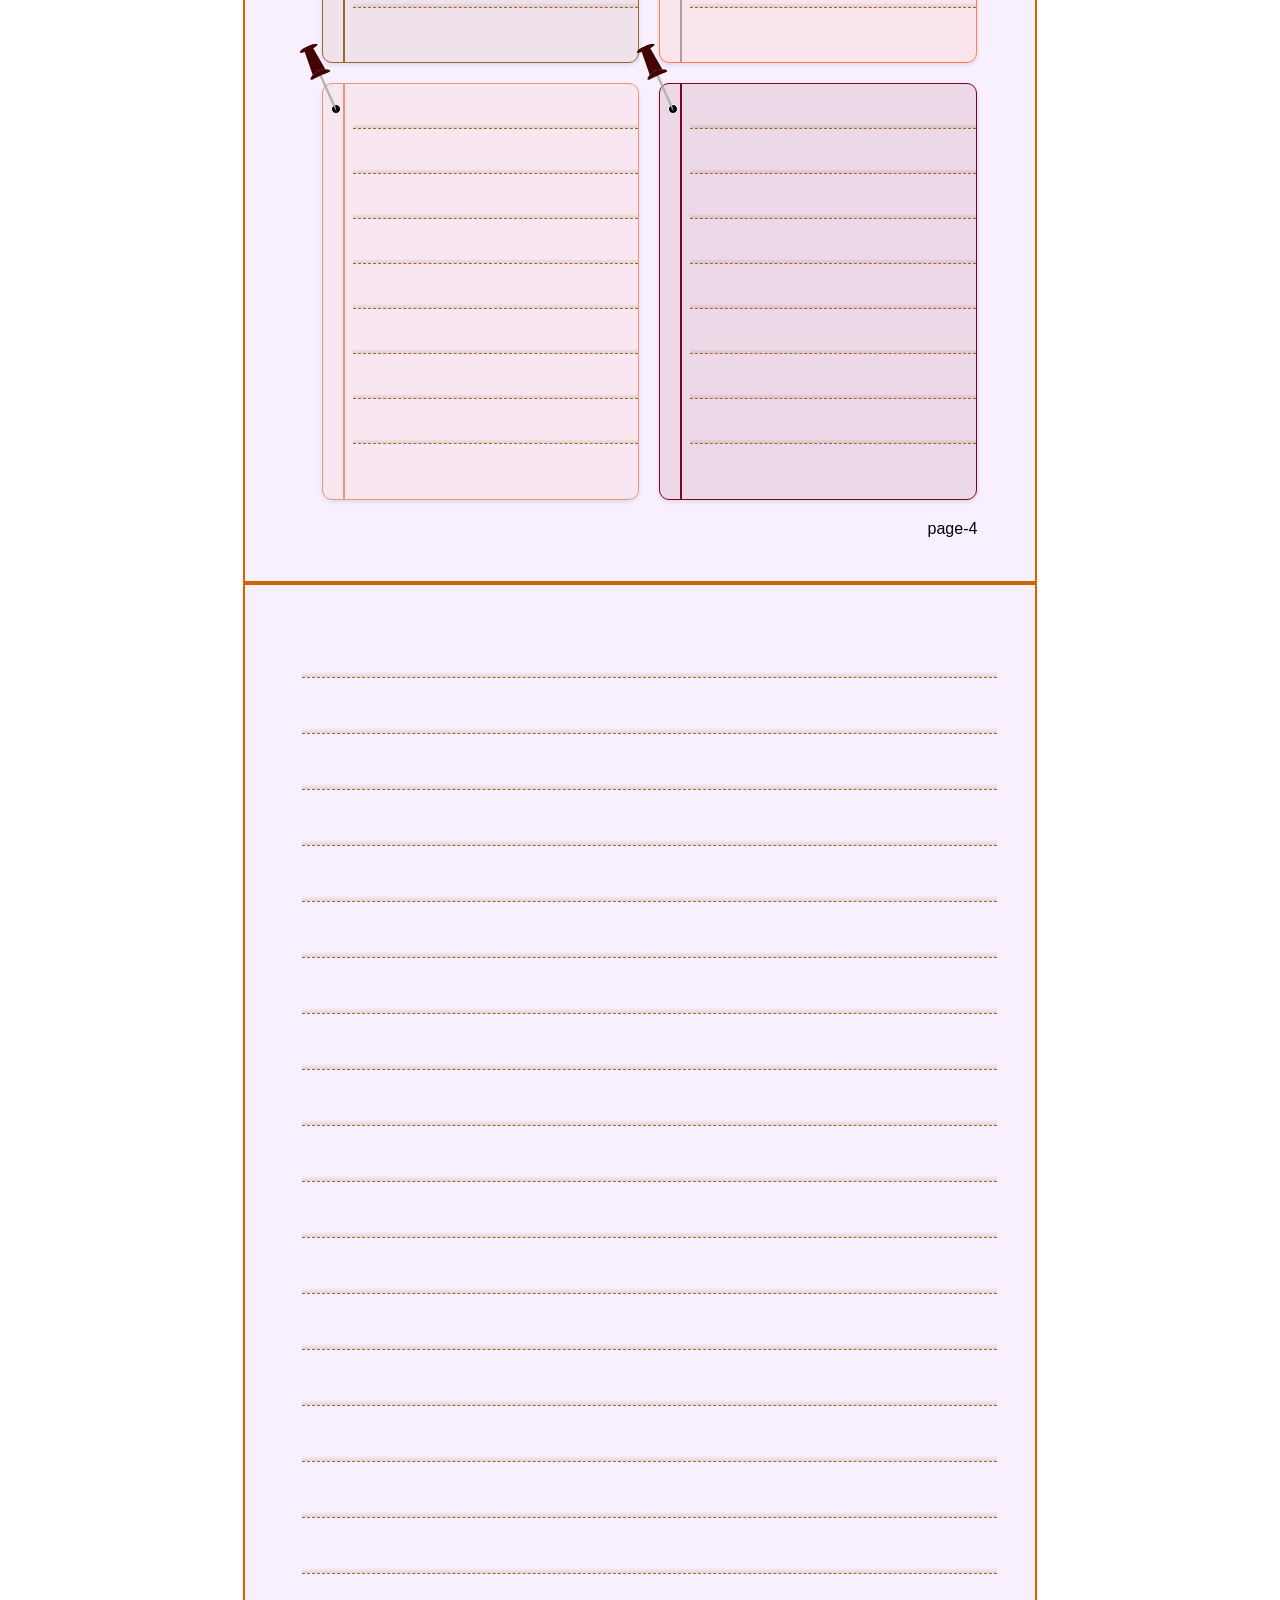
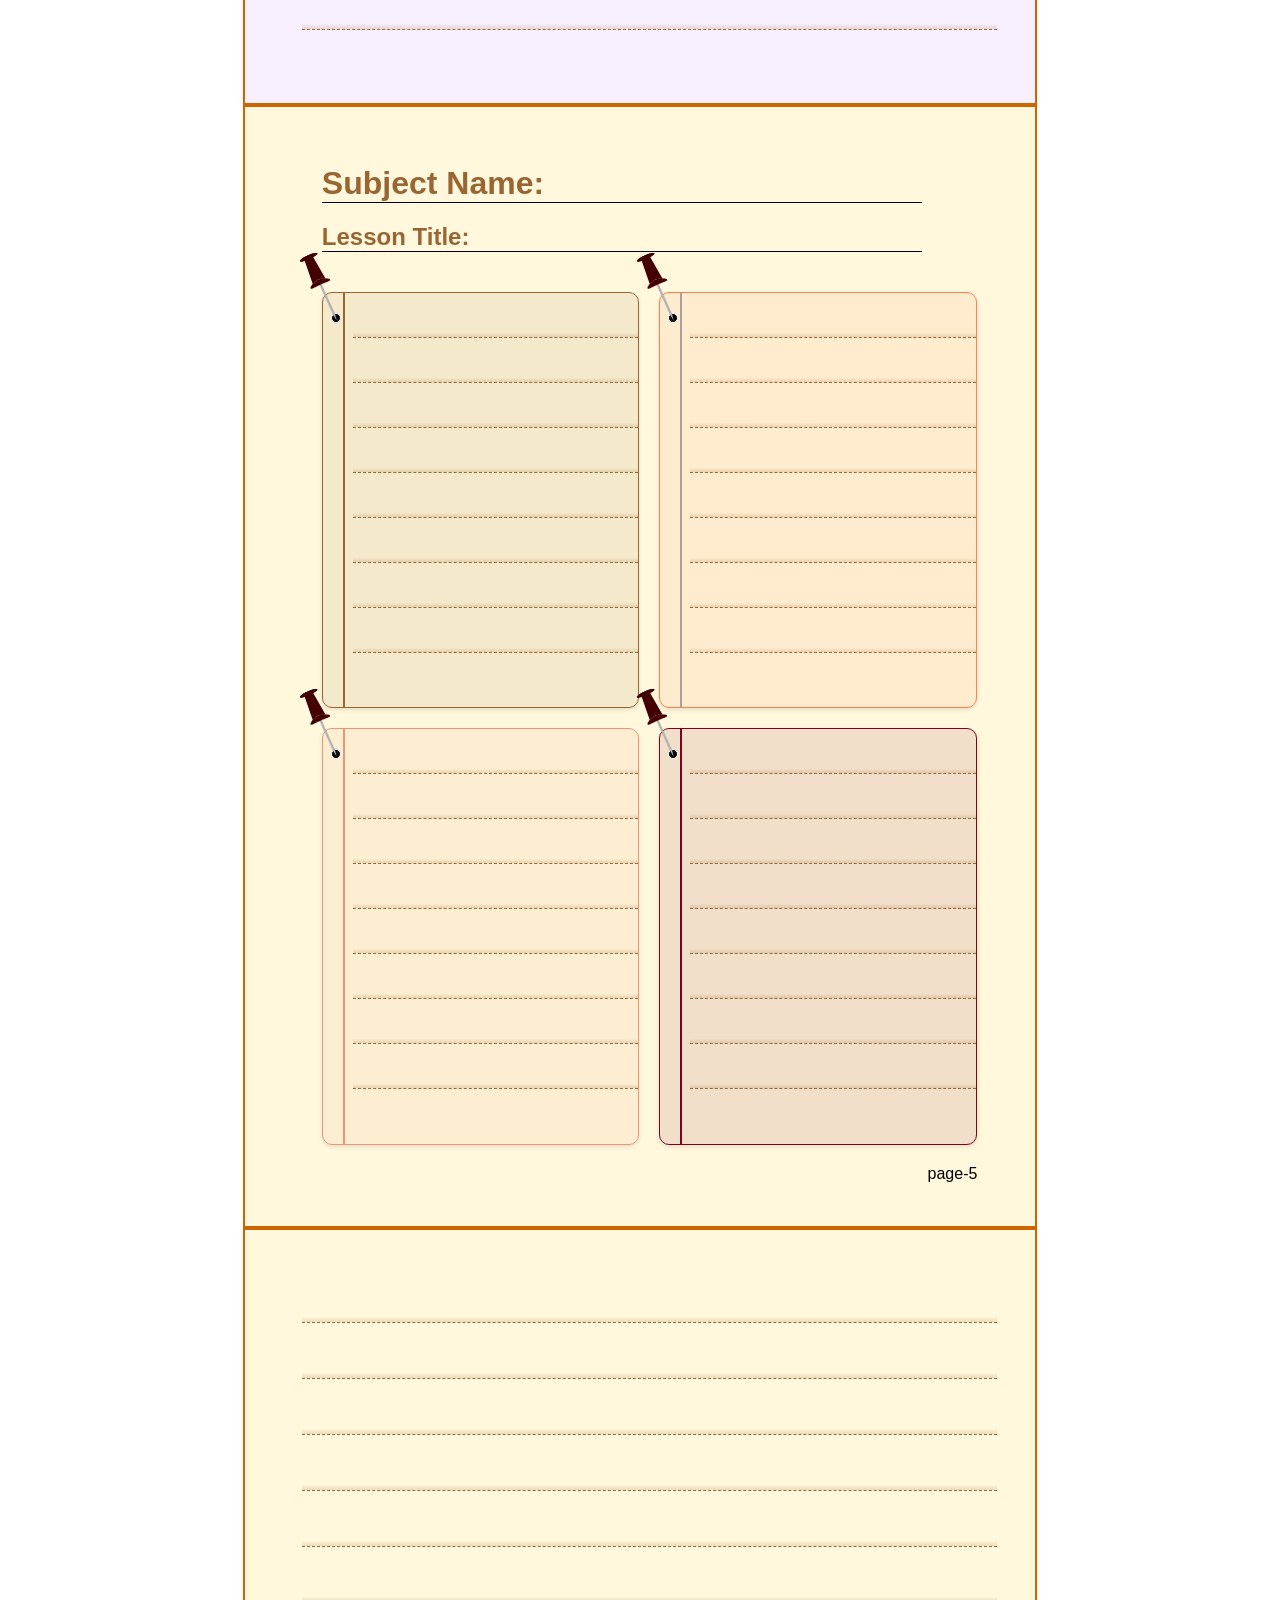
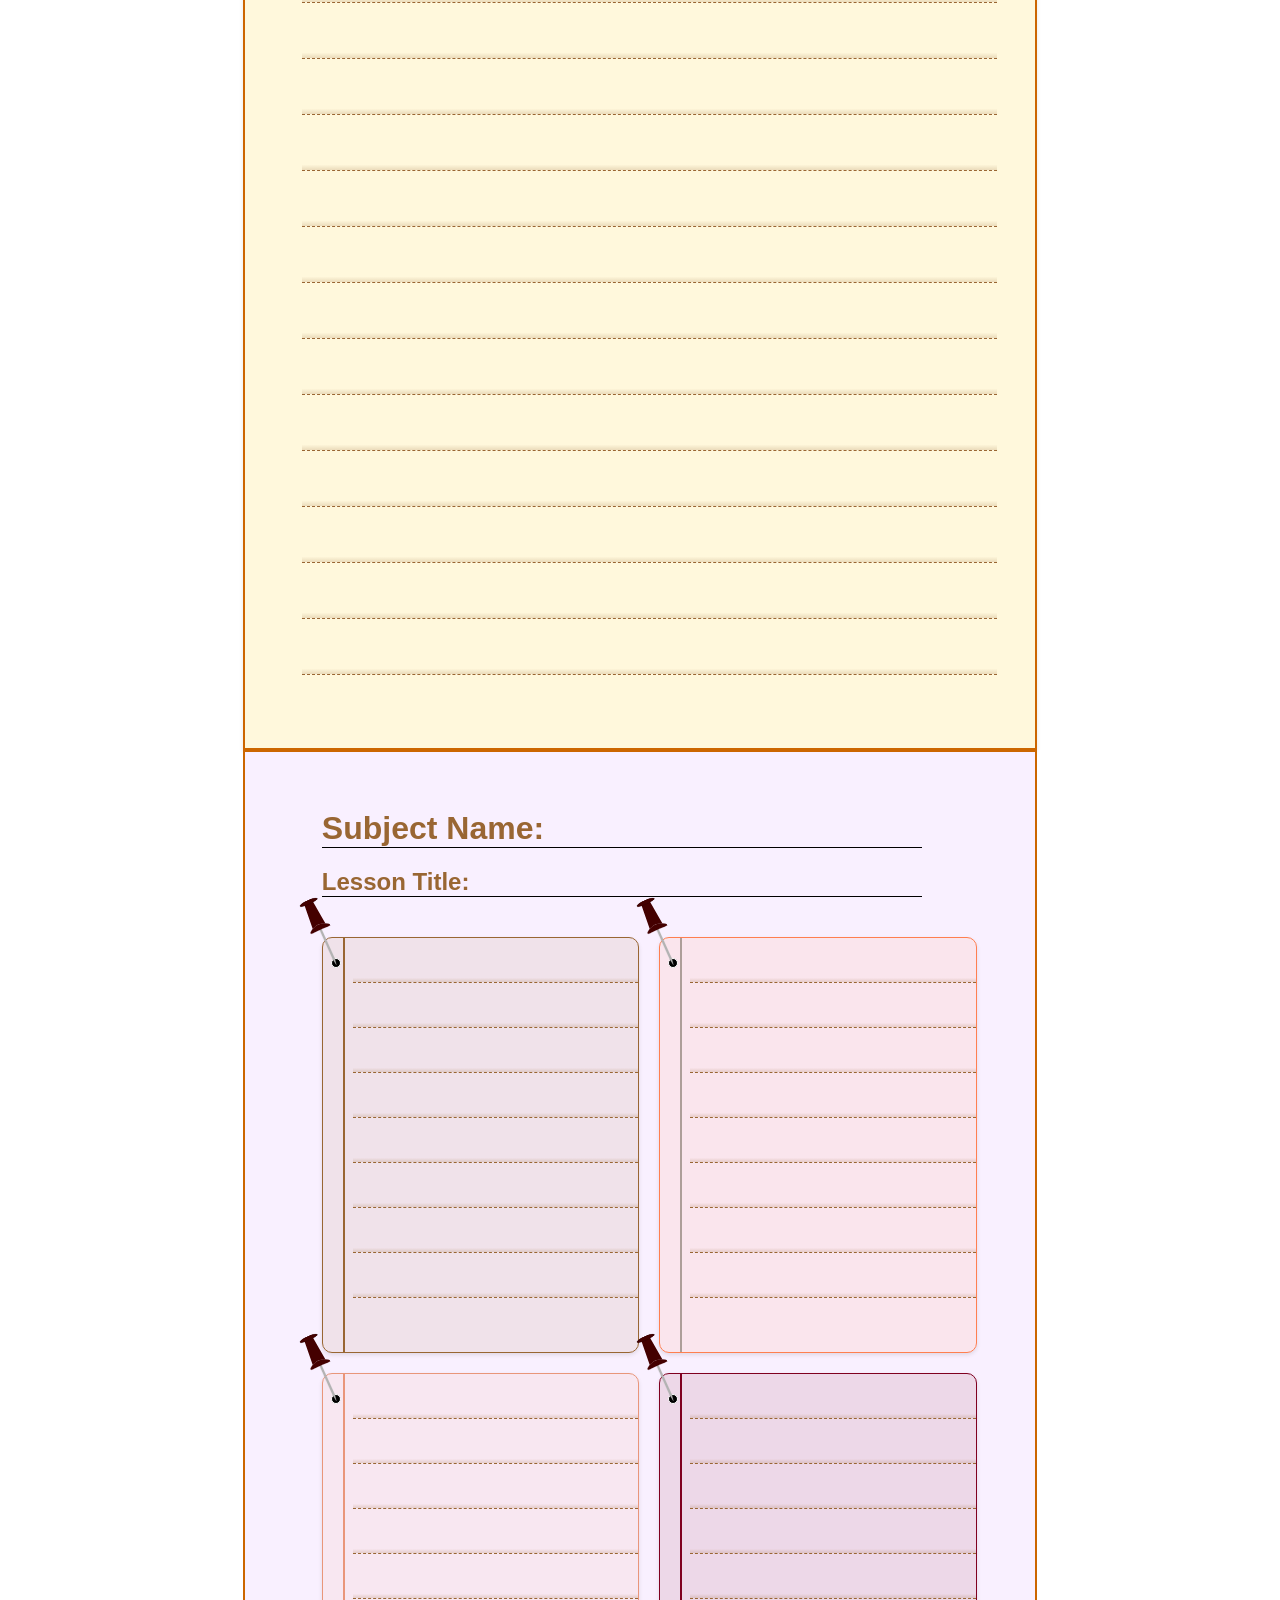
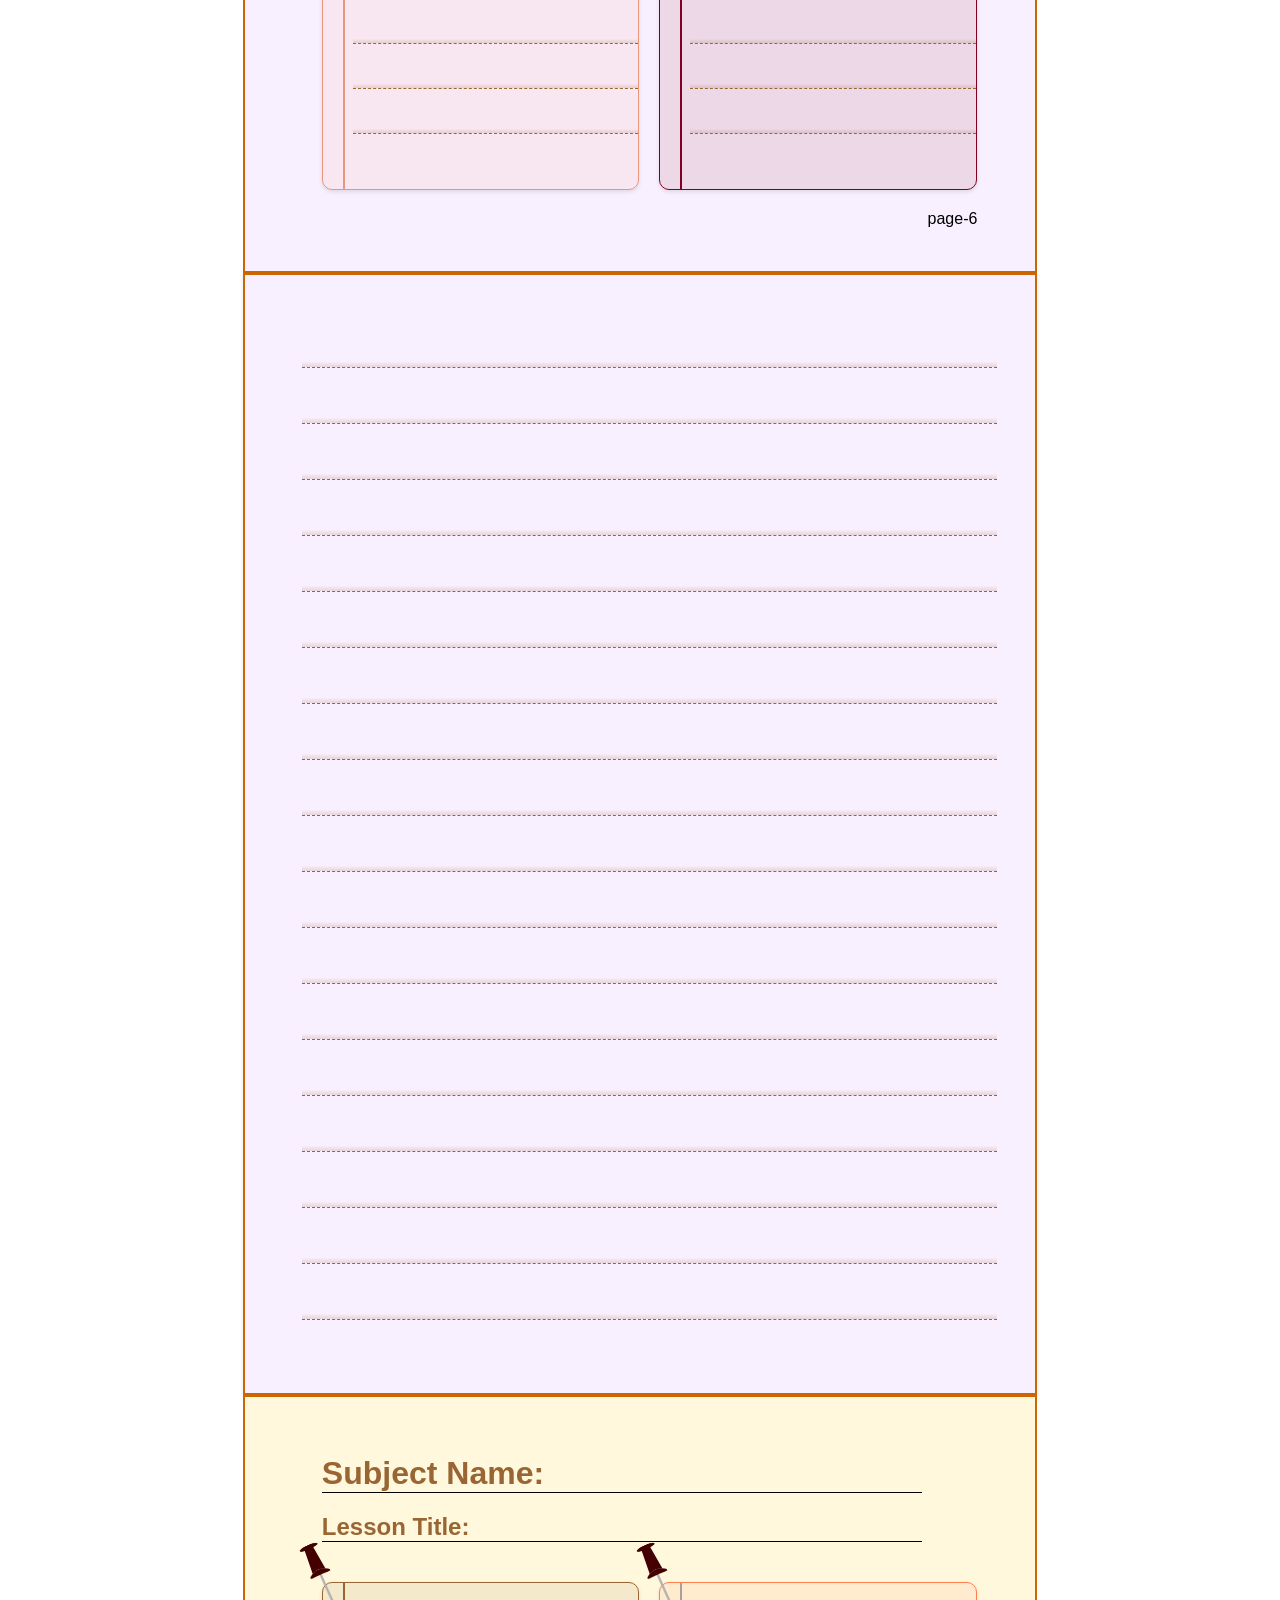
==== commit aa40d1f3: "add media query for mobile view" ====
--- a/execFile/index.html
+++ b/execFile/index.html
@@ -762,6 +762,6 @@
         </div>
       </div>
     </div>
-    <script src="/script/script.js"></script>
+    <script src="script/script.js"></script>
   </body>
 </html>
--- a/execFile/css/style.css
+++ b/execFile/css/style.css
@@ -7,10 +7,14 @@
   padding: 0;
   box-sizing: border-box;
 }
+html, body{
+  overflow-x: hidden;
+}
 
 body {
   display: flex;
   justify-content: center;
+  flex-direction: column;
   align-items: center;
   font-family: "MyFont", sans-serif;
   font-size: 16px;
@@ -253,6 +257,42 @@
   width: 2px;
 }
 
+
+/* responsive design for Mobile phones */
+
+@media (max-width: 480px) {
+  .wrapper {
+    transform: scale(0.54);
+    transform-origin: top center;
+  }
+  .download-pdf{
+    width: 100%;
+  }
+}
+
+@media (max-width: 375px) {
+  .wrapper {
+    transform: scale(0.5);
+    transform-origin: top center;
+  }
+  .download-pdf{
+    font-size: 1.8em;
+    width: 100%;
+  }
+}
+
+@media (max-width: 320px) {
+  .wrapper {
+    transform: scale(0.4);
+    transform-origin: top center;
+  }
+  .download-pdf {
+    font-size: 1.6em;
+    width: fit-content;
+  }
+}
+
+
 @page {
   margin: 0;
 }
